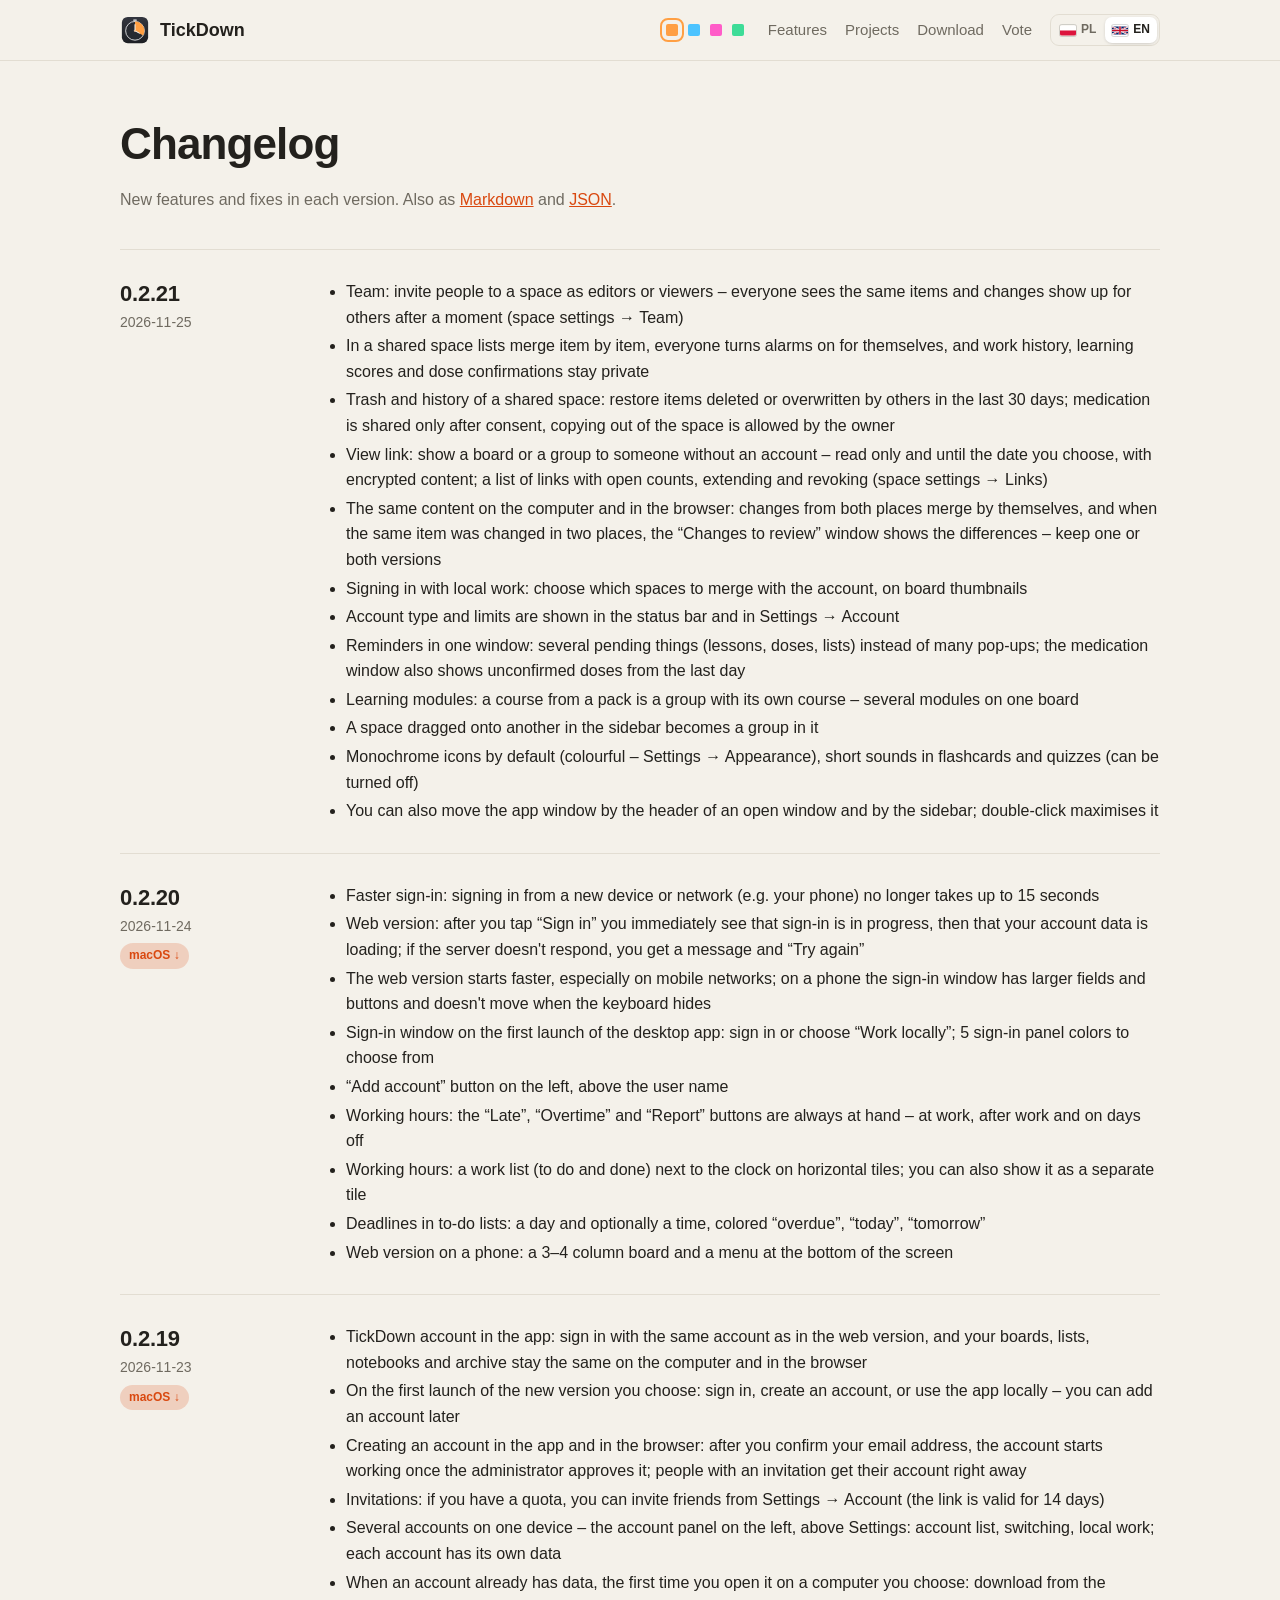
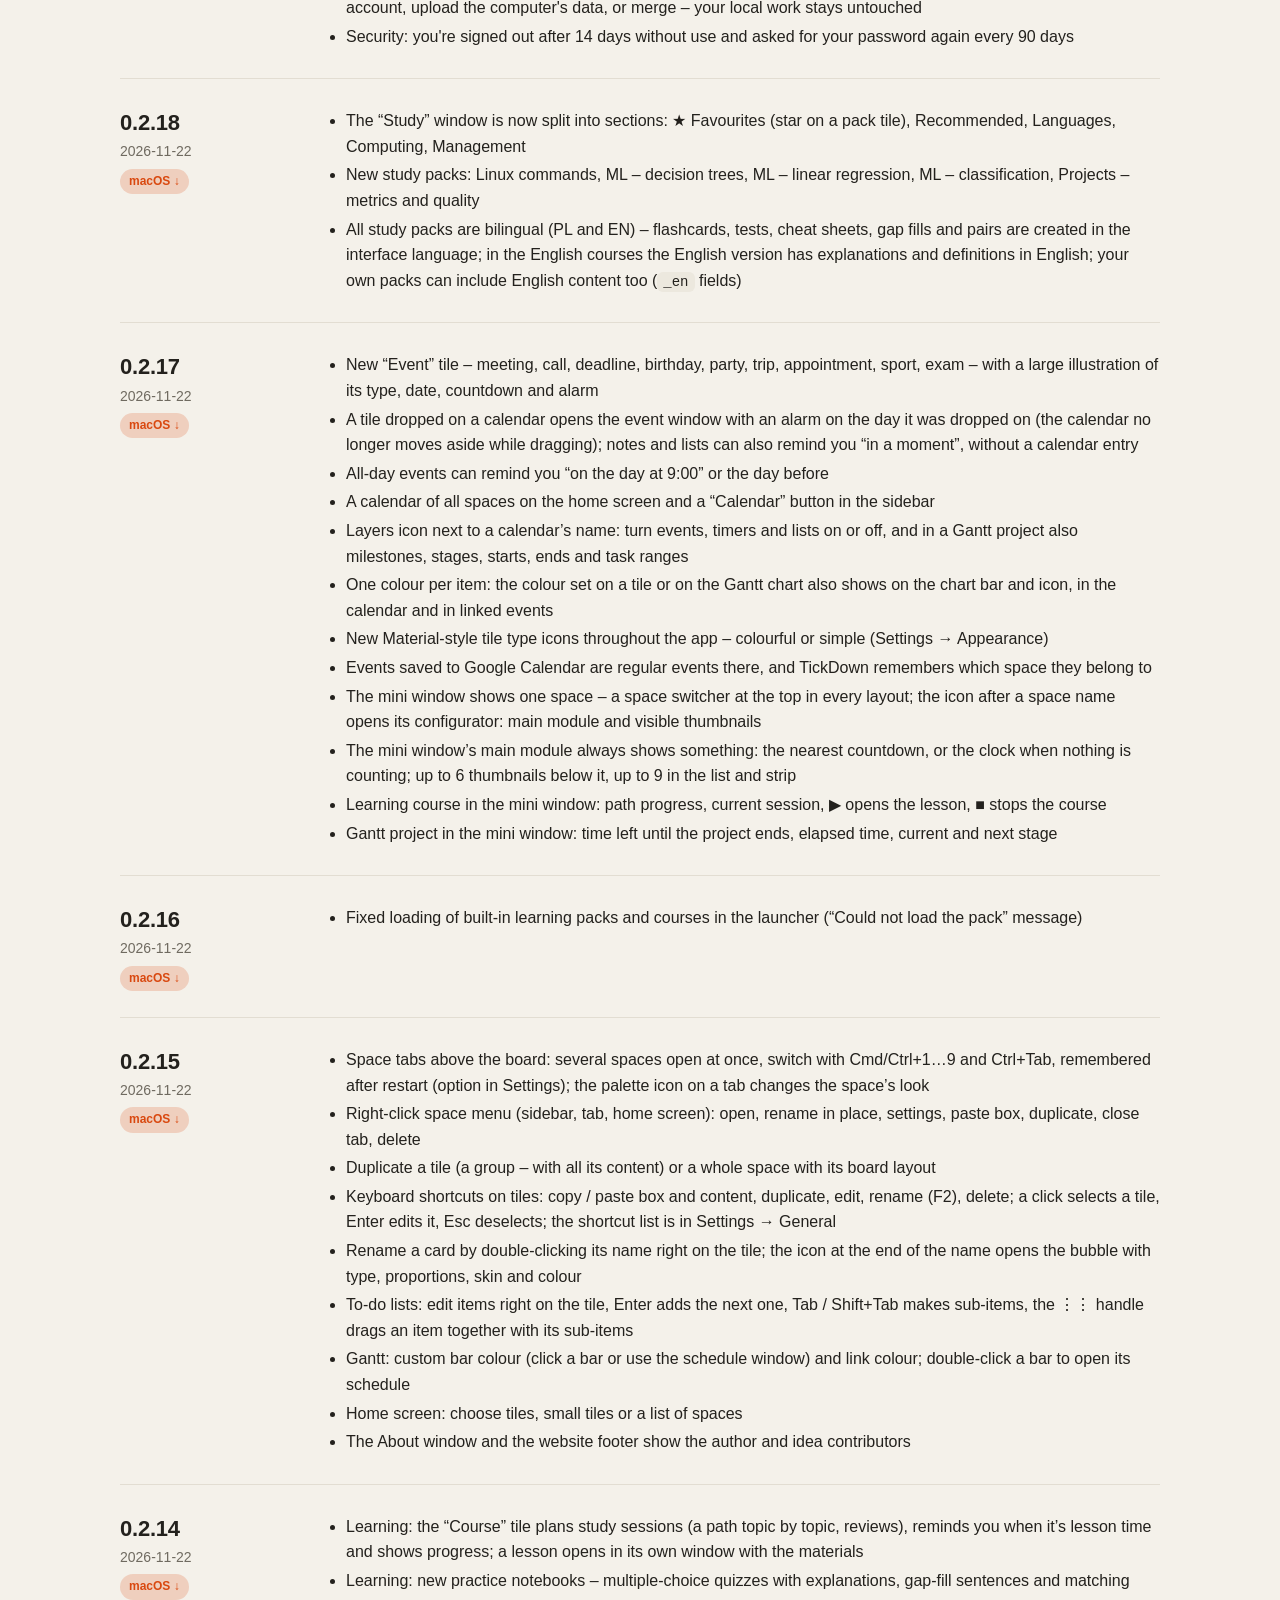
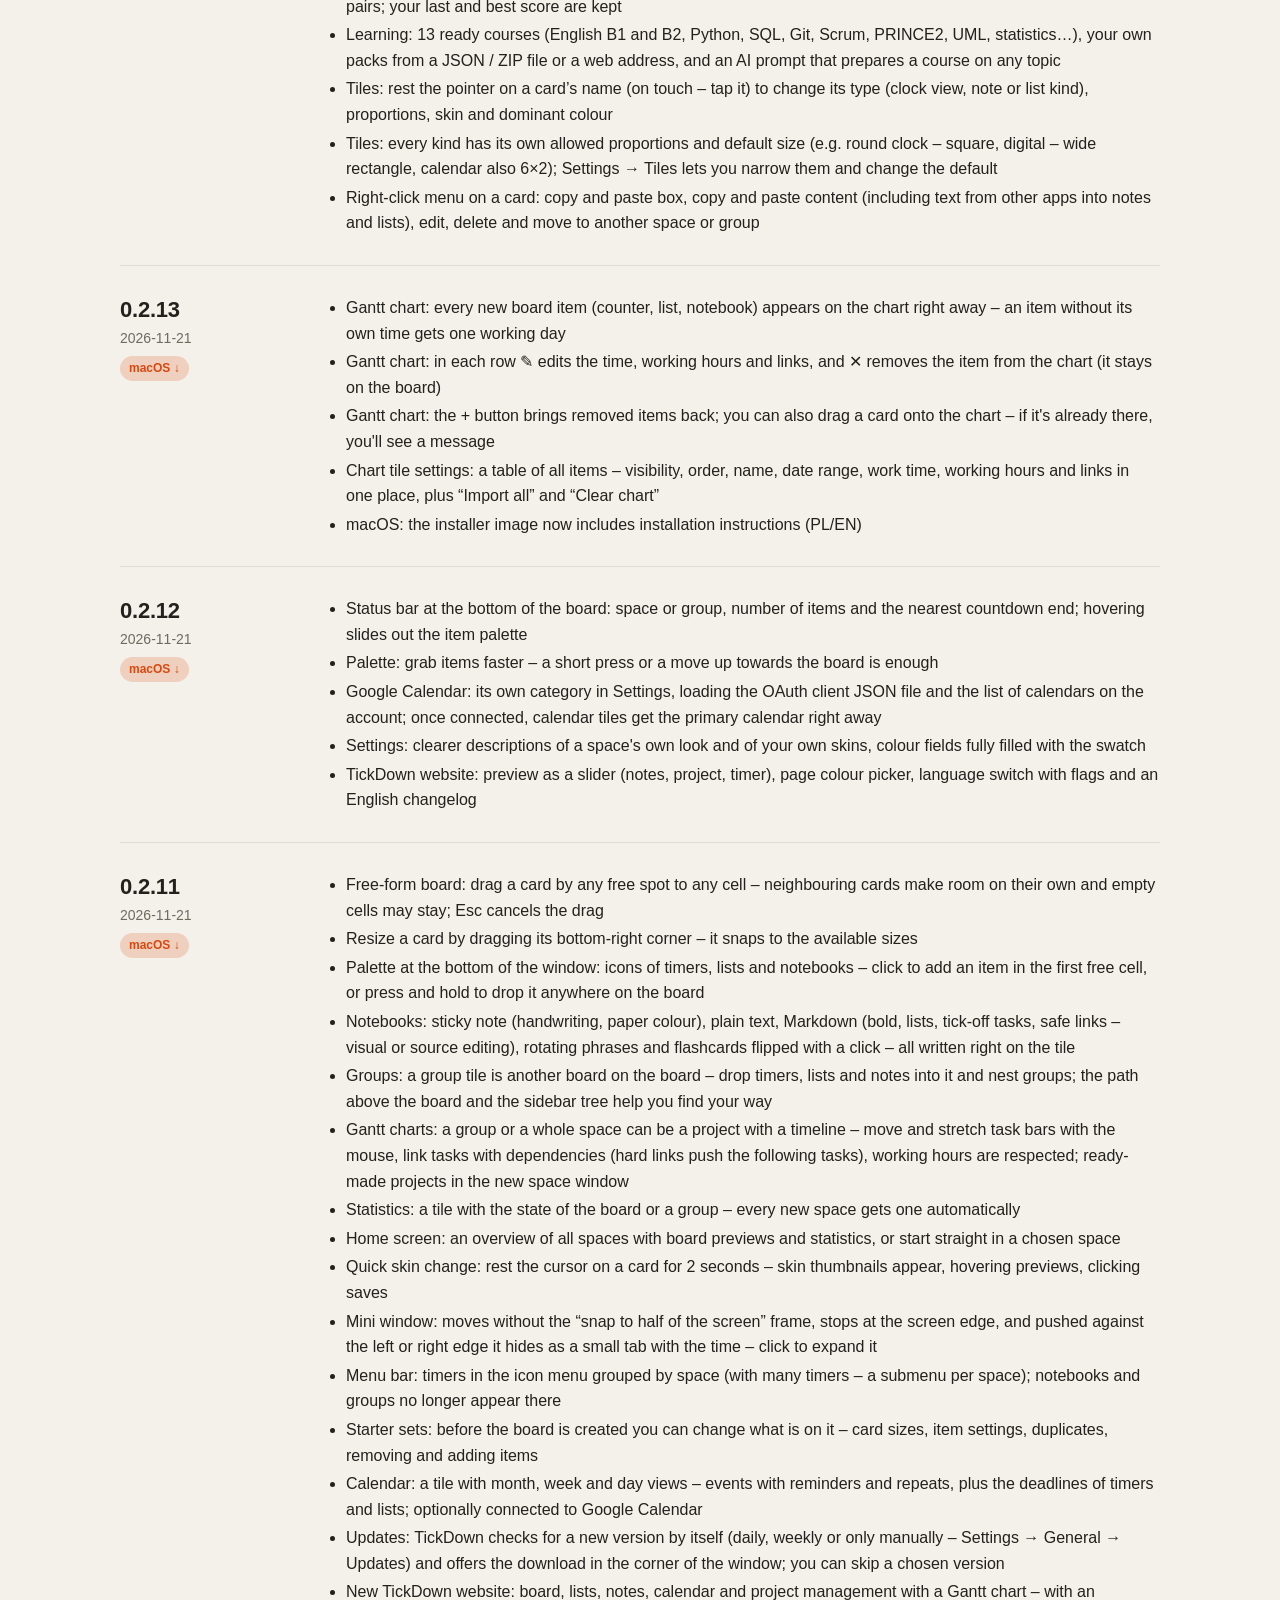
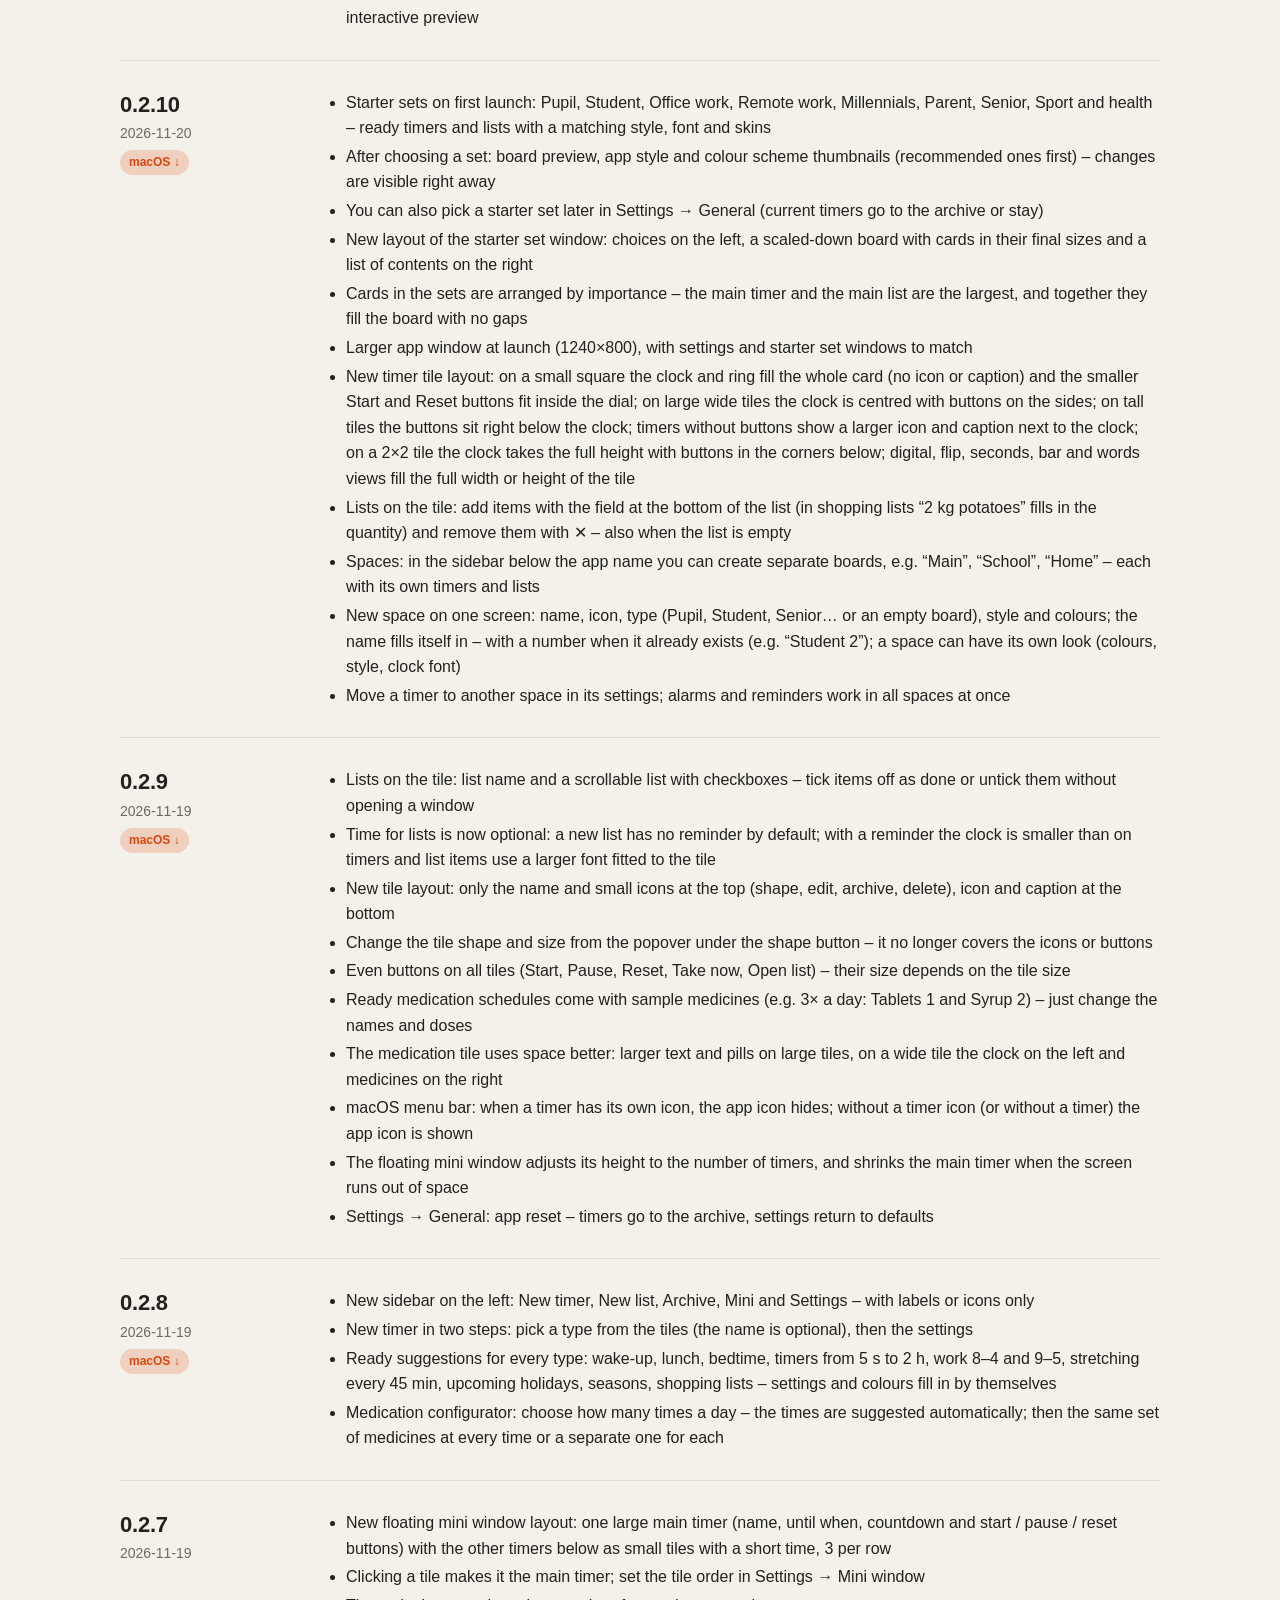
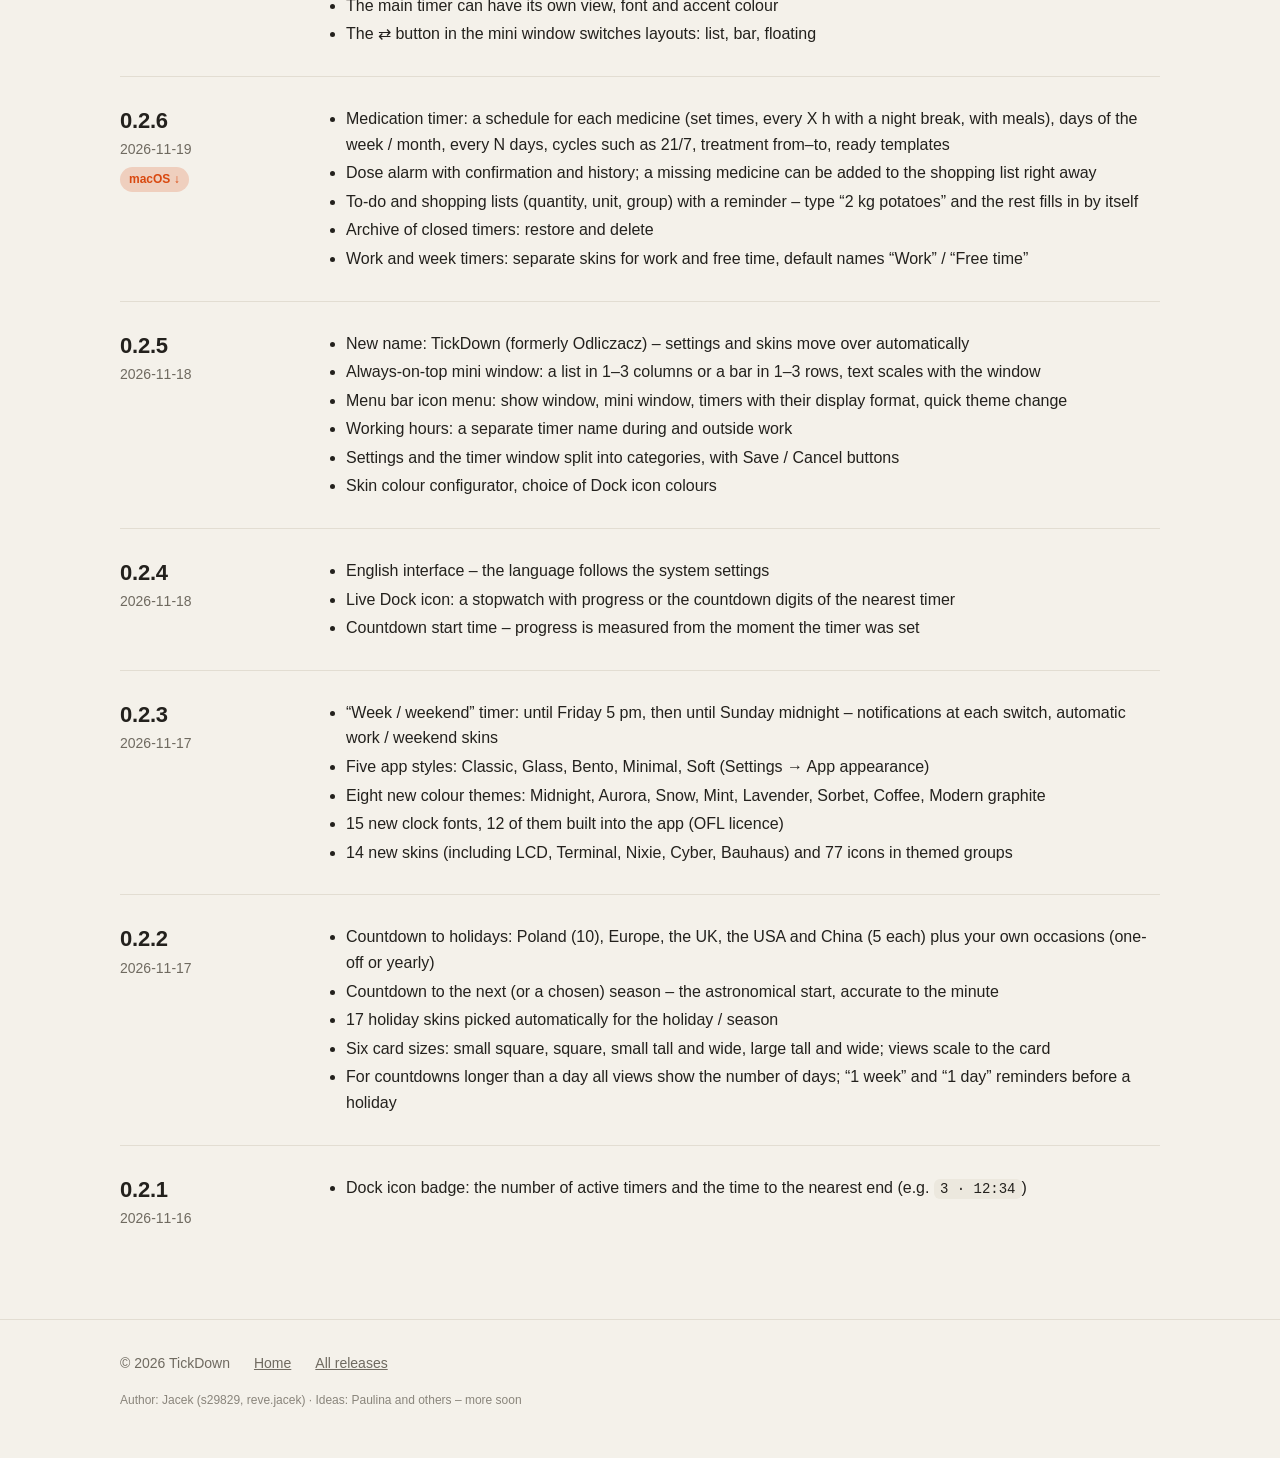
==== changelog.html @ 71dbcdea "Strona: aktualizacja (50006a1)" ====
<!doctype html>
<html lang="pl">
<head>
<meta charset="utf-8">
<meta name="viewport" content="width=device-width, initial-scale=1">
<title>TickDown – historia zmian</title>
<meta name="description" content="Historia zmian aplikacji TickDown – nowe funkcje i poprawki w kolejnych wersjach.">
<link rel="icon" href="icon.svg" type="image/svg+xml">
<link rel="alternate" type="text/markdown" href="changelog.md">
<link rel="stylesheet" href="site.css?v=2a92ddf75f">
<script src="site.js?v=0c40ab5b87" defer></script>
</head>
<body>
<header class="top">
  <div class="wrap">
    <a class="brand" href="./"><img src="icon.svg" alt="">TickDown</a>
    <div class="accents" role="radiogroup" aria-label="Kolor">
      <button type="button" class="sw" role="radio" data-accent="orange" title="Pomarańczowy" data-en-title="Orange"></button>
      <button type="button" class="sw" role="radio" data-accent="blue" title="Błękitny" data-en-title="Sky blue"></button>
      <button type="button" class="sw" role="radio" data-accent="fuchsia" title="Fuksja" data-en-title="Fuchsia"></button>
      <button type="button" class="sw" role="radio" data-accent="green" title="Zielony" data-en-title="Green"></button>
    </div>
    <nav class="links">
      <a class="opt" href="./#funkcje" data-en="Features">Funkcje</a>
      <a class="opt" href="./#projekty" data-en="Projects">Projekty</a>
      <a class="opt" href="./#pobierz" data-en="Download">Pobierz</a>
      <a class="opt" href="./#glosuj" data-en="Vote">Głosuj</a>
      <button class="lang" id="lang" type="button" aria-label="Język / Language"><span data-l="pl"><svg class="flag" viewBox="0 0 16 10" aria-hidden="true"><rect width="16" height="5" fill="#fff"/><rect y="5" width="16" height="5" fill="#dc143c"/></svg>PL</span><span data-l="en"><svg class="flag" viewBox="0 0 60 30" aria-hidden="true"><clipPath id="gb-t"><path d="M30 15h30v15zv15H0zH0V0zV0h30z"/></clipPath><path d="M0 0v30h60V0z" fill="#012169"/><path d="M0 0l60 30m0-30L0 30" stroke="#fff" stroke-width="6"/><path d="M0 0l60 30m0-30L0 30" clip-path="url(#gb-t)" stroke="#c8102e" stroke-width="4"/><path d="M30 0v30M0 15h60" stroke="#fff" stroke-width="10"/><path d="M30 0v30M0 15h60" stroke="#c8102e" stroke-width="6"/></svg>EN</span></button>
    </nav>
  </div>
</header>
<main class="page">
  <div class="wrap">
    <h1 data-en="Changelog">Historia zmian</h1>
    <p class="sub" data-en="New features and fixes in each version. Also as <a href=&quot;changelog.en.md&quot;>Markdown</a> and <a href=&quot;changelog.json&quot;>JSON</a>.">
      Nowe funkcje i poprawki w kolejnych wersjach. Także jako <a href="changelog.md">Markdown</a> i <a href="changelog.json">JSON</a>.</p>
    <article class="release" id="v0.2.21">
      <div><h2>0.2.21</h2><time datetime="2026-11-25">2026-11-25</time></div>
      <ul class="cl-pl" lang="pl">
        <li>Zespół: zaproś osoby do przestrzeni jako edytorów albo czytelników – wszyscy widzą te same elementy, a zmiany pojawiają się u innych po chwili (ustawienia przestrzeni → Zespół)</li>
        <li>We wspólnej przestrzeni listy łączą się po pozycjach, alarmy każdy włącza sobie sam, a historia pracy, wyniki nauki i potwierdzenia dawek zostają prywatne</li>
        <li>Kosz i historia wspólnej przestrzeni: przywrócisz elementy usunięte lub nadpisane przez innych w ostatnich 30 dniach; leki udostępniasz dopiero po zgodzie, kopiowanie poza przestrzeń włącza właściciel</li>
        <li>Link do podglądu: pokaż tablicę albo grupę osobie bez konta – tylko do odczytu i do wybranej daty, treść zaszyfrowana; lista linków z liczbą otwarć, przedłużaniem i unieważnianiem (ustawienia przestrzeni → Linki)</li>
        <li>Ta sama zawartość na komputerze i w przeglądarce: zmiany z obu miejsc łączą się same, a gdy ten sam element zmieniono w dwóch miejscach, okno „Zmiany do decyzji” pokazuje różnice – zostawiasz jedną albo obie wersje</li>
        <li>Logowanie z pracą lokalną: wybierasz, które przestrzenie połączyć z kontem, na miniaturach tablic</li>
        <li>Typ konta i limity widać na pasku statusu i w Ustawieniach → Konto</li>
        <li>Przypomnienia w jednym oknie: kilka zaległych spraw (lekcje, dawki, listy) zamiast wielu okienek; okno leków pokazuje też niepotwierdzone dawki z ostatniej doby</li>
        <li>Moduły nauki: kurs z paczki to grupa z własnym kursem – kilka modułów na jednej tablicy</li>
        <li>Przestrzeń przeciągnięta w panelu bocznym na inną staje się w niej grupą</li>
        <li>Ikony jednokolorowe jako domyślne (kolorowe – Ustawienia → Wygląd), krótkie dźwięki w fiszkach i testach (można wyłączyć)</li>
        <li>Okno aplikacji przesuniesz także za nagłówek otwartego okna i panel boczny; dwuklik powiększa okno</li>
      </ul>
      <ul class="cl-en" lang="en">
        <li>Team: invite people to a space as editors or viewers – everyone sees the same items and changes show up for others after a moment (space settings → Team)</li>
        <li>In a shared space lists merge item by item, everyone turns alarms on for themselves, and work history, learning scores and dose confirmations stay private</li>
        <li>Trash and history of a shared space: restore items deleted or overwritten by others in the last 30 days; medication is shared only after consent, copying out of the space is allowed by the owner</li>
        <li>View link: show a board or a group to someone without an account – read only and until the date you choose, with encrypted content; a list of links with open counts, extending and revoking (space settings → Links)</li>
        <li>The same content on the computer and in the browser: changes from both places merge by themselves, and when the same item was changed in two places, the “Changes to review” window shows the differences – keep one or both versions</li>
        <li>Signing in with local work: choose which spaces to merge with the account, on board thumbnails</li>
        <li>Account type and limits are shown in the status bar and in Settings → Account</li>
        <li>Reminders in one window: several pending things (lessons, doses, lists) instead of many pop-ups; the medication window also shows unconfirmed doses from the last day</li>
        <li>Learning modules: a course from a pack is a group with its own course – several modules on one board</li>
        <li>A space dragged onto another in the sidebar becomes a group in it</li>
        <li>Monochrome icons by default (colourful – Settings → Appearance), short sounds in flashcards and quizzes (can be turned off)</li>
        <li>You can also move the app window by the header of an open window and by the sidebar; double-click maximises it</li>
      </ul>
    </article>
    <article class="release" id="v0.2.20">
      <div><h2>0.2.20</h2><time datetime="2026-11-24">2026-11-24</time><a class="badge ok" href="https://github.com/s29829/tickdown-releases/releases/tag/v0.2.20">macOS ↓</a></div>
      <ul class="cl-pl" lang="pl">
        <li>Szybsze logowanie: z nowego urządzenia lub nowej sieci (np. z telefonu) nie trzeba już czekać do 15 sekund</li>
        <li>Wersja web: po stuknięciu „Zaloguj” od razu widać, że trwa logowanie, a potem wczytywanie danych konta; gdy serwer nie odpowiada, pojawia się komunikat i „Spróbuj ponownie”</li>
        <li>Wersja web startuje szybciej, szczególnie w sieci komórkowej; na telefonie okno logowania ma większe pola i przyciski i nie przesuwa się, gdy chowa się klawiatura</li>
        <li>Okno logowania przy pierwszym uruchomieniu aplikacji na komputerze: logujesz się albo wybierasz „Pracuj lokalnie”; 5 kolorów panelu logowania do wyboru</li>
        <li>Przycisk „Dodaj konto” po lewej, nad nazwą użytkownika</li>
        <li>Czas pracy: przyciski „Spóźnienie”, „Nadgodziny” i „Raport” są zawsze pod ręką – w pracy, po pracy i w dni wolne</li>
        <li>Czas pracy: na poziomym kafelku obok zegara lista prac (do wykonania i wykonane); można ją też pokazać jako osobny kafelek</li>
        <li>Terminy w listach do zrobienia: dzień i opcjonalnie godzina, z kolorem „po terminie”, „dziś”, „jutro”</li>
        <li>Wersja web na telefonie: tablica w 3–4 kolumnach, menu na dole ekranu</li>
      </ul>
      <ul class="cl-en" lang="en">
        <li>Faster sign-in: signing in from a new device or network (e.g. your phone) no longer takes up to 15 seconds</li>
        <li>Web version: after you tap “Sign in” you immediately see that sign-in is in progress, then that your account data is loading; if the server doesn't respond, you get a message and “Try again”</li>
        <li>The web version starts faster, especially on mobile networks; on a phone the sign-in window has larger fields and buttons and doesn't move when the keyboard hides</li>
        <li>Sign-in window on the first launch of the desktop app: sign in or choose “Work locally”; 5 sign-in panel colors to choose from</li>
        <li>“Add account” button on the left, above the user name</li>
        <li>Working hours: the “Late”, “Overtime” and “Report” buttons are always at hand – at work, after work and on days off</li>
        <li>Working hours: a work list (to do and done) next to the clock on horizontal tiles; you can also show it as a separate tile</li>
        <li>Deadlines in to-do lists: a day and optionally a time, colored “overdue”, “today”, “tomorrow”</li>
        <li>Web version on a phone: a 3–4 column board and a menu at the bottom of the screen</li>
      </ul>
    </article>
    <article class="release" id="v0.2.19">
      <div><h2>0.2.19</h2><time datetime="2026-11-23">2026-11-23</time><a class="badge ok" href="https://github.com/s29829/tickdown-releases/releases/tag/v0.2.19">macOS ↓</a></div>
      <ul class="cl-pl" lang="pl">
        <li>Konto TickDown w aplikacji: zaloguj się tym samym kontem co w wersji web, a tablice, listy, notatniki i archiwum będą takie same na komputerze i w przeglądarce</li>
        <li>Przy pierwszym uruchomieniu nowej wersji wybierasz: zaloguj się, załóż konto albo korzystaj lokalnie – konto można dodać później</li>
        <li>Zakładanie konta w aplikacji i w przeglądarce: po potwierdzeniu adresu e-mail konto zaczyna działać, gdy zaakceptuje je administrator; osoba z zaproszeniem ma konto od razu</li>
        <li>Zaproszenia: jeśli masz przydział, zaprosisz znajomych z Ustawienia → Konto (link ważny 14 dni)</li>
        <li>Kilka kont na jednym urządzeniu – panel konta po lewej, nad Ustawieniami: lista kont, przełączanie, praca lokalna; każde konto ma osobne dane</li>
        <li>Gdy konto ma już dane, przy pierwszym otwarciu na komputerze wybierasz: pobierz z konta, wyślij dane z komputera albo połącz – praca lokalna zostaje nietknięta</li>
        <li>Bezpieczeństwo: wylogowanie po 14 dniach nieużywania i ponowne logowanie hasłem co 90 dni</li>
      </ul>
      <ul class="cl-en" lang="en">
        <li>TickDown account in the app: sign in with the same account as in the web version, and your boards, lists, notebooks and archive stay the same on the computer and in the browser</li>
        <li>On the first launch of the new version you choose: sign in, create an account, or use the app locally – you can add an account later</li>
        <li>Creating an account in the app and in the browser: after you confirm your email address, the account starts working once the administrator approves it; people with an invitation get their account right away</li>
        <li>Invitations: if you have a quota, you can invite friends from Settings → Account (the link is valid for 14 days)</li>
        <li>Several accounts on one device – the account panel on the left, above Settings: account list, switching, local work; each account has its own data</li>
        <li>When an account already has data, the first time you open it on a computer you choose: download from the account, upload the computer's data, or merge – your local work stays untouched</li>
        <li>Security: you're signed out after 14 days without use and asked for your password again every 90 days</li>
      </ul>
    </article>
    <article class="release" id="v0.2.18">
      <div><h2>0.2.18</h2><time datetime="2026-11-22">2026-11-22</time><a class="badge ok" href="https://github.com/s29829/tickdown-releases/releases/tag/v0.2.18">macOS ↓</a></div>
      <ul class="cl-pl" lang="pl">
        <li>Okno „Nauka” podzielone na działy: ★ Wybrane (gwiazdka na kafelku paczki), Rekomendowane, Języki, Informatyka, Zarządzanie</li>
        <li>Nowe paczki nauki: Linux – polecenia, ML – drzewa decyzyjne, ML – regresja liniowa, ML – klasyfikacja, Projekty – miary i jakość</li>
        <li>Wszystkie paczki nauki są dwujęzyczne (PL i EN) – fiszki, testy, ściągi, luki i pary powstają w języku interfejsu; w kursach angielskiego wersja angielska ma objaśnienia i definicje po angielsku; własne paczki też mogą mieć treść po angielsku (pola <code>_en</code>)</li>
      </ul>
      <ul class="cl-en" lang="en">
        <li>The “Study” window is now split into sections: ★ Favourites (star on a pack tile), Recommended, Languages, Computing, Management</li>
        <li>New study packs: Linux commands, ML – decision trees, ML – linear regression, ML – classification, Projects – metrics and quality</li>
        <li>All study packs are bilingual (PL and EN) – flashcards, tests, cheat sheets, gap fills and pairs are created in the interface language; in the English courses the English version has explanations and definitions in English; your own packs can include English content too (<code>_en</code> fields)</li>
      </ul>
    </article>
    <article class="release" id="v0.2.17">
      <div><h2>0.2.17</h2><time datetime="2026-11-22">2026-11-22</time><a class="badge ok" href="https://github.com/s29829/tickdown-releases/releases/tag/v0.2.17">macOS ↓</a></div>
      <ul class="cl-pl" lang="pl">
        <li>Nowy kafelek „Wydarzenie” – spotkanie, rozmowa, termin, urodziny, impreza, podróż, wizyta, sport, egzamin – z dużą ilustracją typu, datą, odliczaniem i alarmem</li>
        <li>Kafelek przeciągnięty na kalendarz otwiera okno wydarzenia z alarmem w dniu, nad którym go upuszczono (kalendarz nie odsuwa się przy przeciąganiu); notatki i listy można też przypomnieć „za chwilę”, bez wpisu w kalendarzu</li>
        <li>Wydarzenia całodniowe mogą przypominać „w dniu o 9:00” albo dzień wcześniej</li>
        <li>Kalendarz wszystkich przestrzeni na ekranie głównym i przycisk „Kalendarz” w panelu bocznym</li>
        <li>Ikonka warstw przy nazwie kalendarza: włączasz i wyłączasz wydarzenia, liczniki i listy, a w projekcie Gantta także kamienie milowe, etapy, początki, końce i przedziały zadań</li>
        <li>Jeden kolor dla każdego elementu: kolor ustawiony na kafelku albo na wykresie Gantta widać też na pasku i ikonie wykresu, w kalendarzu i w powiązanych wydarzeniach</li>
        <li>Nowe ikony rodzajów kafelków w stylu Material w całej aplikacji – do wyboru kolorowe albo proste (Ustawienia → Wygląd)</li>
        <li>Wydarzenia zapisane w Kalendarzu Google są tam zwykłymi wydarzeniami, a TickDown pamięta, do której przestrzeni należą</li>
        <li>Okno mini pokazuje jedną przestrzeń – przełącznik przestrzeni na górze w każdym układzie; ikonka po nazwie przestrzeni otwiera jej konfigurator: moduł główny i widoczne miniaturki</li>
        <li>Okno mini z modułem głównym zawsze coś pokazuje: najbliższe odliczanie, a gdy nic nie odlicza – zegar; pod spodem do 6 miniaturek, w liście i pasku do 9</li>
        <li>Kurs nauki w oknie mini: postęp ścieżki, bieżąca sesja, ▶ otwiera lekcję, ■ zatrzymuje kurs</li>
        <li>Projekt Gantta w oknie mini: ile zostało do końca projektu, upływ czasu, bieżący i następny etap</li>
      </ul>
      <ul class="cl-en" lang="en">
        <li>New “Event” tile – meeting, call, deadline, birthday, party, trip, appointment, sport, exam – with a large illustration of its type, date, countdown and alarm</li>
        <li>A tile dropped on a calendar opens the event window with an alarm on the day it was dropped on (the calendar no longer moves aside while dragging); notes and lists can also remind you “in a moment”, without a calendar entry</li>
        <li>All-day events can remind you “on the day at 9:00” or the day before</li>
        <li>A calendar of all spaces on the home screen and a “Calendar” button in the sidebar</li>
        <li>Layers icon next to a calendar’s name: turn events, timers and lists on or off, and in a Gantt project also milestones, stages, starts, ends and task ranges</li>
        <li>One colour per item: the colour set on a tile or on the Gantt chart also shows on the chart bar and icon, in the calendar and in linked events</li>
        <li>New Material-style tile type icons throughout the app – colourful or simple (Settings → Appearance)</li>
        <li>Events saved to Google Calendar are regular events there, and TickDown remembers which space they belong to</li>
        <li>The mini window shows one space – a space switcher at the top in every layout; the icon after a space name opens its configurator: main module and visible thumbnails</li>
        <li>The mini window’s main module always shows something: the nearest countdown, or the clock when nothing is counting; up to 6 thumbnails below it, up to 9 in the list and strip</li>
        <li>Learning course in the mini window: path progress, current session, ▶ opens the lesson, ■ stops the course</li>
        <li>Gantt project in the mini window: time left until the project ends, elapsed time, current and next stage</li>
      </ul>
    </article>
    <article class="release" id="v0.2.16">
      <div><h2>0.2.16</h2><time datetime="2026-11-22">2026-11-22</time><a class="badge ok" href="https://github.com/s29829/tickdown-releases/releases/tag/v0.2.16">macOS ↓</a></div>
      <ul class="cl-pl" lang="pl">
        <li>Naprawiono wczytywanie wbudowanych paczek nauki i kursów w launcherze (komunikat „Nie udało się wczytać paczki”)</li>
      </ul>
      <ul class="cl-en" lang="en">
        <li>Fixed loading of built-in learning packs and courses in the launcher (“Could not load the pack” message)</li>
      </ul>
    </article>
    <article class="release" id="v0.2.15">
      <div><h2>0.2.15</h2><time datetime="2026-11-22">2026-11-22</time><a class="badge ok" href="https://github.com/s29829/tickdown-releases/releases/tag/v0.2.15">macOS ↓</a></div>
      <ul class="cl-pl" lang="pl">
        <li>Zakładki przestrzeni nad tablicą: kilka przestrzeni otwartych naraz, przełączanie Cmd/Ctrl+1…9 i Ctrl+Tab, zapamiętywane po ponownym uruchomieniu (opcja w Ustawieniach); ikonka palety na zakładce zmienia wygląd przestrzeni</li>
        <li>Menu przestrzeni pod prawym przyciskiem (panel boczny, zakładka, ekran główny): otwórz, zmień nazwę w miejscu, ustawienia, wklej box, duplikuj, zamknij zakładkę, usuń</li>
        <li>Duplikowanie kafelka (grupa – z całą zawartością) i całej przestrzeni z układem tablicy</li>
        <li>Skróty klawiszowe na kafelkach: kopiuj / wklej box i zawartość, duplikuj, edytuj, zmień nazwę (F2), usuń; kliknięcie zaznacza kafelek, Enter go edytuje, Esc odznacza; lista skrótów w Ustawieniach → Ogólne</li>
        <li>Nazwę karty zmienisz dwuklikiem wprost na kafelku; ikonka na końcu nazwy otwiera dymek z typem, proporcjami, skórką i kolorem</li>
        <li>Listy do zrobienia: pozycje edytujesz wprost na kafelku, Enter dodaje kolejną, Tab / Shift+Tab robi podpunkty, uchwyt ⋮⋮ przeciąga pozycję razem z podpunktami</li>
        <li>Gantt: własny kolor paska (kliknięcie paska albo okno harmonogramu) i linii powiązania; dwuklik w pasek otwiera harmonogram</li>
        <li>Ekran główny: do wyboru kafelki, małe kafelki albo lista przestrzeni</li>
        <li>Okno „O aplikacji” i stopka strony pokazują autora i pomysłodawców</li>
      </ul>
      <ul class="cl-en" lang="en">
        <li>Space tabs above the board: several spaces open at once, switch with Cmd/Ctrl+1…9 and Ctrl+Tab, remembered after restart (option in Settings); the palette icon on a tab changes the space’s look</li>
        <li>Right-click space menu (sidebar, tab, home screen): open, rename in place, settings, paste box, duplicate, close tab, delete</li>
        <li>Duplicate a tile (a group – with all its content) or a whole space with its board layout</li>
        <li>Keyboard shortcuts on tiles: copy / paste box and content, duplicate, edit, rename (F2), delete; a click selects a tile, Enter edits it, Esc deselects; the shortcut list is in Settings → General</li>
        <li>Rename a card by double-clicking its name right on the tile; the icon at the end of the name opens the bubble with type, proportions, skin and colour</li>
        <li>To-do lists: edit items right on the tile, Enter adds the next one, Tab / Shift+Tab makes sub-items, the ⋮⋮ handle drags an item together with its sub-items</li>
        <li>Gantt: custom bar colour (click a bar or use the schedule window) and link colour; double-click a bar to open its schedule</li>
        <li>Home screen: choose tiles, small tiles or a list of spaces</li>
        <li>The About window and the website footer show the author and idea contributors</li>
      </ul>
    </article>
    <article class="release" id="v0.2.14">
      <div><h2>0.2.14</h2><time datetime="2026-11-22">2026-11-22</time><a class="badge ok" href="https://github.com/s29829/tickdown-releases/releases/tag/v0.2.14">macOS ↓</a></div>
      <ul class="cl-pl" lang="pl">
        <li>Nauka: kafelek „Kurs” planuje sesje (ścieżka temat po temacie, powtórki), przypomina o porze lekcji i pokazuje postęp; lekcja otwiera się w osobnym oknie z materiałami</li>
        <li>Nauka: nowe notatniki do ćwiczeń – test z odpowiedziami do wyboru i wyjaśnieniem, zdania z lukami oraz dopasowywanie par; wynik i najlepszy rezultat są zapamiętywane</li>
        <li>Nauka: 13 gotowych kursów (angielski B1 i B2, Python, SQL, Git, Scrum, PRINCE2, UML, statystyka…), własne paczki z pliku JSON / ZIP lub z adresu oraz prompt dla AI, który przygotuje kurs na dowolny temat</li>
        <li>Kafelki: zatrzymaj kursor na nazwie karty (na dotyku – stuknij), by zmienić typ (widok zegara, rodzaj notatki lub listy), proporcje, skórkę i kolor dominujący</li>
        <li>Kafelki: każdy rodzaj ma swoje dozwolone proporcje i wielkość domyślną (np. zegar okrągły – kwadrat, cyfrowy – poziomy prostokąt, kalendarz także 6×2); w Ustawieniach → Kafelki można je zawęzić i zmienić domyślną</li>
        <li>Menu pod prawym przyciskiem myszy na karcie: kopiuj i wklej box, kopiuj i wklej zawartość (także tekst z innych programów do notatek i list), edytuj, usuń i przenieś do innej przestrzeni lub grupy</li>
      </ul>
      <ul class="cl-en" lang="en">
        <li>Learning: the “Course” tile plans study sessions (a path topic by topic, reviews), reminds you when it’s lesson time and shows progress; a lesson opens in its own window with the materials</li>
        <li>Learning: new practice notebooks – multiple-choice quizzes with explanations, gap-fill sentences and matching pairs; your last and best score are kept</li>
        <li>Learning: 13 ready courses (English B1 and B2, Python, SQL, Git, Scrum, PRINCE2, UML, statistics…), your own packs from a JSON / ZIP file or a web address, and an AI prompt that prepares a course on any topic</li>
        <li>Tiles: rest the pointer on a card’s name (on touch – tap it) to change its type (clock view, note or list kind), proportions, skin and dominant colour</li>
        <li>Tiles: every kind has its own allowed proportions and default size (e.g. round clock – square, digital – wide rectangle, calendar also 6×2); Settings → Tiles lets you narrow them and change the default</li>
        <li>Right-click menu on a card: copy and paste box, copy and paste content (including text from other apps into notes and lists), edit, delete and move to another space or group</li>
      </ul>
    </article>
    <article class="release" id="v0.2.13">
      <div><h2>0.2.13</h2><time datetime="2026-11-21">2026-11-21</time><a class="badge ok" href="https://github.com/s29829/tickdown-releases/releases/tag/v0.2.13">macOS ↓</a></div>
      <ul class="cl-pl" lang="pl">
        <li>Wykres Gantta: każdy nowy element tablicy (licznik, lista, notatnik) od razu trafia na wykres – element bez własnego czasu dostaje jeden dzień pracy</li>
        <li>Wykres Gantta: w wierszu ✎ otwiera edycję czasu, godzin pracy i powiązań, a ✕ usuwa element z wykresu (na tablicy zostaje)</li>
        <li>Wykres Gantta: przycisk + przywraca usunięte elementy; można też przeciągnąć kartę na wykres – jeśli już na nim jest, pojawi się komunikat</li>
        <li>Ustawienia kafelka wykresu: tabela wszystkich elementów – widoczność, kolejność, nazwa, zakres dat, czas pracy, godziny pracy i powiązania w jednym miejscu, a także „Importuj wszystkie” i „Wyczyść wykres”</li>
        <li>macOS: w obrazie instalacyjnym jest instrukcja instalacji (PL/EN)</li>
      </ul>
      <ul class="cl-en" lang="en">
        <li>Gantt chart: every new board item (counter, list, notebook) appears on the chart right away – an item without its own time gets one working day</li>
        <li>Gantt chart: in each row ✎ edits the time, working hours and links, and ✕ removes the item from the chart (it stays on the board)</li>
        <li>Gantt chart: the + button brings removed items back; you can also drag a card onto the chart – if it's already there, you'll see a message</li>
        <li>Chart tile settings: a table of all items – visibility, order, name, date range, work time, working hours and links in one place, plus “Import all” and “Clear chart”</li>
        <li>macOS: the installer image now includes installation instructions (PL/EN)</li>
      </ul>
    </article>
    <article class="release" id="v0.2.12">
      <div><h2>0.2.12</h2><time datetime="2026-11-21">2026-11-21</time><a class="badge ok" href="https://github.com/s29829/tickdown-releases/releases/tag/v0.2.12">macOS ↓</a></div>
      <ul class="cl-pl" lang="pl">
        <li>Pasek statusu na dole tablicy: przestrzeń lub grupa, liczba elementów i najbliższy koniec odliczania; najechanie wysuwa paletę elementów</li>
        <li>Paleta: element chwycisz szybciej – wystarczy krótkie przytrzymanie albo ruch w górę, w stronę tablicy</li>
        <li>Kalendarz Google: osobna kategoria w Ustawieniach, wczytywanie pliku JSON klienta OAuth i lista kalendarzy na koncie; po połączeniu kafelki kalendarza od razu dostają kalendarz główny</li>
        <li>Ustawienia: czytelniejsze opisy własnego wyglądu przestrzeni i własnych skórek, pola koloru w całości wypełnione próbką</li>
        <li>Strona TickDown: podgląd jako slider (notatki, projekt, licznik), wybór koloru strony, przełącznik języka z flagami i historia zmian po angielsku</li>
      </ul>
      <ul class="cl-en" lang="en">
        <li>Status bar at the bottom of the board: space or group, number of items and the nearest countdown end; hovering slides out the item palette</li>
        <li>Palette: grab items faster – a short press or a move up towards the board is enough</li>
        <li>Google Calendar: its own category in Settings, loading the OAuth client JSON file and the list of calendars on the account; once connected, calendar tiles get the primary calendar right away</li>
        <li>Settings: clearer descriptions of a space's own look and of your own skins, colour fields fully filled with the swatch</li>
        <li>TickDown website: preview as a slider (notes, project, timer), page colour picker, language switch with flags and an English changelog</li>
      </ul>
    </article>
    <article class="release" id="v0.2.11">
      <div><h2>0.2.11</h2><time datetime="2026-11-21">2026-11-21</time><a class="badge ok" href="https://github.com/s29829/tickdown-releases/releases/tag/v0.2.11">macOS ↓</a></div>
      <ul class="cl-pl" lang="pl">
        <li>Tablica z dowolnym układem: przeciągnij kartę za jej wolny fragment na dowolne pole – sąsiednie karty same robią miejsce, a puste pola mogą zostać; Esc anuluje przeciąganie</li>
        <li>Wielkość karty zmienisz, ciągnąc za prawy dolny róg – karta przyciąga się do dostępnych rozmiarów</li>
        <li>Paleta na dole okna: ikony liczników, list i notatników – kliknij, żeby dodać element w pierwszym wolnym polu, albo przytrzymaj i upuść w wybranym miejscu tablicy</li>
        <li>Notatniki: karteczka post-it (pismo odręczne, kolor papieru), czysty tekst, Markdown (pogrubienie, listy, zadania do odhaczania, bezpieczne linki – edycja graficzna albo w kodzie), hasła przewijane i fiszki obracane kliknięciem – wszystko pisane wprost na kafelku</li>
        <li>Grupy: kafelek grupy to kolejna tablica na tablicy – wrzucaj do niej liczniki, listy i notatki, zagnieżdżaj grupy; ścieżka nad tablicą i drzewo w panelu bocznym ułatwiają poruszanie się</li>
        <li>Wykresy Gantta: grupa albo cała przestrzeń może być projektem z osią czasu – paski zadań przesuniesz i rozciągniesz myszą, połączysz zadania zależnościami (twarde przesuwają kolejne zadania), uwzględniane są godziny pracy; gotowe projekty w oknie nowej przestrzeni</li>
        <li>Statystyki: kafelek ze stanem tablicy lub grupy – każda nowa przestrzeń dostaje go automatycznie</li>
        <li>Ekran główny: przegląd wszystkich przestrzeni z podglądem tablic i statystykami albo start od razu w wybranej przestrzeni</li>
        <li>Szybka zmiana skórki: zatrzymaj kursor na karcie na 2 sekundy – pojawią się miniaturki skórek, najechanie pokazuje podgląd, kliknięcie zapisuje</li>
        <li>Okno mini: przesuwane bez ramki „dopasuj do połowy ekranu”, zatrzymuje się na krawędzi ekranu, a dociśnięte do lewej lub prawej krawędzi chowa się jako mała zakładka z czasem – kliknięcie ją rozwija</li>
        <li>Pasek menu: liczniki w menu ikonki pogrupowane według przestrzeni (przy wielu licznikach – podmenu przestrzeni); notatniki i grupy się tam nie pojawiają</li>
        <li>Zestawy startowe: przed utworzeniem tablicy możesz zmienić jej skład – wielkość kart, ustawienia elementów, duplikaty, usuwanie i dodawanie nowych</li>
        <li>Kalendarz: kafelek z widokiem miesiąca, tygodnia i dnia – wydarzenia z przypomnieniami i powtórzeniami, na kalendarzu widać też terminy liczników i list; opcjonalnie połączenie z Kalendarzem Google</li>
        <li>Aktualizacje: TickDown sam sprawdza, czy jest nowa wersja (codziennie, co tydzień albo tylko ręcznie – Ustawienia → Ogólne → Aktualizacje) i w rogu okna proponuje jej pobranie; wybraną wersję możesz pominąć</li>
        <li>Nowa strona TickDown: tablica, listy, notatki, kalendarz i zarządzanie projektami z wykresem Gantta – z interaktywnym podglądem</li>
      </ul>
      <ul class="cl-en" lang="en">
        <li>Free-form board: drag a card by any free spot to any cell – neighbouring cards make room on their own and empty cells may stay; Esc cancels the drag</li>
        <li>Resize a card by dragging its bottom-right corner – it snaps to the available sizes</li>
        <li>Palette at the bottom of the window: icons of timers, lists and notebooks – click to add an item in the first free cell, or press and hold to drop it anywhere on the board</li>
        <li>Notebooks: sticky note (handwriting, paper colour), plain text, Markdown (bold, lists, tick-off tasks, safe links – visual or source editing), rotating phrases and flashcards flipped with a click – all written right on the tile</li>
        <li>Groups: a group tile is another board on the board – drop timers, lists and notes into it and nest groups; the path above the board and the sidebar tree help you find your way</li>
        <li>Gantt charts: a group or a whole space can be a project with a timeline – move and stretch task bars with the mouse, link tasks with dependencies (hard links push the following tasks), working hours are respected; ready-made projects in the new space window</li>
        <li>Statistics: a tile with the state of the board or a group – every new space gets one automatically</li>
        <li>Home screen: an overview of all spaces with board previews and statistics, or start straight in a chosen space</li>
        <li>Quick skin change: rest the cursor on a card for 2 seconds – skin thumbnails appear, hovering previews, clicking saves</li>
        <li>Mini window: moves without the “snap to half of the screen” frame, stops at the screen edge, and pushed against the left or right edge it hides as a small tab with the time – click to expand it</li>
        <li>Menu bar: timers in the icon menu grouped by space (with many timers – a submenu per space); notebooks and groups no longer appear there</li>
        <li>Starter sets: before the board is created you can change what is on it – card sizes, item settings, duplicates, removing and adding items</li>
        <li>Calendar: a tile with month, week and day views – events with reminders and repeats, plus the deadlines of timers and lists; optionally connected to Google Calendar</li>
        <li>Updates: TickDown checks for a new version by itself (daily, weekly or only manually – Settings → General → Updates) and offers the download in the corner of the window; you can skip a chosen version</li>
        <li>New TickDown website: board, lists, notes, calendar and project management with a Gantt chart – with an interactive preview</li>
      </ul>
    </article>
    <article class="release" id="v0.2.10">
      <div><h2>0.2.10</h2><time datetime="2026-11-20">2026-11-20</time><a class="badge ok" href="https://github.com/s29829/tickdown-releases/releases/tag/v0.2.10">macOS ↓</a></div>
      <ul class="cl-pl" lang="pl">
        <li>Zestawy startowe przy pierwszym uruchomieniu: Uczeń, Student, Praca w biurze, Praca zdalna, Millenials, Rodzic, Senior, Sport i zdrowie – gotowe liczniki i listy z dopasowanym stylem, czcionką i skórkami</li>
        <li>Po wybraniu zestawu: podgląd tablicy, wybór stylu aplikacji i miniaturki schematów kolorystycznych (polecane dla zestawu na początku) – zmiany widać od razu</li>
        <li>Zestaw startowy wybierzesz też później w Ustawieniach → Ogólne (obecne liczniki trafią do archiwum albo zostaną)</li>
        <li>Nowy układ okna zestawów: po lewej wybór, po prawej pomniejszona tablica z kartami w docelowych wielkościach i listą zawartości</li>
        <li>Karty w zestawach ułożone według ważności – najważniejszy licznik i główna lista są największe, a całość wypełnia tablicę bez pustych miejsc</li>
        <li>Większe okno aplikacji przy starcie (1240×800), dopasowane do niego okna ustawień i zestawów</li>
        <li>Nowy układ kafelków liczników: na małym kwadracie zegar i pierścień wypełniają całą kartę (bez ikony i opisu), a przyciski Start i Reset są mniejsze i mieszczą się w środku tarczy; na dużych poziomych kafelkach zegar jest na środku, a przyciski po bokach; na pionowych przyciski są tuż pod zegarem; liczniki bez przycisków pokazują obok zegara większą ikonę i opis; na kafelku 2×2 zegar zajmuje całą wysokość, a przyciski stoją w rogach pod nim; zegar cyfrowy, klapki, sekundy, pasek i opis słowny wypełniają całą szerokość lub wysokość kafelka</li>
        <li>Listy na kafelku: dopisuj nowe pozycje polem na dole listy (w zakupach „2 kg ziemniaki” uzupełni ilość) i usuwaj je przyciskiem ✕ – także gdy lista jest pusta</li>
        <li>Przestrzenie: w panelu bocznym pod nazwą aplikacji utworzysz osobne tablice, np. „Główny”, „Szkoła”, „Dom” – każda z własnymi licznikami i listami</li>
        <li>Nowa przestrzeń na jednym ekranie: nazwa, ikona, rodzaj (Uczeń, Student, Senior… albo pusta tablica), styl i kolory; nazwa wpisuje się sama – z kolejnym numerem, gdy taka już jest (np. „Student 2”); przestrzeń może mieć własny wygląd (kolory, styl, czcionka zegara)</li>
        <li>Licznik przeniesiesz do innej przestrzeni w jego ustawieniach; alarmy i przypomnienia działają we wszystkich przestrzeniach naraz</li>
      </ul>
      <ul class="cl-en" lang="en">
        <li>Starter sets on first launch: Pupil, Student, Office work, Remote work, Millennials, Parent, Senior, Sport and health – ready timers and lists with a matching style, font and skins</li>
        <li>After choosing a set: board preview, app style and colour scheme thumbnails (recommended ones first) – changes are visible right away</li>
        <li>You can also pick a starter set later in Settings → General (current timers go to the archive or stay)</li>
        <li>New layout of the starter set window: choices on the left, a scaled-down board with cards in their final sizes and a list of contents on the right</li>
        <li>Cards in the sets are arranged by importance – the main timer and the main list are the largest, and together they fill the board with no gaps</li>
        <li>Larger app window at launch (1240×800), with settings and starter set windows to match</li>
        <li>New timer tile layout: on a small square the clock and ring fill the whole card (no icon or caption) and the smaller Start and Reset buttons fit inside the dial; on large wide tiles the clock is centred with buttons on the sides; on tall tiles the buttons sit right below the clock; timers without buttons show a larger icon and caption next to the clock; on a 2×2 tile the clock takes the full height with buttons in the corners below; digital, flip, seconds, bar and words views fill the full width or height of the tile</li>
        <li>Lists on the tile: add items with the field at the bottom of the list (in shopping lists “2 kg potatoes” fills in the quantity) and remove them with ✕ – also when the list is empty</li>
        <li>Spaces: in the sidebar below the app name you can create separate boards, e.g. “Main”, “School”, “Home” – each with its own timers and lists</li>
        <li>New space on one screen: name, icon, type (Pupil, Student, Senior… or an empty board), style and colours; the name fills itself in – with a number when it already exists (e.g. “Student 2”); a space can have its own look (colours, style, clock font)</li>
        <li>Move a timer to another space in its settings; alarms and reminders work in all spaces at once</li>
      </ul>
    </article>
    <article class="release" id="v0.2.9">
      <div><h2>0.2.9</h2><time datetime="2026-11-19">2026-11-19</time><a class="badge ok" href="https://github.com/s29829/tickdown-releases/releases/tag/v0.2.9">macOS ↓</a></div>
      <ul class="cl-pl" lang="pl">
        <li>Listy na kafelku: nazwa listy i przewijana lista z polami wyboru – odhaczaj pozycje jako załatwione albo odznaczaj, bez otwierania okna</li>
        <li>Czas dla list jest teraz opcją: nowa lista domyślnie nie ma przypomnienia; z przypomnieniem zegar jest mniejszy niż w licznikach czasu, a pozycje listy mają większą czcionkę dopasowaną do kafelka</li>
        <li>Nowy układ kafelka: u góry tylko nazwa i ikonki (kształt, edycja, archiwum, usuń), ikona i opis na dole</li>
        <li>Kształt i wielkość kafelka zmienisz z dymka pod przyciskiem kształtu – nie zasłania już ikonek ani przycisków</li>
        <li>Równe przyciski na wszystkich kafelkach (Start, Pauza, Reset, Weź teraz, Otwórz listę) – ich wielkość zależy od wielkości kafelka</li>
        <li>Gotowe schematy leków od razu z przykładowymi lekami (np. 3× dziennie: Tabletki 1 i Syrop 2) – wystarczy zmienić nazwy i dawki</li>
        <li>Kafelek leków lepiej wykorzystuje miejsce: większe napisy i tabletki na dużych kafelkach, na szerokim kafelku zegar po lewej, leki po prawej</li>
        <li>Pasek menu macOS: gdy licznik ma własną ikonę, ikonka aplikacji się chowa; bez ikony licznika (lub bez licznika) ikonka jest widoczna</li>
        <li>Okno mini floating samo dopasowuje wysokość do liczby liczników, a gdy brakuje miejsca na ekranie, zmniejsza licznik główny</li>
        <li>Ustawienia → Ogólne: reset aplikacji – liczniki trafiają do archiwum, ustawienia wracają do domyślnych</li>
      </ul>
      <ul class="cl-en" lang="en">
        <li>Lists on the tile: list name and a scrollable list with checkboxes – tick items off as done or untick them without opening a window</li>
        <li>Time for lists is now optional: a new list has no reminder by default; with a reminder the clock is smaller than on timers and list items use a larger font fitted to the tile</li>
        <li>New tile layout: only the name and small icons at the top (shape, edit, archive, delete), icon and caption at the bottom</li>
        <li>Change the tile shape and size from the popover under the shape button – it no longer covers the icons or buttons</li>
        <li>Even buttons on all tiles (Start, Pause, Reset, Take now, Open list) – their size depends on the tile size</li>
        <li>Ready medication schedules come with sample medicines (e.g. 3× a day: Tablets 1 and Syrup 2) – just change the names and doses</li>
        <li>The medication tile uses space better: larger text and pills on large tiles, on a wide tile the clock on the left and medicines on the right</li>
        <li>macOS menu bar: when a timer has its own icon, the app icon hides; without a timer icon (or without a timer) the app icon is shown</li>
        <li>The floating mini window adjusts its height to the number of timers, and shrinks the main timer when the screen runs out of space</li>
        <li>Settings → General: app reset – timers go to the archive, settings return to defaults</li>
      </ul>
    </article>
    <article class="release" id="v0.2.8">
      <div><h2>0.2.8</h2><time datetime="2026-11-19">2026-11-19</time><a class="badge ok" href="https://github.com/s29829/tickdown-releases/releases/tag/v0.2.8">macOS ↓</a></div>
      <ul class="cl-pl" lang="pl">
        <li>Nowy panel boczny po lewej: Nowy licznik, Nowa lista, Archiwum, Mini i Ustawienia – z opisami albo same ikony</li>
        <li>Nowy licznik w dwóch krokach: wybierz rodzaj z kafelków (nazwa jest opcjonalna), potem ustawienia</li>
        <li>Gotowe propozycje dla każdego rodzaju: pobudka, lunch, pora snu, minutniki od 5 s do 2 h, praca 8–16 i 9–17, rozciąganie co 45 min, najbliższe święta, pory roku, listy zakupów – ustawienia i kolory wypełniają się same</li>
        <li>Konfigurator leków: wybierz, ile razy dziennie – godziny zaproponują się same; potem ten sam zestaw leków o każdej godzinie albo osobny dla każdej</li>
      </ul>
      <ul class="cl-en" lang="en">
        <li>New sidebar on the left: New timer, New list, Archive, Mini and Settings – with labels or icons only</li>
        <li>New timer in two steps: pick a type from the tiles (the name is optional), then the settings</li>
        <li>Ready suggestions for every type: wake-up, lunch, bedtime, timers from 5 s to 2 h, work 8–4 and 9–5, stretching every 45 min, upcoming holidays, seasons, shopping lists – settings and colours fill in by themselves</li>
        <li>Medication configurator: choose how many times a day – the times are suggested automatically; then the same set of medicines at every time or a separate one for each</li>
      </ul>
    </article>
    <article class="release" id="v0.2.7">
      <div><h2>0.2.7</h2><time datetime="2026-11-19">2026-11-19</time></div>
      <ul class="cl-pl" lang="pl">
        <li>Nowy układ okna mini – floating: jeden duży licznik główny (nazwa, do kiedy, odliczanie i przyciski start / pauza / reset), a pod nim pozostałe liczniki jako małe kafelki z czasem w skrócie, po 3 w wierszu</li>
        <li>Kliknięcie kafelka robi z niego licznik główny; kolejność kafelków ustawisz w Ustawieniach → Okno mini</li>
        <li>Licznik główny może mieć własną formę prezentacji, czcionkę i kolor akcentu</li>
        <li>Przycisk ⇄ w oknie mini przełącza układy: lista, pasek, floating</li>
      </ul>
      <ul class="cl-en" lang="en">
        <li>New floating mini window layout: one large main timer (name, until when, countdown and start / pause / reset buttons) with the other timers below as small tiles with a short time, 3 per row</li>
        <li>Clicking a tile makes it the main timer; set the tile order in Settings → Mini window</li>
        <li>The main timer can have its own view, font and accent colour</li>
        <li>The ⇄ button in the mini window switches layouts: list, bar, floating</li>
      </ul>
    </article>
    <article class="release" id="v0.2.6">
      <div><h2>0.2.6</h2><time datetime="2026-11-19">2026-11-19</time><a class="badge ok" href="https://github.com/s29829/tickdown-releases/releases/tag/v0.2.6">macOS ↓</a></div>
      <ul class="cl-pl" lang="pl">
        <li>Licznik leków: harmonogram dla każdego leku (godziny, co X h z przerwą nocną, do posiłków), dni tygodnia / miesiąca, co N dni, cykle np. 21/7, kuracja od–do, gotowe szablony</li>
        <li>Alarm dawki z potwierdzeniem i historią; brakujący lek można od razu dopisać do listy zakupów</li>
        <li>Listy do zrobienia i zakupów (ilość, jednostka, grupa) z przypomnieniem – wpisz „2 kg ziemniaki”, reszta uzupełni się sama</li>
        <li>Archiwum zamkniętych liczników: przywracanie i usuwanie</li>
        <li>Liczniki pracy i tygodnia: osobne skórki na pracę i czas wolny, domyślne nazwy „Praca” / „Czas wolny”</li>
      </ul>
      <ul class="cl-en" lang="en">
        <li>Medication timer: a schedule for each medicine (set times, every X h with a night break, with meals), days of the week / month, every N days, cycles such as 21/7, treatment from–to, ready templates</li>
        <li>Dose alarm with confirmation and history; a missing medicine can be added to the shopping list right away</li>
        <li>To-do and shopping lists (quantity, unit, group) with a reminder – type “2 kg potatoes” and the rest fills in by itself</li>
        <li>Archive of closed timers: restore and delete</li>
        <li>Work and week timers: separate skins for work and free time, default names “Work” / “Free time”</li>
      </ul>
    </article>
    <article class="release" id="v0.2.5">
      <div><h2>0.2.5</h2><time datetime="2026-11-18">2026-11-18</time></div>
      <ul class="cl-pl" lang="pl">
        <li>Nowa nazwa: TickDown (dawniej Odliczacz) – ustawienia i skórki przenoszą się automatycznie</li>
        <li>Okno mini zawsze na wierzchu: lista w 1–3 kolumnach albo pasek w 1–3 wierszach, napisy skalują się z oknem</li>
        <li>Menu ikonki w pasku menu: pokaż okno, okno mini, liczniki z formą prezentacji, szybka zmiana motywu</li>
        <li>Godziny pracy: osobna nazwa licznika w pracy i poza nią</li>
        <li>Ustawienia i okno licznika podzielone na kategorie, z przyciskami Zapisz / Anuluj</li>
        <li>Konfigurator kolorów skórek, wybór kolorystyki ikony w Docku</li>
      </ul>
      <ul class="cl-en" lang="en">
        <li>New name: TickDown (formerly Odliczacz) – settings and skins move over automatically</li>
        <li>Always-on-top mini window: a list in 1–3 columns or a bar in 1–3 rows, text scales with the window</li>
        <li>Menu bar icon menu: show window, mini window, timers with their display format, quick theme change</li>
        <li>Working hours: a separate timer name during and outside work</li>
        <li>Settings and the timer window split into categories, with Save / Cancel buttons</li>
        <li>Skin colour configurator, choice of Dock icon colours</li>
      </ul>
    </article>
    <article class="release" id="v0.2.4">
      <div><h2>0.2.4</h2><time datetime="2026-11-18">2026-11-18</time></div>
      <ul class="cl-pl" lang="pl">
        <li>Interfejs po angielsku – język dobierany według ustawień systemu</li>
        <li>Ikona w Docku rysowana na żywo: stoper z postępem albo cyfry odliczania najbliższego licznika</li>
        <li>Moment startu odliczania – postęp liczony od chwili ustawienia licznika</li>
      </ul>
      <ul class="cl-en" lang="en">
        <li>English interface – the language follows the system settings</li>
        <li>Live Dock icon: a stopwatch with progress or the countdown digits of the nearest timer</li>
        <li>Countdown start time – progress is measured from the moment the timer was set</li>
      </ul>
    </article>
    <article class="release" id="v0.2.3">
      <div><h2>0.2.3</h2><time datetime="2026-11-17">2026-11-17</time></div>
      <ul class="cl-pl" lang="pl">
        <li>Licznik „Tydzień / weekend”: do piątku 17:00, potem do niedzieli 24:00 – powiadomienia na przejściach, automatyczne skórki praca / weekend</li>
        <li>Pięć stylów aplikacji: Klasyczny, Szkło, Bento, Minimalistyczny, Miękki (Ustawienia → Wygląd aplikacji)</li>
        <li>Osiem nowych motywów kolorów: Północ, Zorza, Śnieg, Mięta, Lawenda, Sorbet, Kawa, Grafit nowoczesny</li>
        <li>15 nowych czcionek zegara, w tym 12 wbudowanych w aplikację (licencja OFL)</li>
        <li>14 nowych skórek (m.in. LCD, Terminal, Nixie, Cyber, Bauhaus) i 77 ikon w grupach tematycznych</li>
      </ul>
      <ul class="cl-en" lang="en">
        <li>“Week / weekend” timer: until Friday 5 pm, then until Sunday midnight – notifications at each switch, automatic work / weekend skins</li>
        <li>Five app styles: Classic, Glass, Bento, Minimal, Soft (Settings → App appearance)</li>
        <li>Eight new colour themes: Midnight, Aurora, Snow, Mint, Lavender, Sorbet, Coffee, Modern graphite</li>
        <li>15 new clock fonts, 12 of them built into the app (OFL licence)</li>
        <li>14 new skins (including LCD, Terminal, Nixie, Cyber, Bauhaus) and 77 icons in themed groups</li>
      </ul>
    </article>
    <article class="release" id="v0.2.2">
      <div><h2>0.2.2</h2><time datetime="2026-11-17">2026-11-17</time></div>
      <ul class="cl-pl" lang="pl">
        <li>Odliczanie do świąt: Polska (10), Europa, Wielka Brytania, USA i Chiny (po 5) oraz własne uroczystości (jednorazowo lub co roku)</li>
        <li>Odliczanie do następnej (lub wybranej) pory roku – astronomiczny początek z dokładnością do minuty</li>
        <li>17 skórek świątecznych dobieranych automatycznie do święta / pory roku</li>
        <li>Sześć wielkości kart: mały kwadrat, kwadrat, pion i poziom mały, pion i poziom duży; widoki skalują się do karty</li>
        <li>Przy odliczaniu dłuższym niż doba wszystkie widoki pokazują liczbę dni; przypomnienia „1 tydzień” i „1 dzień” przed świętem</li>
      </ul>
      <ul class="cl-en" lang="en">
        <li>Countdown to holidays: Poland (10), Europe, the UK, the USA and China (5 each) plus your own occasions (one-off or yearly)</li>
        <li>Countdown to the next (or a chosen) season – the astronomical start, accurate to the minute</li>
        <li>17 holiday skins picked automatically for the holiday / season</li>
        <li>Six card sizes: small square, square, small tall and wide, large tall and wide; views scale to the card</li>
        <li>For countdowns longer than a day all views show the number of days; “1 week” and “1 day” reminders before a holiday</li>
      </ul>
    </article>
    <article class="release" id="v0.2.1">
      <div><h2>0.2.1</h2><time datetime="2026-11-16">2026-11-16</time></div>
      <ul class="cl-pl" lang="pl">
        <li>Plakietka na ikonie w Docku: liczba aktywnych liczników i czas do najbliższego końca (np. <code>3 · 12:34</code>)</li>
      </ul>
      <ul class="cl-en" lang="en">
        <li>Dock icon badge: the number of active timers and the time to the nearest end (e.g. <code>3 · 12:34</code>)</li>
      </ul>
    </article>
  </div>
</main>
<footer>
  <div class="wrap">
    <span>© <span id="year">2026</span> TickDown</span>
    <a href="./" data-en="Home">Strona główna</a>
    <a href="https://github.com/s29829/tickdown-releases/releases" data-en="All releases">Wszystkie wydania</a>
    <p class="credits"><span data-en="Author">Autor</span>: Jacek (s29829, reve.jacek) · <span data-en="Ideas">Pomysłodawcy</span>: Paulina <span data-en="and others – more soon">i inni – wkrótce więcej</span></p>
  </div>
</footer>
</body>
</html>
---- site.css ----
:root {
  --bg: #1d1f24; --bg2: #23262c; --card: #272a31; --fg: #f2f3f5; --muted: #9aa0ab;
  --acc-dark: #ff9f43; --acc-light: #d9480f;
  --accent: var(--acc-dark); --accent-fg: #1d1f24; --track: #3a3e47; --line: #343841;
  --radius: 18px; --max: 1080px;
  color-scheme: dark;
}
@media (prefers-color-scheme: light) {
  :root:not([data-theme="dark"]) {
    --bg: #f4f1ea; --bg2: #ece8de; --card: #ffffff; --fg: #23211d; --muted: #6f6a60;
    --accent: var(--acc-light); --accent-fg: #ffffff; --track: #e6e1d6; --line: #e2ddd2;
    color-scheme: light;
  }
}
:root[data-theme="light"] {
  --bg: #f4f1ea; --bg2: #ece8de; --card: #ffffff; --fg: #23211d; --muted: #6f6a60;
  --accent: var(--acc-light); --accent-fg: #ffffff; --track: #e6e1d6; --line: #e2ddd2;
  color-scheme: light;
}
/* motywy kolorystyczne (kwadraciki w nagłówku, <html data-accent>) – kolor akcentu w trybie ciemnym i jasnym */
:root[data-accent="blue"] { --acc-dark: #4cc3ff; --acc-light: #0a76b8; }
:root[data-accent="fuchsia"] { --acc-dark: #ff5cc8; --acc-light: #c0167f; }
:root[data-accent="green"] { --acc-dark: #3ddc97; --acc-light: #11804f; }
* { box-sizing: border-box; }
html { scroll-behavior: smooth; }
body {
  margin: 0; background: var(--bg); color: var(--fg);
  font: 16px/1.6 -apple-system, BlinkMacSystemFont, "Segoe UI", Inter, Roboto, sans-serif;
  -webkit-font-smoothing: antialiased;
}
a { color: var(--accent); }
.wrap { max-width: var(--max); margin: 0 auto; padding: 0 20px; }
.num { font-variant-numeric: tabular-nums; }

/* nagłówek */
header.top { position: sticky; top: 0; z-index: 10; background: color-mix(in srgb, var(--bg) 85%, transparent);
  backdrop-filter: blur(10px); border-bottom: 1px solid var(--line); }
header.top .wrap { display: flex; align-items: center; gap: 16px; height: 60px; }
.brand { display: flex; align-items: center; gap: 10px; font-weight: 700; font-size: 18px; color: var(--fg); text-decoration: none; }
.brand img { width: 30px; height: 30px; }
nav.links { display: flex; gap: 18px; align-items: center; }
.accents { margin-left: auto; display: flex; gap: 6px; align-items: center; padding-right: 6px; }
.sw { width: 16px; height: 16px; padding: 0; border-radius: 4px; border: 2px solid transparent; cursor: pointer;
  background: var(--sw); background-clip: padding-box; outline-offset: 2px; transition: transform .15s; }
.sw:hover { transform: scale(1.15); }
.sw[aria-checked="true"] { outline: 2px solid var(--sw); }
.sw[data-accent="orange"] { --sw: #ff9f43; }
.sw[data-accent="blue"] { --sw: #4cc3ff; }
.sw[data-accent="fuchsia"] { --sw: #ff5cc8; }
.sw[data-accent="green"] { --sw: #3ddc97; }
nav.links a { color: var(--muted); text-decoration: none; font-size: 15px; }
nav.links a:hover { color: var(--fg); }
.lang { display: inline-flex; gap: 2px; border: 1px solid var(--line); background: none; color: var(--muted); border-radius: 9px;
  padding: 2px; font: inherit; font-size: 12px; font-weight: 600; cursor: pointer; }
.lang span { display: inline-flex; align-items: center; gap: 5px; padding: 3px 7px; border-radius: 7px; }
.lang span.on { background: var(--card); color: var(--fg); box-shadow: 0 1px 4px -2px rgba(0,0,0,.4); }
.lang .flag { width: 16px; height: 11px; border-radius: 2px; box-shadow: 0 0 0 1px rgba(0,0,0,.15); flex: none; }
@media (max-width: 640px) { nav.links a.opt { display: none; } }

/* hero */
.hero { padding: 72px 0 56px; }
.hero .wrap { display: grid; grid-template-columns: minmax(0, 1.15fr) minmax(0, 1fr); gap: 48px; align-items: center; }
@media (max-width: 820px) { .hero .wrap { grid-template-columns: minmax(0, 1fr); } .hero { padding-top: 40px; } }
.hero h1 { font-size: clamp(34px, 5.4vw, 56px); line-height: 1.08; margin: 0 0 18px; letter-spacing: -0.02em; }
.hero h1 em { font-style: normal; color: var(--accent); }
.hero p.lead { font-size: 19px; color: var(--muted); margin: 0 0 28px; max-width: 34em; }
.cta { display: flex; flex-wrap: wrap; gap: 12px; align-items: center; }
.btn { display: inline-flex; align-items: center; gap: 10px; padding: 13px 22px; border-radius: 12px; font-weight: 600;
  text-decoration: none; border: 1px solid transparent; font-size: 16px; cursor: pointer; }
.btn.primary { background: var(--accent); color: var(--accent-fg); }
.btn.primary:hover { filter: brightness(1.07); }
.btn.ghost { border-color: var(--line); color: var(--fg); background: var(--card); }
.btn.ghost:hover { border-color: var(--muted); }
.btn svg { width: 18px; height: 18px; flex: none; }
.hint { color: var(--muted); font-size: 14px; margin-top: 12px; }

/* podgląd licznika */
.demo { background: var(--card); border: 1px solid var(--line); border-radius: 28px; padding: 28px; box-shadow: 0 30px 60px -30px rgba(0,0,0,.45); }
.demo-head { display: flex; justify-content: space-between; align-items: baseline; margin-bottom: 8px; }
.demo-title { font-weight: 600; }
.demo-sub { color: var(--muted); font-size: 14px; }
.ring { position: relative; width: min(100%, 300px); aspect-ratio: 1; margin: 10px auto 18px; }
.ring svg { width: 100%; height: 100%; transform: rotate(-90deg); }
.ring .t { position: absolute; inset: 0; display: grid; place-content: center; text-align: center; }
.ring .t b { font-size: clamp(34px, 7vw, 46px); font-weight: 700; letter-spacing: -0.02em; }
.ring .t span { color: var(--muted); font-size: 14px; }
.chips { display: grid; grid-template-columns: repeat(3, 1fr); gap: 10px; }
.chip { background: var(--bg2); border-radius: 12px; padding: 10px 12px; }
.chip small { display: block; color: var(--muted); font-size: 12px; white-space: nowrap; overflow: hidden; text-overflow: ellipsis; }
.chip b { font-size: 17px; }

/* sekcje */
section { padding: 64px 0; }
section.alt { background: var(--bg2); }
h2 { font-size: clamp(26px, 3.6vw, 36px); margin: 0 0 10px; letter-spacing: -0.01em; }
p.sub { color: var(--muted); margin: 0 0 36px; max-width: 42em; }
.grid { display: grid; gap: 16px; grid-template-columns: repeat(auto-fill, minmax(240px, 1fr)); }
.card { background: var(--card); border: 1px solid var(--line); border-radius: var(--radius); padding: 22px; }
.card .ic { font-size: 26px; line-height: 1; margin-bottom: 12px; }
.card h3 { margin: 0 0 6px; font-size: 17px; }
.card p { margin: 0; color: var(--muted); font-size: 15px; }
.feat2 { display: grid; gap: 16px; grid-template-columns: repeat(auto-fit, minmax(230px, 1fr)); }
@media (max-width: 400px) { .feat2 { grid-template-columns: 1fr; } }
.card ul { margin: 8px 0 0; padding-left: 18px; color: var(--muted); font-size: 15px; }

/* pobieranie */
.platforms { display: grid; gap: 16px; grid-template-columns: repeat(auto-fill, minmax(300px, 1fr)); }
.plat { display: flex; flex-direction: column; gap: 14px; }
.plat-head { display: flex; align-items: center; gap: 12px; }
.plat-head svg { width: 34px; height: 34px; color: var(--fg); }
.plat-head h3 { margin: 0; }
.plat-head .badge { margin-left: auto; }
.badge { font-size: 12px; font-weight: 600; padding: 3px 9px; border-radius: 99px; background: var(--track); color: var(--muted); white-space: nowrap; }
.badge.ok { background: color-mix(in srgb, var(--accent) 20%, transparent); color: var(--accent); }
.files { display: flex; flex-direction: column; gap: 8px; }
.file { display: flex; align-items: center; justify-content: space-between; gap: 10px; padding: 11px 14px; border-radius: 12px;
  background: var(--bg2); color: var(--fg); text-decoration: none; border: 1px solid transparent; }
.file:hover { border-color: var(--accent); }
.file span { font-weight: 600; }
.file small { color: var(--muted); white-space: nowrap; }
.plat .note { color: var(--muted); font-size: 14px; margin: 0; }
.relinfo { color: var(--muted); font-size: 14px; margin-top: 18px; }
details.install { margin-top: 28px; background: var(--card); border: 1px solid var(--line); border-radius: var(--radius); padding: 4px 22px; }
details.install summary { cursor: pointer; font-weight: 600; padding: 14px 0; }
details.install ol { color: var(--muted); padding-left: 20px; }
details.install h4 { margin: 18px 0 4px; font-size: 15px; }
details.install li { margin: 4px 0; }
details.install[open] { padding-bottom: 14px; }
details.install summary::marker { color: var(--accent); }
code { background: var(--bg2); padding: 2px 6px; border-radius: 6px; font-size: 14px; color: var(--fg); }
pre { background: var(--bg2); padding: 12px 14px; border-radius: 10px; overflow-x: auto; }

footer { border-top: 1px solid var(--line); padding: 32px 0 48px; color: var(--muted); font-size: 14px; }
footer .wrap { display: flex; flex-wrap: wrap; gap: 12px 24px; align-items: center; }
footer a { color: var(--muted); }
footer .credits { flex-basis: 100%; margin: 4px 0 0; font-size: 12px; opacity: .8; }

.spacer { height: 40px; }
.plat .btn { align-self: flex-start; }

/* co nowego */
.news { display: grid; grid-template-columns: auto 1fr; gap: 6px 18px; align-items: baseline; }
.news h3 { margin: 0; }
.news ul { margin: 6px 0 0; padding-left: 18px; color: var(--muted); grid-column: 1 / -1; }
.news .more { grid-column: 1 / -1; margin-top: 8px; font-size: 15px; }

/* głosowanie */
.votes { display: grid; gap: 16px; grid-template-columns: repeat(auto-fit, minmax(300px, 1fr)); }
@media (max-width: 400px) { .votes { grid-template-columns: 1fr; } }
.vote-list { display: flex; flex-direction: column; gap: 10px; margin: 14px 0 16px; }
.vote { display: grid; grid-template-columns: 1fr auto; gap: 4px 12px; align-items: center; text-decoration: none; color: var(--fg);
  padding: 10px 12px; border-radius: 12px; background: var(--bg2); border: 1px solid transparent; }
.vote:hover { border-color: var(--accent); }
.vote b { font-weight: 600; }
.vote .cnt { color: var(--muted); font-size: 14px; white-space: nowrap; }
.vote .bar { grid-column: 1 / -1; height: 6px; border-radius: 99px; background: var(--track); overflow: hidden; }
.vote .bar i { display: block; height: 100%; background: var(--accent); border-radius: 99px; }
.card .actions { display: flex; flex-wrap: wrap; gap: 10px; }
.card .actions .btn { padding: 10px 16px; font-size: 15px; }
.small { color: var(--muted); font-size: 14px; }

/* historia zmian */
.page { padding: 48px 0 64px; }
.page h1 { font-size: clamp(30px, 4.6vw, 44px); margin: 0 0 8px; letter-spacing: -0.02em; }
.release { border-top: 1px solid var(--line); padding: 26px 0; display: grid; grid-template-columns: 180px 1fr; gap: 8px 28px; }
@media (max-width: 640px) { .release { grid-template-columns: 1fr; } }
.release h2 { font-size: 22px; margin: 0; }
.release time { display: block; color: var(--muted); font-size: 14px; }
.release ul { margin: 0; padding-left: 18px; }
.release li { margin: 3px 0; }
.release .badge { margin-top: 6px; display: inline-block; text-decoration: none; }
/* historia zmian po polsku / angielsku – wg języka strony */
.release ul.cl-en, html[lang="en"] .release ul.cl-pl { display: none; }
html[lang="en"] .release ul.cl-en { display: block; }

/* podgląd w nagłówku: zakładki Licznik / Projekt / Notatki i listy */
.demo { display: flex; flex-direction: column; min-height: 540px; }
.demo-tabs { display: flex; gap: 4px; padding: 4px; margin: -8px -8px 18px; background: var(--bg2); border-radius: 14px; }
.demo-tab { flex: 1; border: 0; background: none; color: var(--muted); font: inherit; font-size: 14px; font-weight: 600;
  padding: 8px 6px; border-radius: 10px; cursor: pointer; white-space: nowrap; }
.demo-tab:hover { color: var(--fg); }
.demo-tab[aria-selected="true"] { background: var(--card); color: var(--fg); box-shadow: 0 2px 8px -4px rgba(0,0,0,.4); }
/* slider: panele obok siebie, przesuwane transformacją (site.js – showDemo) */
.demo-viewport { flex: 1; min-width: 0; display: flex; overflow: hidden; margin: 0 -28px; touch-action: pan-y; }
.demo-track { flex: 1; min-width: 0; display: flex; transition: transform .55s cubic-bezier(.22,.8,.24,1); }
.demo-panel { flex: 0 0 100%; min-width: 0; display: flex; flex-direction: column; padding: 0 28px; transition: opacity .4s; }
.demo-panel[aria-hidden="true"] { opacity: .25; }
@media (prefers-reduced-motion: reduce) { .demo-track, .demo-panel { transition: none; } }
.demo-nav { display: flex; align-items: center; justify-content: center; gap: 14px; margin-top: 16px; }
.demo-arrow { width: 32px; height: 32px; border-radius: 50%; border: 1px solid var(--line); background: var(--bg2); color: var(--fg);
  font: inherit; font-size: 20px; line-height: 1; cursor: pointer; display: grid; place-items: center; padding: 0 0 2px; }
.demo-arrow:hover { border-color: var(--accent); color: var(--accent); }
.demo-dots { display: flex; gap: 6px; }
.demo-dots i { width: 7px; height: 7px; border-radius: 99px; background: var(--track); transition: width .3s, background .3s; cursor: pointer; }
.demo-dots i.on { width: 22px; background: var(--accent); }
@media (max-width: 420px) { .demo { padding: 20px; min-height: 0; } .demo-tab { font-size: 13px; }
  .demo-viewport { margin: 0 -20px; } .demo-panel { padding: 0 20px; } }

/* wykres Gantta (podgląd) */
.gantt { --row: 30px; --label: 104px; position: relative; font-size: 13px; margin-top: 6px; }
.gantt[data-gantt="big"] { --row: 36px; --label: 140px; font-size: 14px; }
.g-head, .g-row { display: grid; grid-template-columns: var(--label) 1fr; align-items: center; }
.g-head { color: var(--muted); font-size: 11px; height: 26px; }
.g-days { display: grid; grid-template-columns: repeat(10, 1fr); height: 100%; }
.g-days span { display: grid; place-items: center; border-left: 1px solid var(--line); white-space: nowrap; overflow: hidden; }
.g-days span.today { color: var(--accent); font-weight: 700; }
.g-row { height: var(--row); }
.g-name { white-space: nowrap; overflow: hidden; text-overflow: ellipsis; padding-right: 8px; }
.g-row.stage .g-name { font-weight: 700; }
.g-row:not(.stage) .g-name { padding-left: 12px; color: var(--muted); }
.g-track { position: relative; height: 100%; background-image: linear-gradient(to right, var(--line) 1px, transparent 1px);
  background-size: 10% 100%; }
.g-bar { position: absolute; top: 22%; height: 56%; border-radius: 6px; background: color-mix(in srgb, var(--accent) 30%, var(--track)); overflow: hidden; }
.g-bar i { display: block; height: 100%; background: var(--accent); }
.g-row.stage .g-bar { top: 36%; height: 28%; background: color-mix(in srgb, var(--fg) 25%, var(--track)); border-radius: 3px; }
.g-row.stage .g-bar i { background: var(--fg); opacity: .7; }
.g-ms { position: absolute; top: 50%; width: 14px; height: 14px; background: var(--accent); transform: translate(-50%, -50%) rotate(45deg); border-radius: 2px; }
.g-links { position: absolute; left: var(--label); width: calc(100% - var(--label)); top: 26px; pointer-events: none; overflow: visible; }
.g-links path { fill: none; stroke: var(--muted); stroke-width: 1.5; opacity: .7; }
.g-now { position: absolute; top: 20px; bottom: 0; width: 2px; background: var(--accent); pointer-events: none; }
.g-now::before { content: ""; position: absolute; top: 0; left: -4px; width: 10px; height: 10px; border-radius: 50%; background: var(--accent); }
@media (max-width: 420px) { .gantt { --label: 84px; } .g-days span:nth-child(even) { color: transparent; } }

/* notatki i listy (podgląd) */
.notes-demo { flex: 1; display: grid; grid-template-columns: 1fr 1fr; gap: 12px; }
.sticky { background: #ffe680; color: #3b3320; padding: 16px; border-radius: 4px 4px 16px 4px; transform: rotate(-2deg);
  box-shadow: 0 10px 20px -10px rgba(0,0,0,.5); font: 22px/1.35 "Bradley Hand", "Segoe Print", "Comic Sans MS", cursive; }
.mini-card { background: var(--bg2); border-radius: 14px; padding: 12px 14px; display: flex; flex-direction: column; gap: 6px; }
.mini-card h4 { margin: 0 0 2px; font-size: 15px; }
.mini-card p { margin: 0; font-size: 14px; color: var(--muted); }
.chk { display: flex; align-items: center; gap: 8px; font-size: 14px; cursor: pointer; }
.chk input { accent-color: var(--accent); width: 16px; height: 16px; margin: 0; }
.chk input:checked + span { text-decoration: line-through; color: var(--muted); }
.flash { justify-content: center; align-items: center; text-align: center; }
.flash small { color: var(--muted); font-size: 12px; }
.flashcard { width: 100%; flex: 1; min-height: 70px; border: 1px solid var(--line); background: var(--card); color: var(--fg); border-radius: 12px;
  font: 600 20px/1.2 inherit; font-family: inherit; cursor: pointer; transition: transform .35s; }
.flashcard.flipped { transform: rotateX(360deg); color: var(--accent); }
@media (max-width: 420px) { .notes-demo { grid-template-columns: 1fr; } .sticky { font-size: 19px; } }

/* nauka (podgląd): kurs, test, luki, pary, paczki */
.learn-progress { height: 6px; border-radius: 99px; background: var(--track); margin: 4px 0 12px; overflow: hidden; }
.learn-progress i { display: block; width: 34%; height: 100%; background: var(--accent); border-radius: inherit; }
.learn-demo { flex: 1; display: grid; grid-template-columns: 1fr 1fr; gap: 12px; align-content: start; }
.learn-demo small { color: var(--muted); font-size: 12px; }
.learn-demo .quiz { grid-column: 1 / -1; }
.quiz-opts { display: flex; flex-wrap: wrap; gap: 8px; }
.quiz-opt { border: 1px solid var(--line); background: var(--card); color: var(--fg); font: inherit; font-size: 14px; padding: 6px 14px; border-radius: 99px; cursor: pointer; }
.quiz-opt:hover { border-color: var(--accent); }
.quiz-opt.ok { border-color: #2fbf71; background: color-mix(in srgb, #2fbf71 22%, var(--card)); }
.quiz-opt.bad { border-color: #e5484d; background: color-mix(in srgb, #e5484d 18%, var(--card)); }
.quiz-note { font-size: 13px; opacity: 0; transition: opacity .3s; }
.quiz.answered .quiz-note { opacity: 1; }
.cloze b { color: var(--accent); border-bottom: 2px solid var(--accent); padding: 0 3px; font-weight: 600; }
.pairs { display: grid; grid-template-columns: 1fr 1fr; gap: 4px 8px; font-size: 13px; }
.packs-row { grid-column: 1 / -1; display: flex; flex-wrap: wrap; gap: 6px; }
.packs-row > span { font-size: 12px; padding: 4px 10px; border-radius: 99px; background: var(--bg2); color: var(--muted); }
@media (max-width: 420px) { .learn-demo { grid-template-columns: 1fr; } }

/* tablica (makieta 6×4) */
.board { display: grid; grid-template-columns: repeat(6, 1fr); grid-template-rows: repeat(4, minmax(92px, auto)); gap: 12px;
  grid-auto-flow: dense; padding: 16px; background: var(--bg); border: 1px solid var(--line); border-radius: 24px;
  background-image: radial-gradient(circle, var(--line) 1px, transparent 1.5px); background-size: 24px 24px; }
.tile { background: var(--card); border: 1px solid var(--line); border-radius: 16px; padding: 12px 14px; display: flex; flex-direction: column;
  gap: 6px; min-width: 0; overflow: hidden; }
.tile .tl { font-weight: 600; font-size: 14px; white-space: nowrap; overflow: hidden; text-overflow: ellipsis; }
.tile small { color: var(--muted); font-size: 13px; }
.tile .big { font-size: clamp(20px, 2.6vw, 30px); margin: auto 0; }
.t-wl { grid-column: span 4; grid-row: span 2; align-items: center; justify-content: center; }
.t-wl .tl { align-self: flex-start; }
.t-tl { grid-column: span 2; grid-row: span 4; }
.t-ws { grid-column: span 2; }
.t-s { grid-column: span 1; }
.tile-ring { width: min(150px, 60%); aspect-ratio: 1; border-radius: 50%; display: grid; place-items: center;
  background: conic-gradient(var(--accent) 0 64%, var(--track) 64% 100%); position: relative; }
.tile-ring::before { content: ""; position: absolute; inset: 11px; border-radius: 50%; background: var(--card); }
.tile-ring b { position: relative; font-size: clamp(20px, 3vw, 32px); }
.tile-list { list-style: none; margin: 4px 0 0; padding: 0; display: flex; flex-direction: column; gap: 8px; font-size: 15px; }
.tile-list li::before { content: "☐ "; color: var(--muted); }
.tile-list li.done { color: var(--muted); text-decoration: line-through; }
.tile-list li.done::before { content: "☑ "; color: var(--accent); }
.tile-gantt { display: flex; flex-direction: column; gap: 6px; margin-top: 4px; }
.tile-gantt i { height: 8px; border-radius: 4px; background: var(--accent); }
.tile-gantt i:nth-child(1) { width: 40%; }
.tile-gantt i:nth-child(2) { width: 45%; margin-left: 30%; opacity: .7; }
.tile-gantt i:nth-child(3) { width: 30%; margin-left: 70%; opacity: .45; }
.tile-cal { display: grid; grid-template-columns: repeat(7, 1fr); gap: 4px; margin-top: 4px; }
.tile-cal i { aspect-ratio: 1; max-height: 22px; border-radius: 5px; background: var(--bg2); }
.tile-cal i.on { background: var(--accent); }
.sticky-tile { background: #ffe680; color: #3b3320; border: 0; font: 17px/1.25 "Bradley Hand", "Segoe Print", "Comic Sans MS", cursive; transform: rotate(-1.5deg); }
.group-tile .tile-mini { display: grid; grid-template-columns: 1fr 1fr; gap: 4px; flex: 1; }
.group-tile .tile-mini i { background: var(--bg2); border-radius: 5px; min-height: 12px; }
@media (max-width: 720px) {
  .board { grid-template-columns: repeat(2, 1fr); grid-template-rows: none; grid-auto-rows: minmax(84px, auto); padding: 10px; gap: 10px; }
  .t-wl, .t-tl, .t-ws { grid-column: span 2; grid-row: span 1; }
  .t-wl { grid-row: span 2; }
  .t-tl { grid-row: span 2; }
}

/* projekty */
.proj { display: grid; grid-template-columns: 1.5fr 1fr; gap: 28px; align-items: start; }
@media (max-width: 860px) { .proj { grid-template-columns: 1fr; } }
.gantt-card { padding: 22px 22px 18px; overflow: hidden; }
.proj-points { list-style: none; margin: 0; padding: 0; display: flex; flex-direction: column; gap: 18px; }
.proj-points li { display: flex; flex-direction: column; gap: 2px; padding-left: 16px; border-left: 3px solid var(--accent); }
.proj-points span { color: var(--muted); font-size: 15px; }
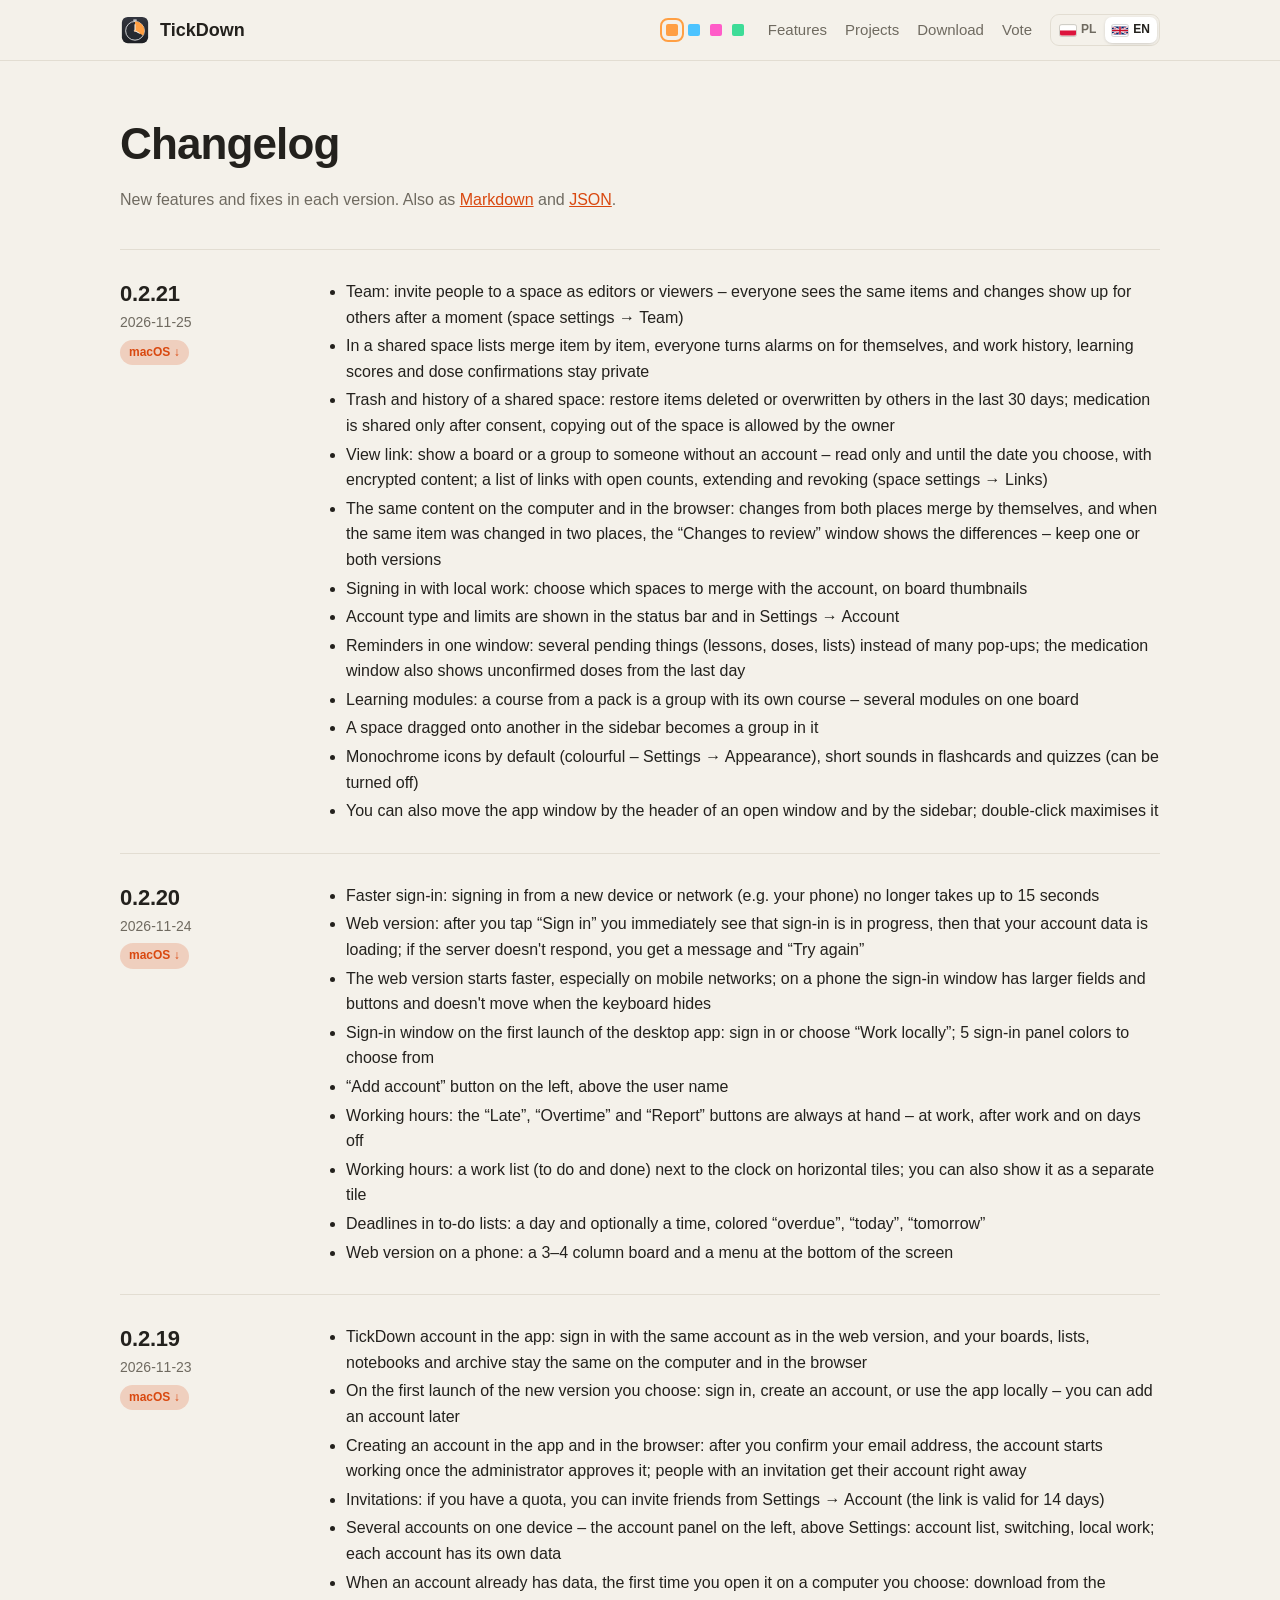
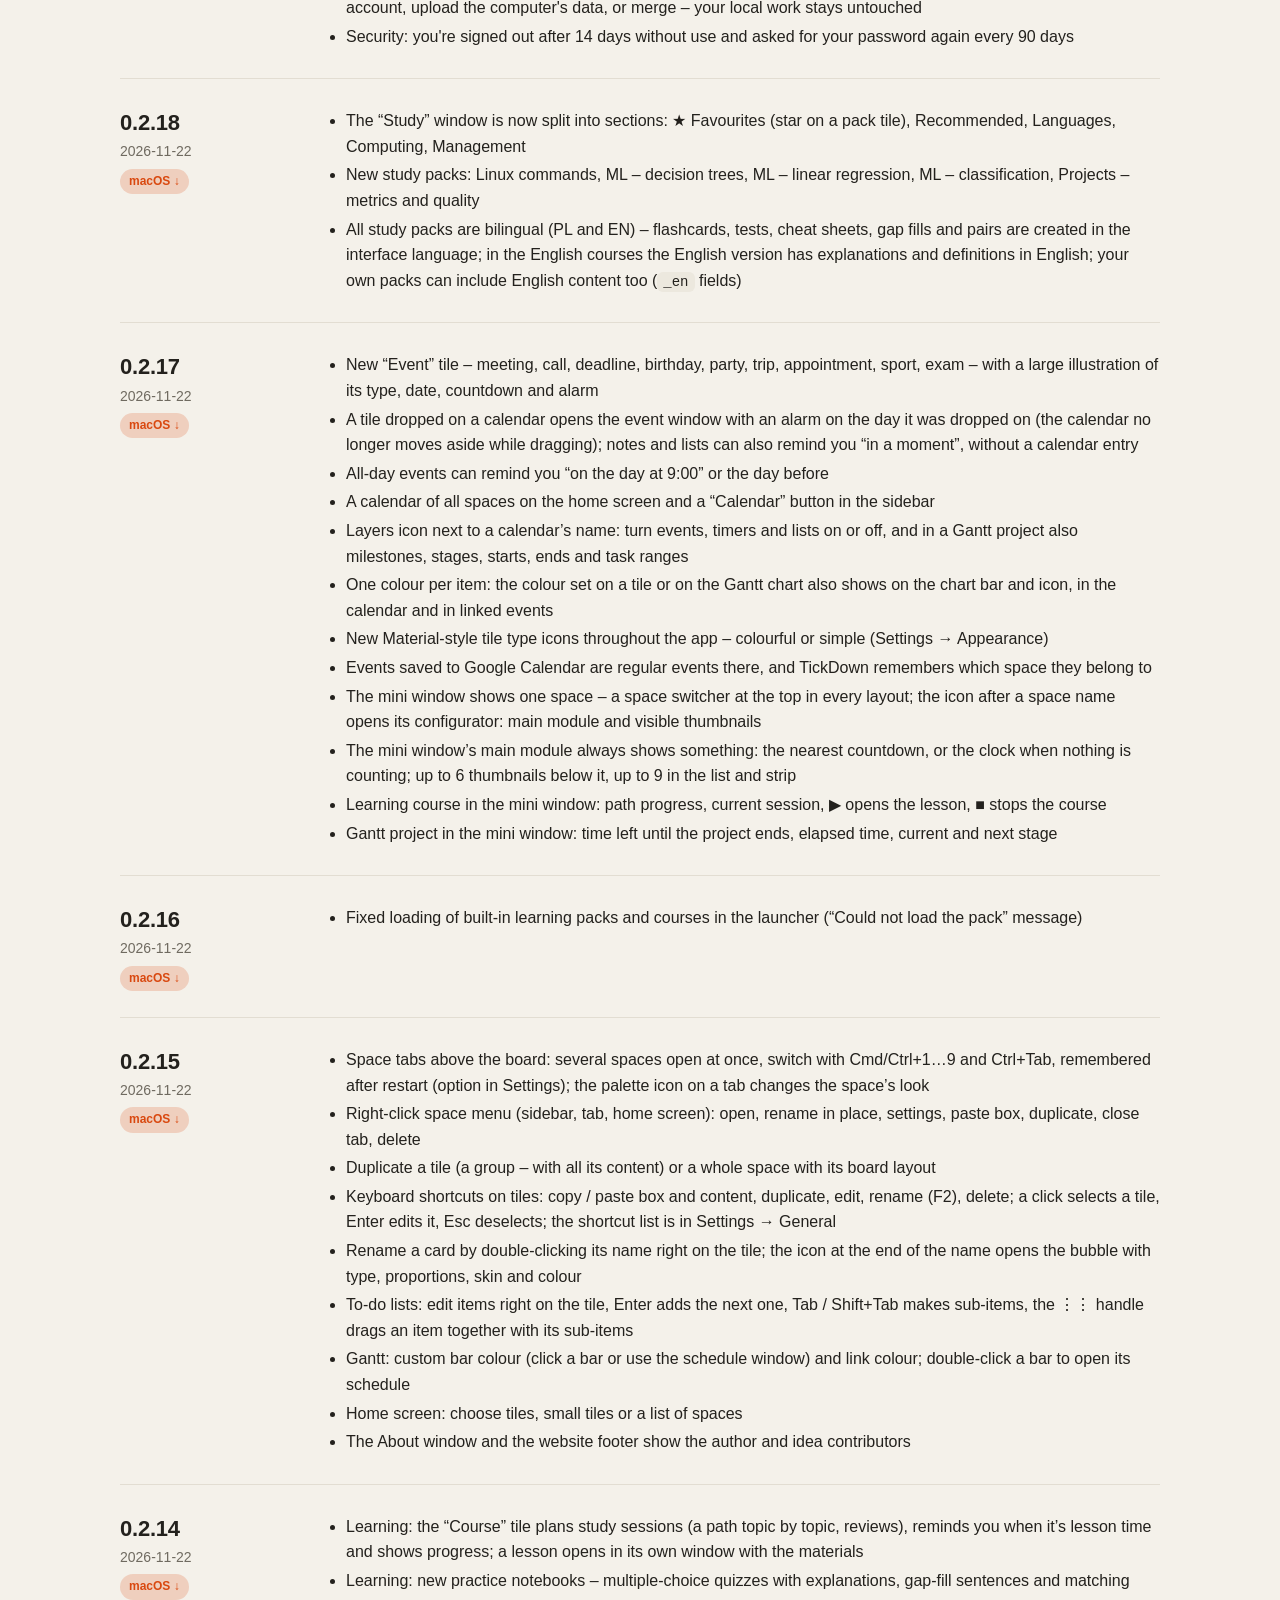
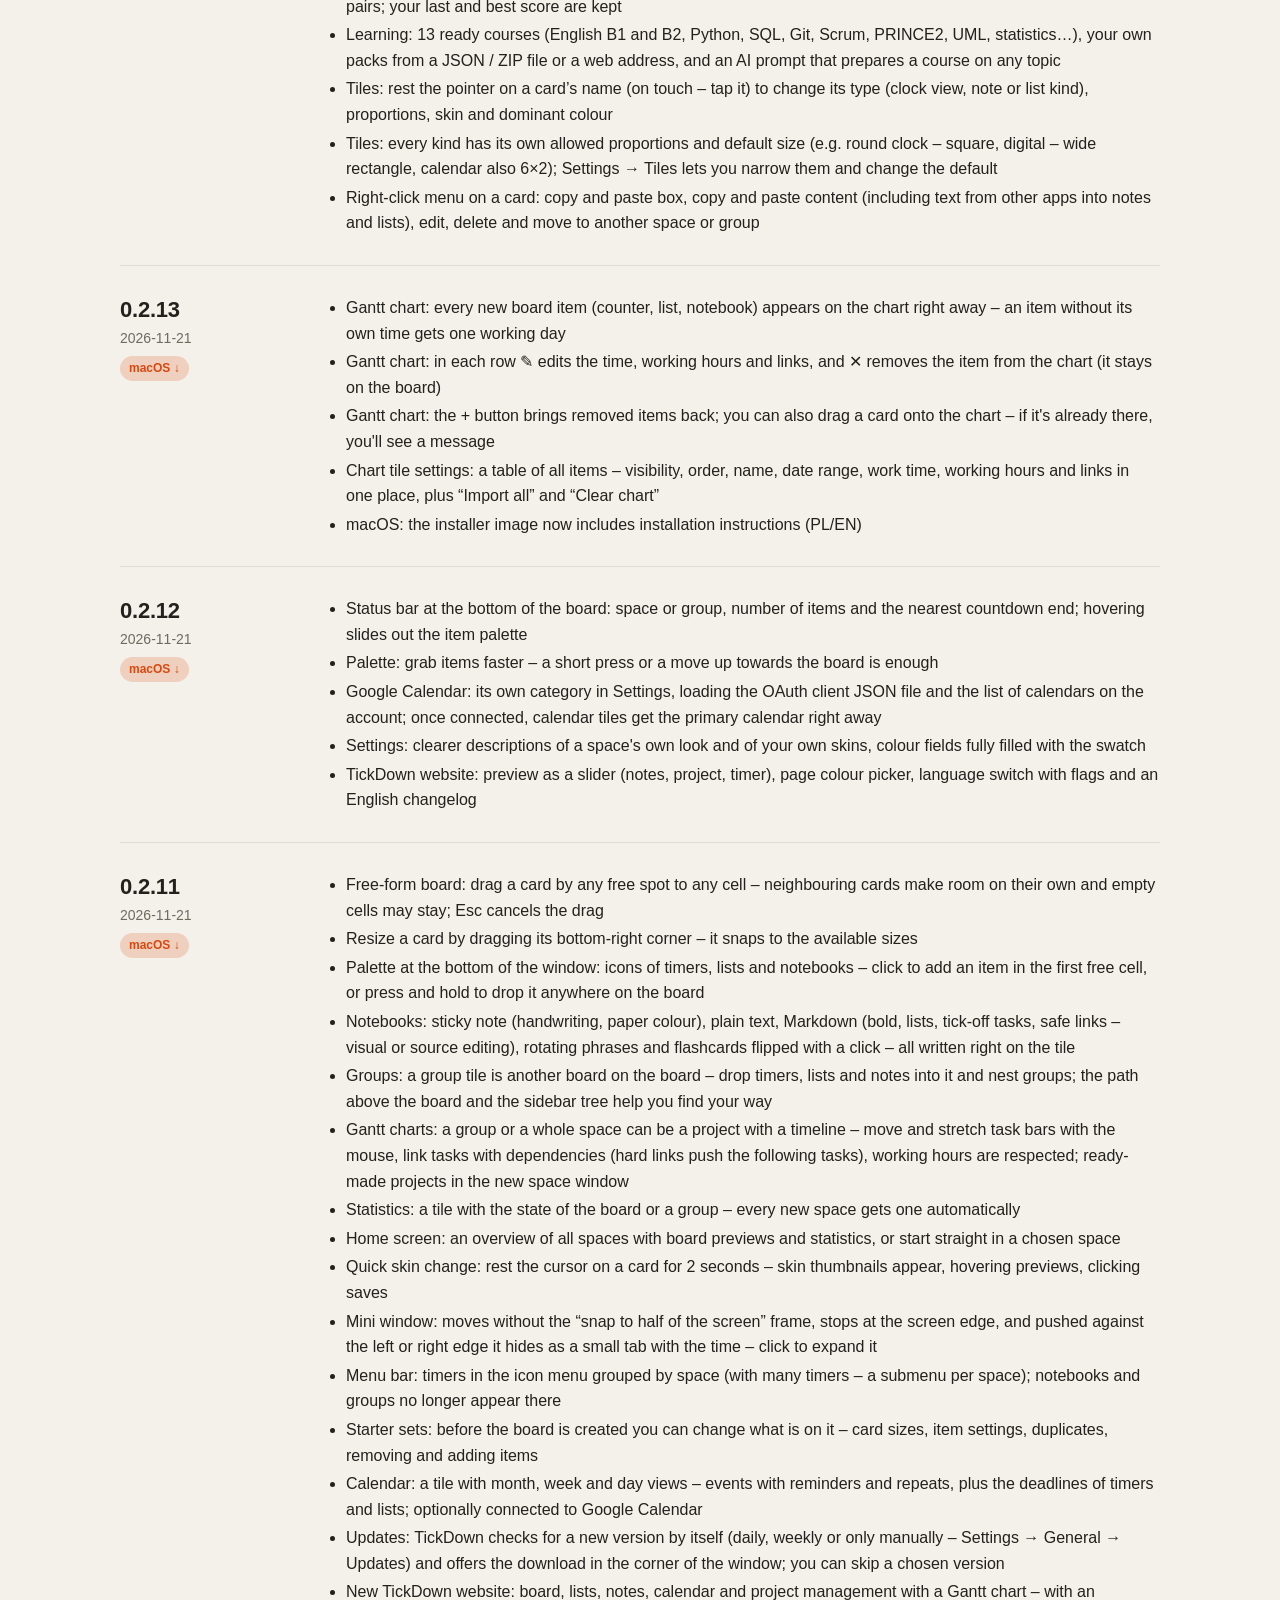
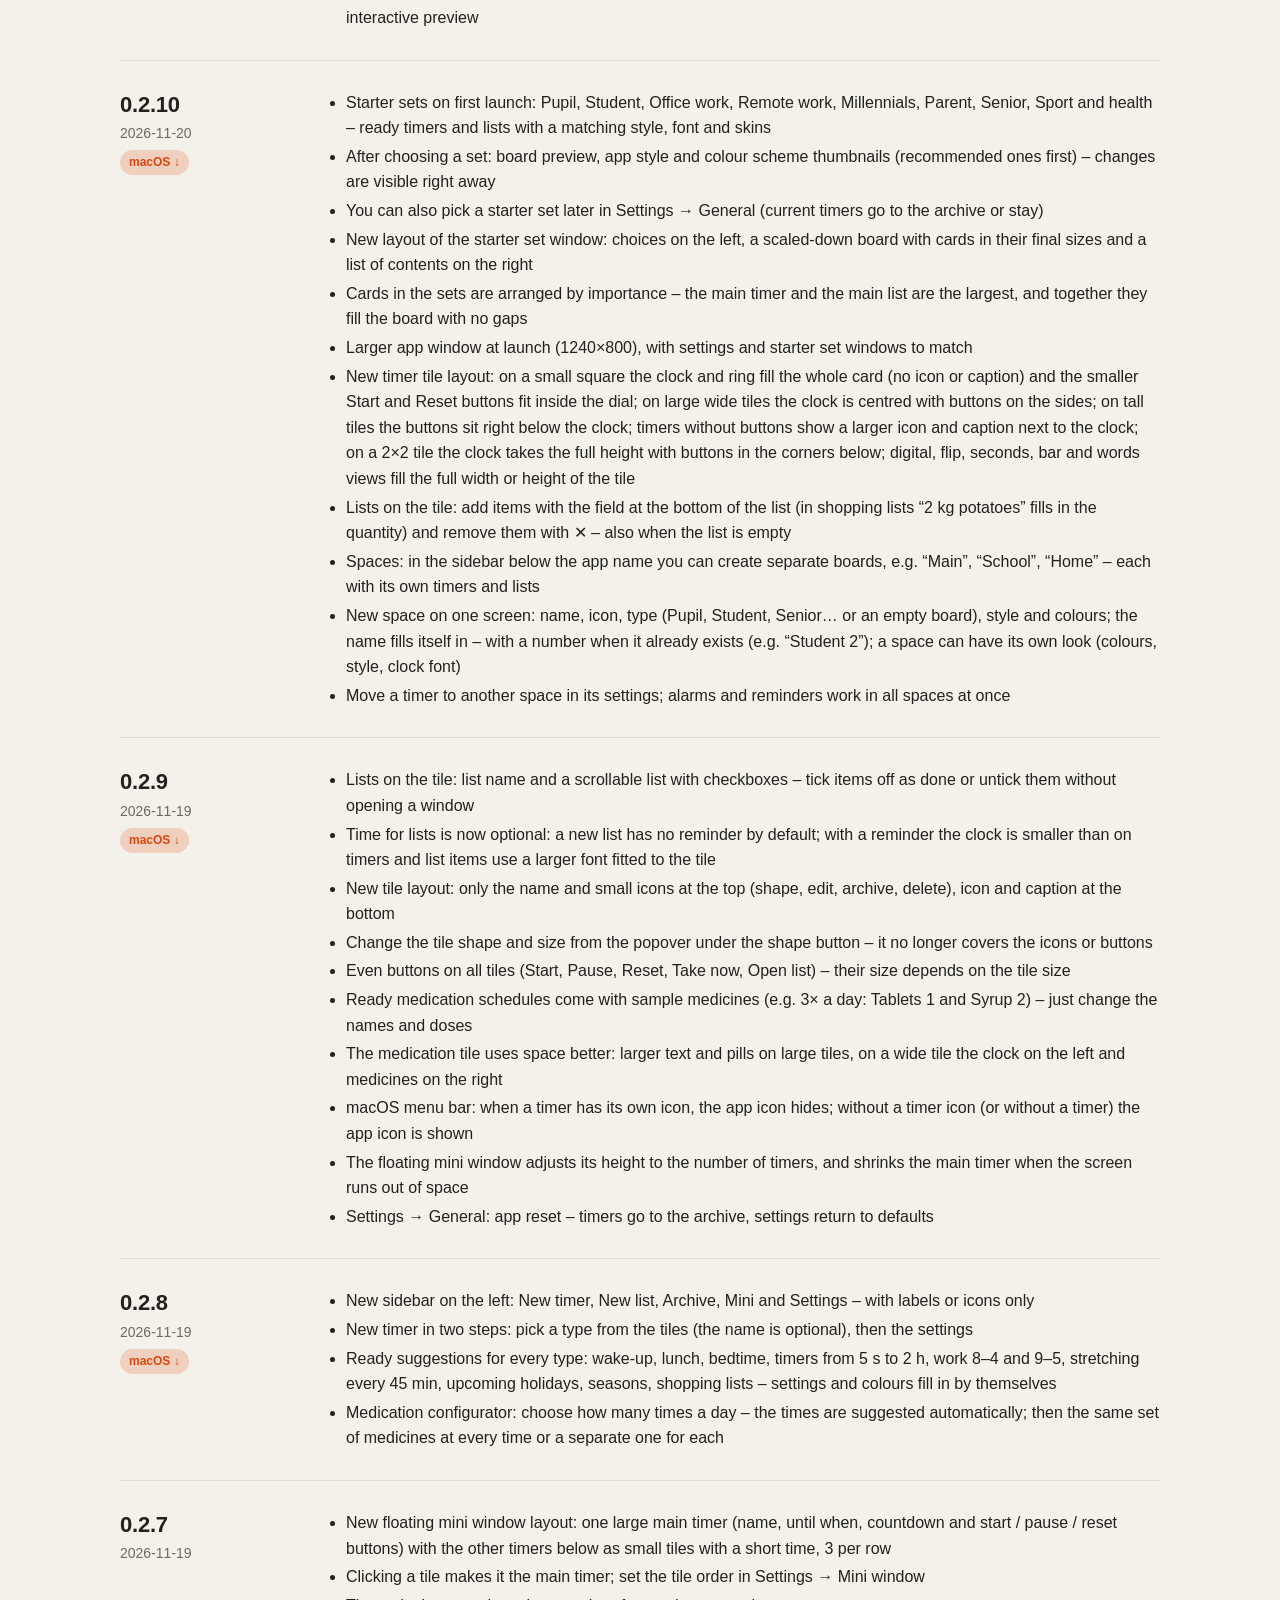
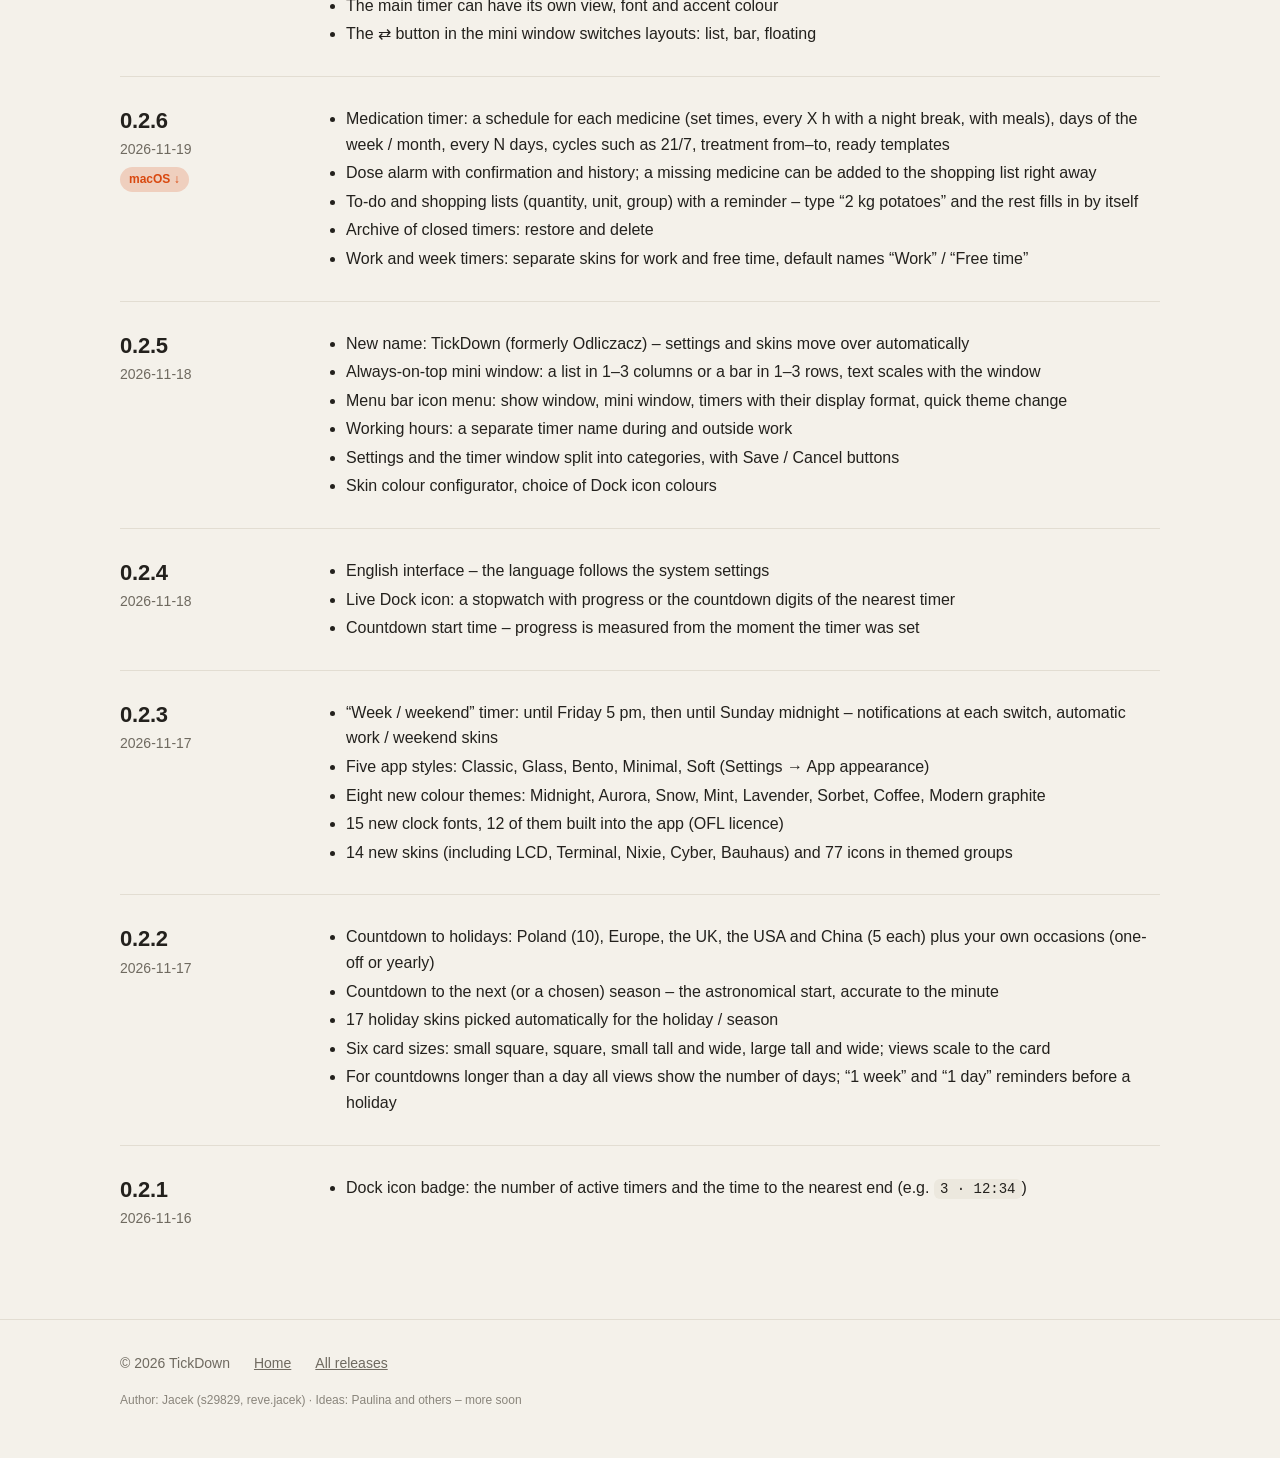
==== commit 3d625578: "Strona: aktualizacja (50006a1)" ====
--- a/changelog.html
+++ b/changelog.html
@@ -35,7 +35,7 @@
     <p class="sub" data-en="New features and fixes in each version. Also as <a href=&quot;changelog.en.md&quot;>Markdown</a> and <a href=&quot;changelog.json&quot;>JSON</a>.">
       Nowe funkcje i poprawki w kolejnych wersjach. Także jako <a href="changelog.md">Markdown</a> i <a href="changelog.json">JSON</a>.</p>
     <article class="release" id="v0.2.21">
-      <div><h2>0.2.21</h2><time datetime="2026-11-25">2026-11-25</time></div>
+      <div><h2>0.2.21</h2><time datetime="2026-11-25">2026-11-25</time><a class="badge ok" href="https://github.com/s29829/tickdown-releases/releases/tag/v0.2.21">macOS ↓</a></div>
       <ul class="cl-pl" lang="pl">
         <li>Zespół: zaproś osoby do przestrzeni jako edytorów albo czytelników – wszyscy widzą te same elementy, a zmiany pojawiają się u innych po chwili (ustawienia przestrzeni → Zespół)</li>
         <li>We wspólnej przestrzeni listy łączą się po pozycjach, alarmy każdy włącza sobie sam, a historia pracy, wyniki nauki i potwierdzenia dawek zostają prywatne</li>
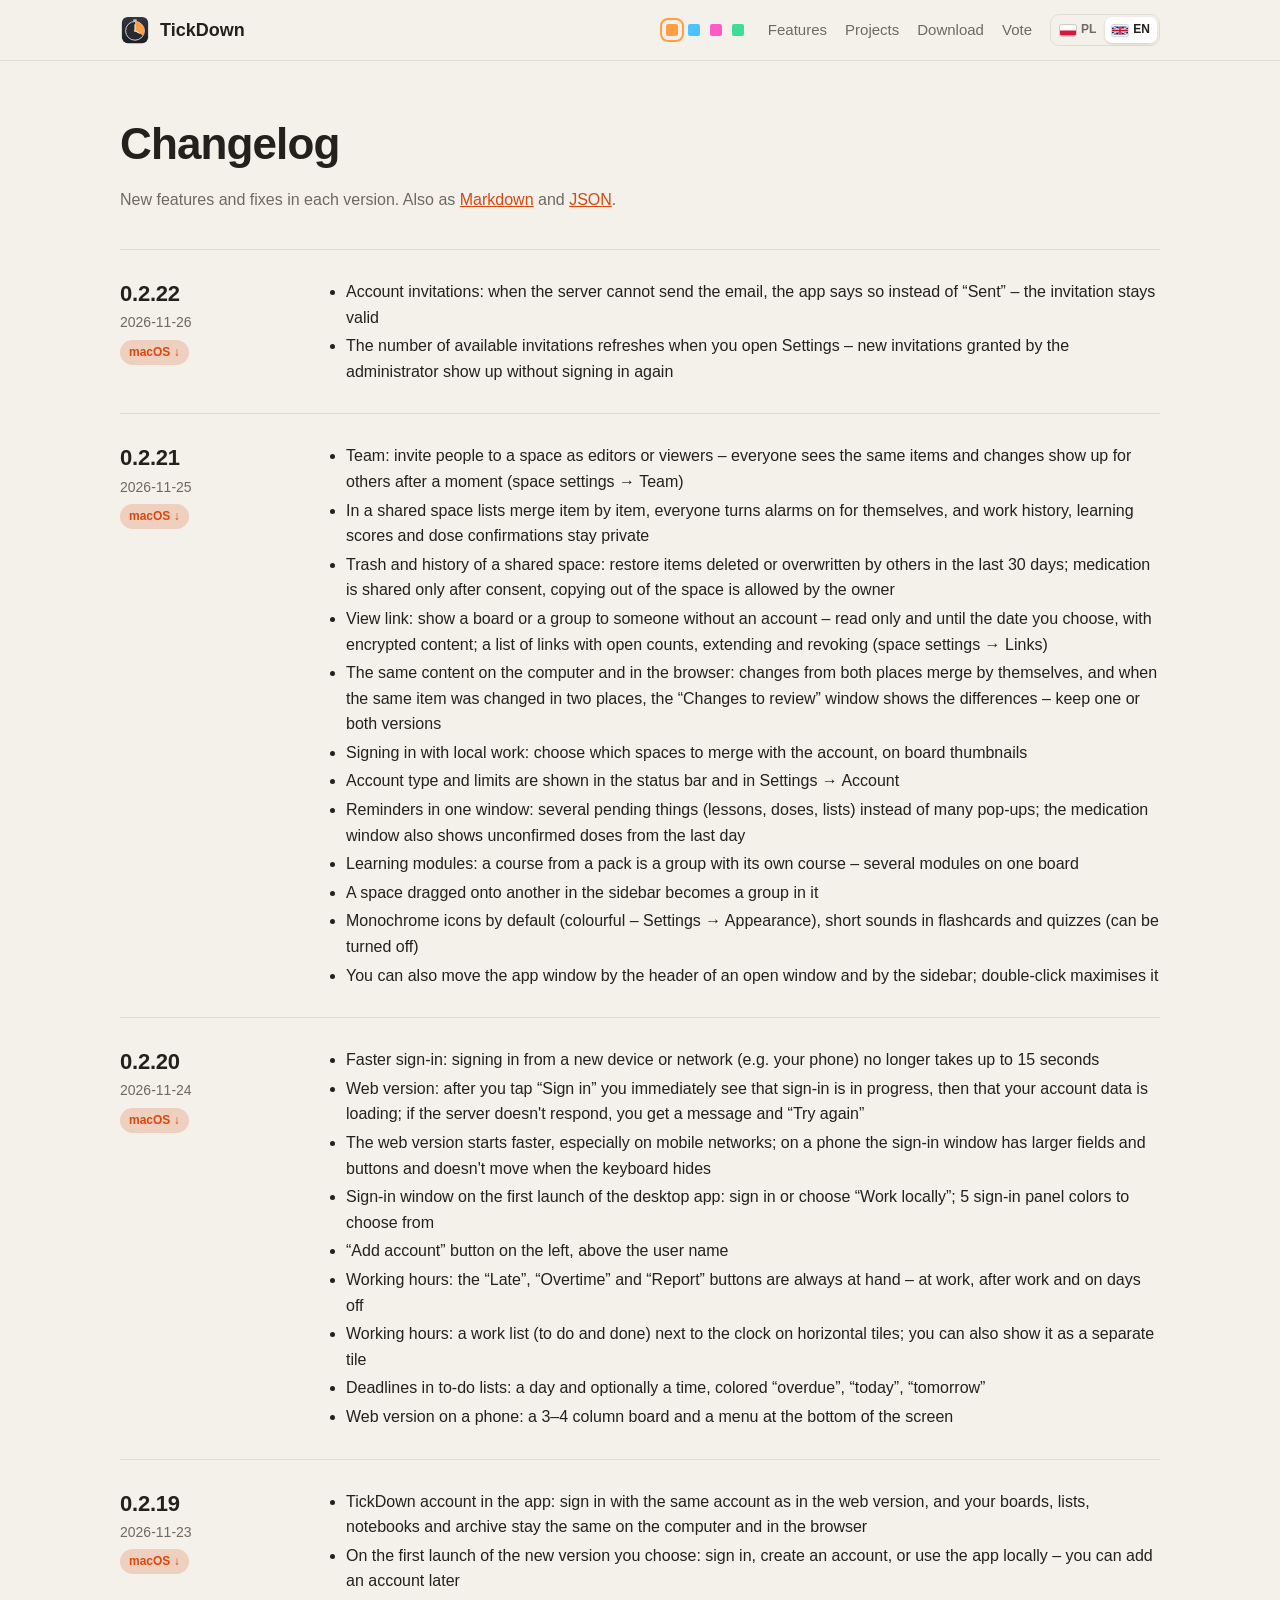
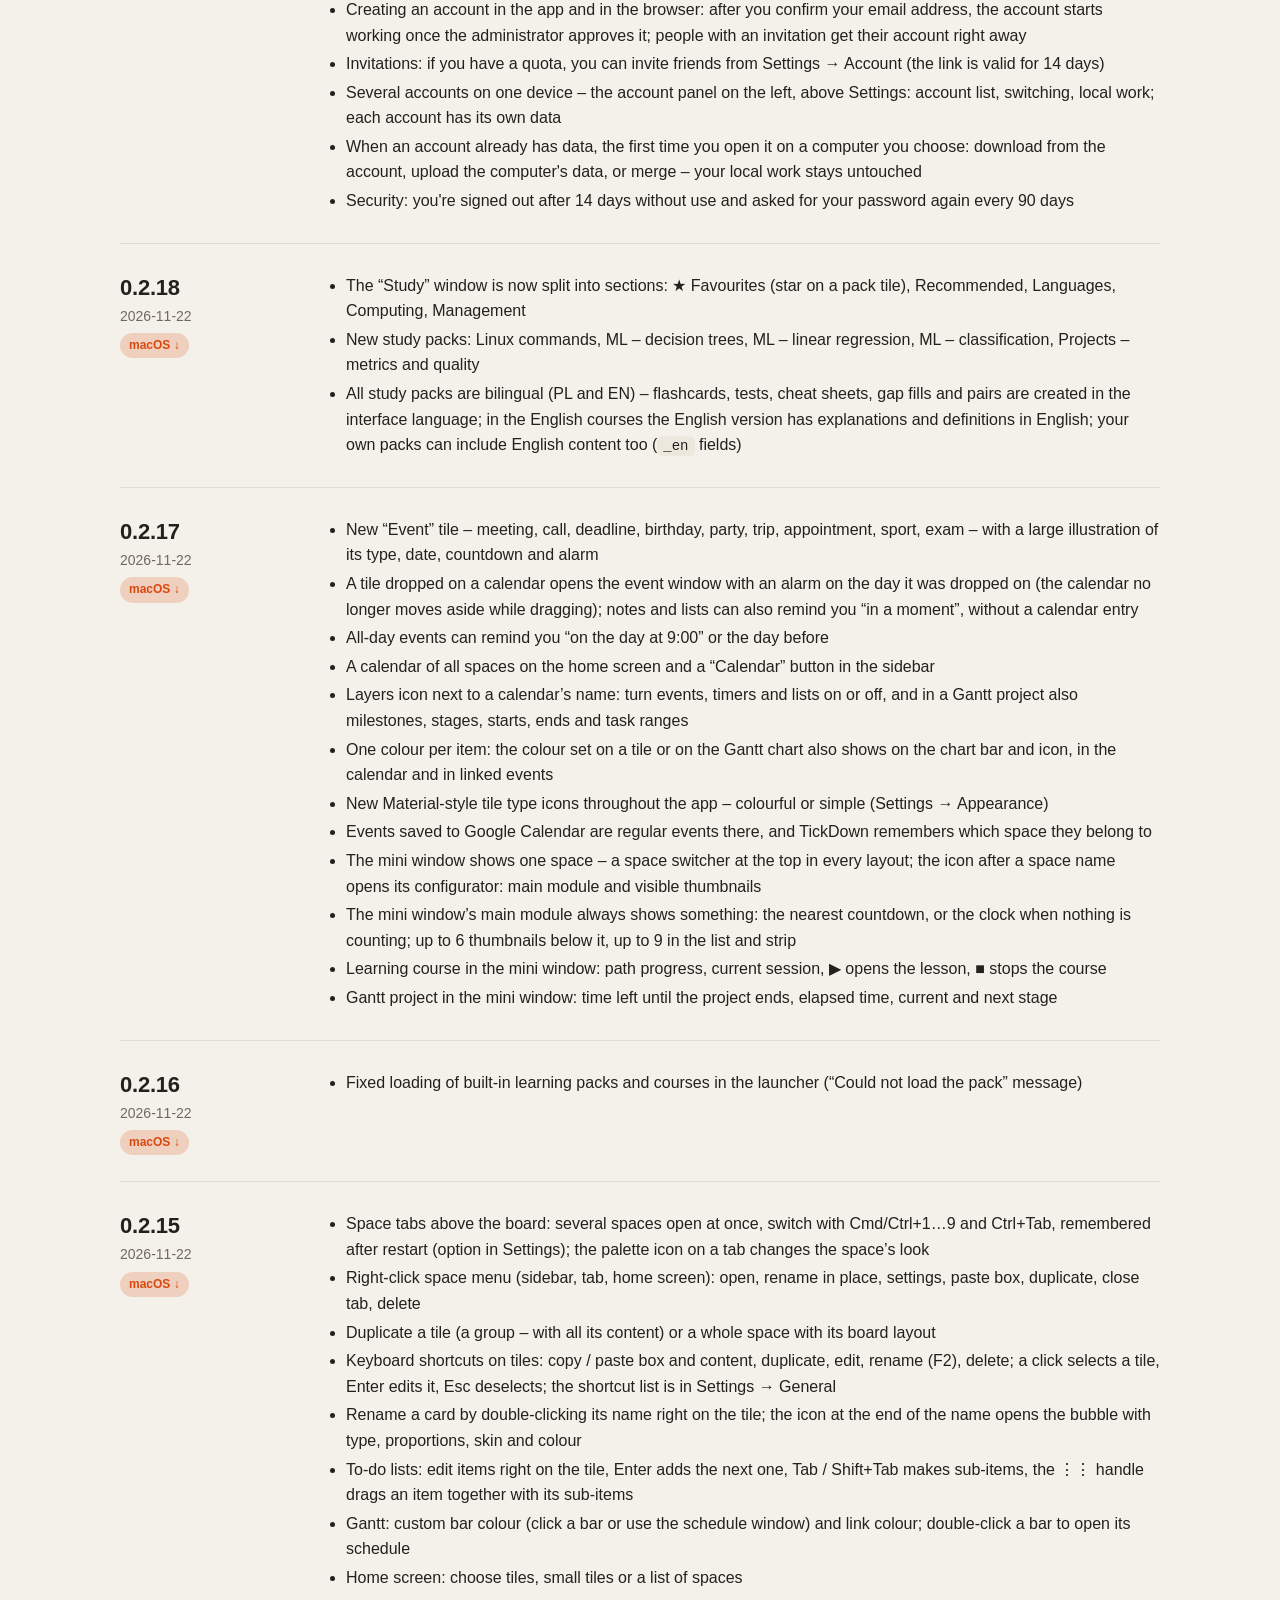
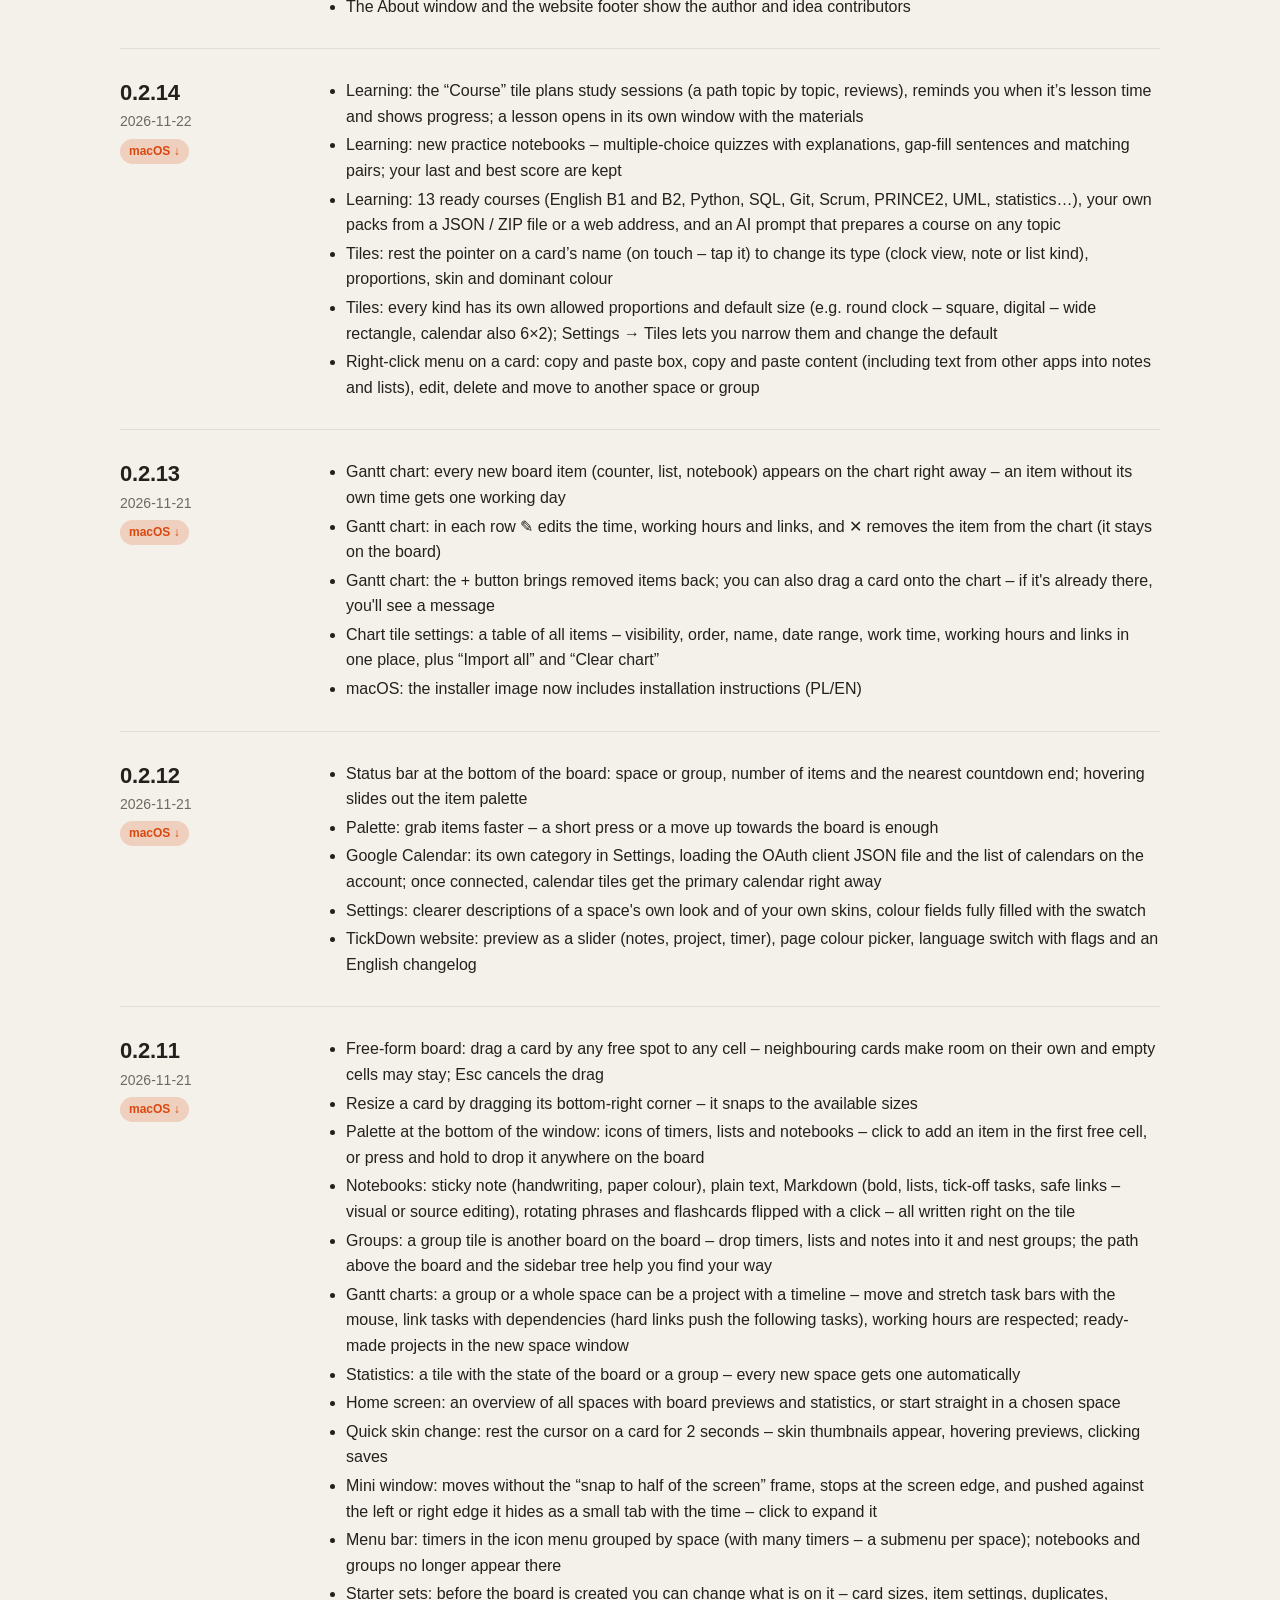
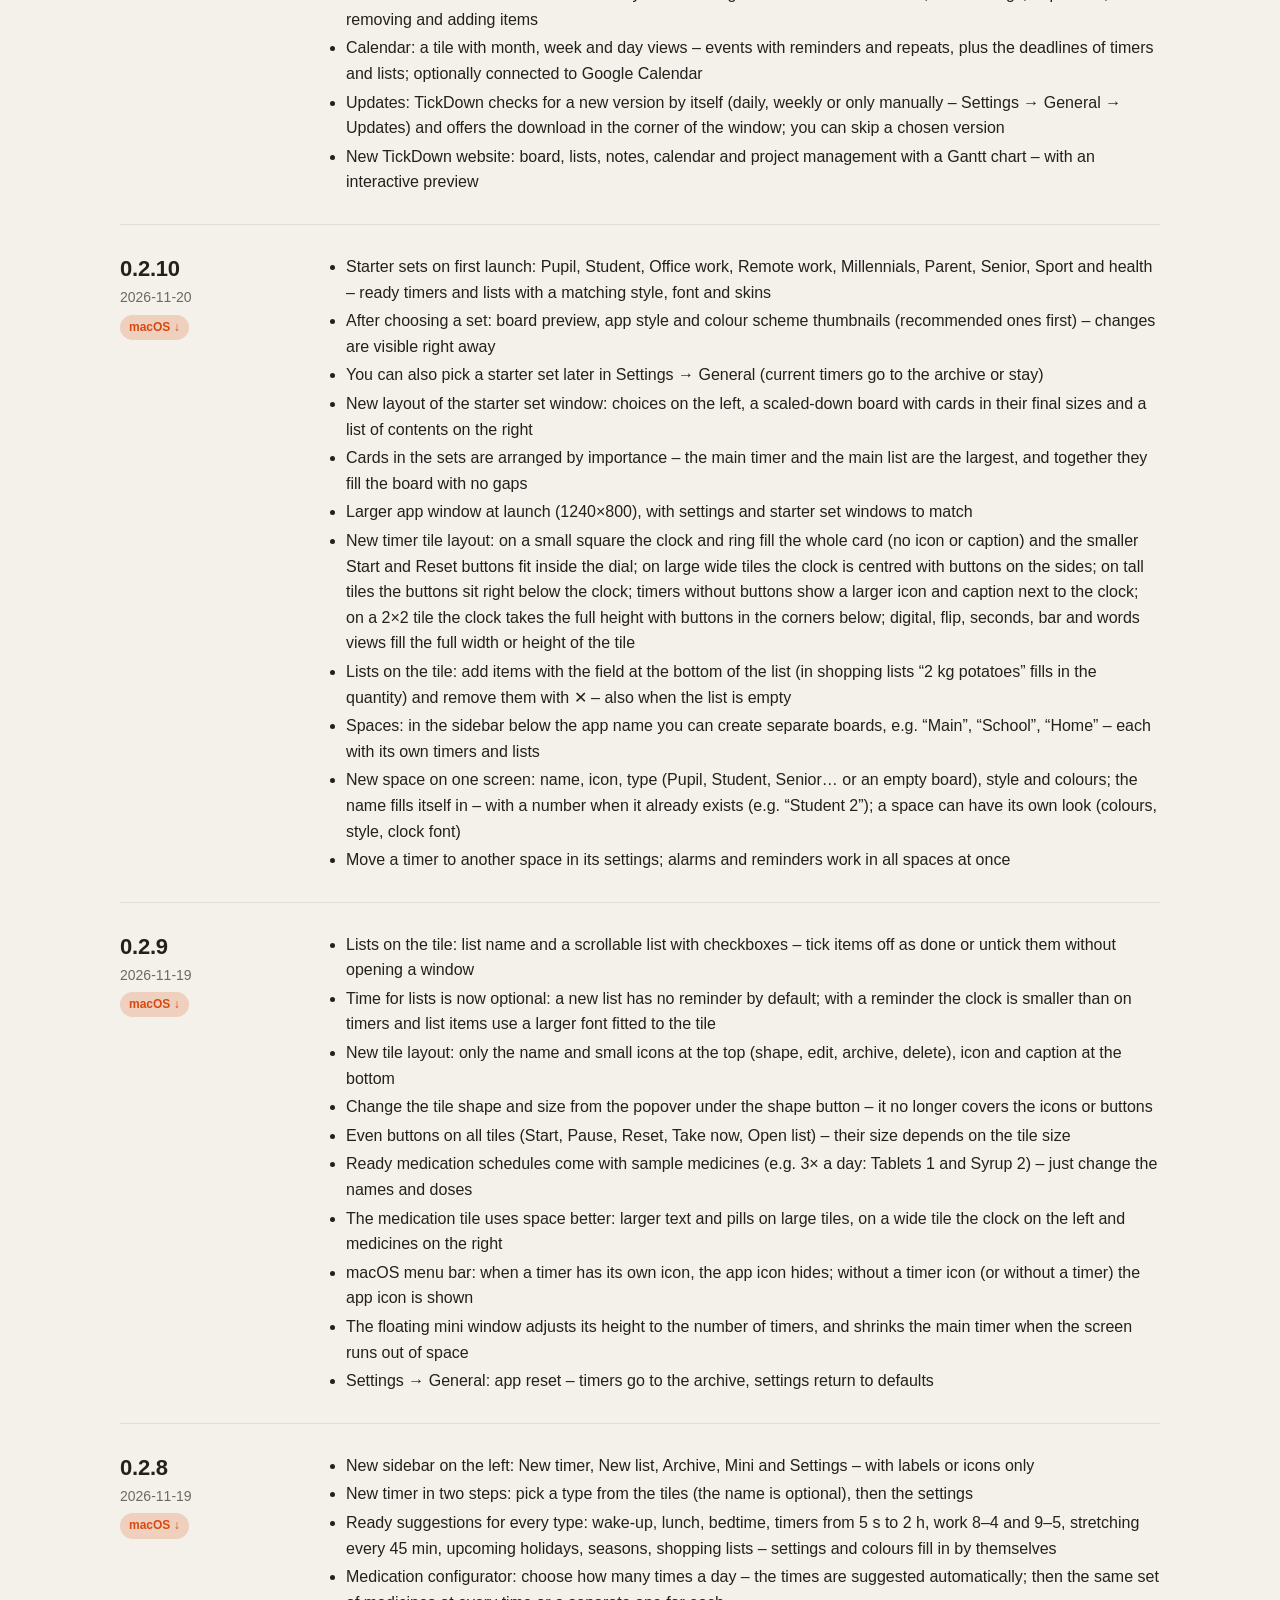
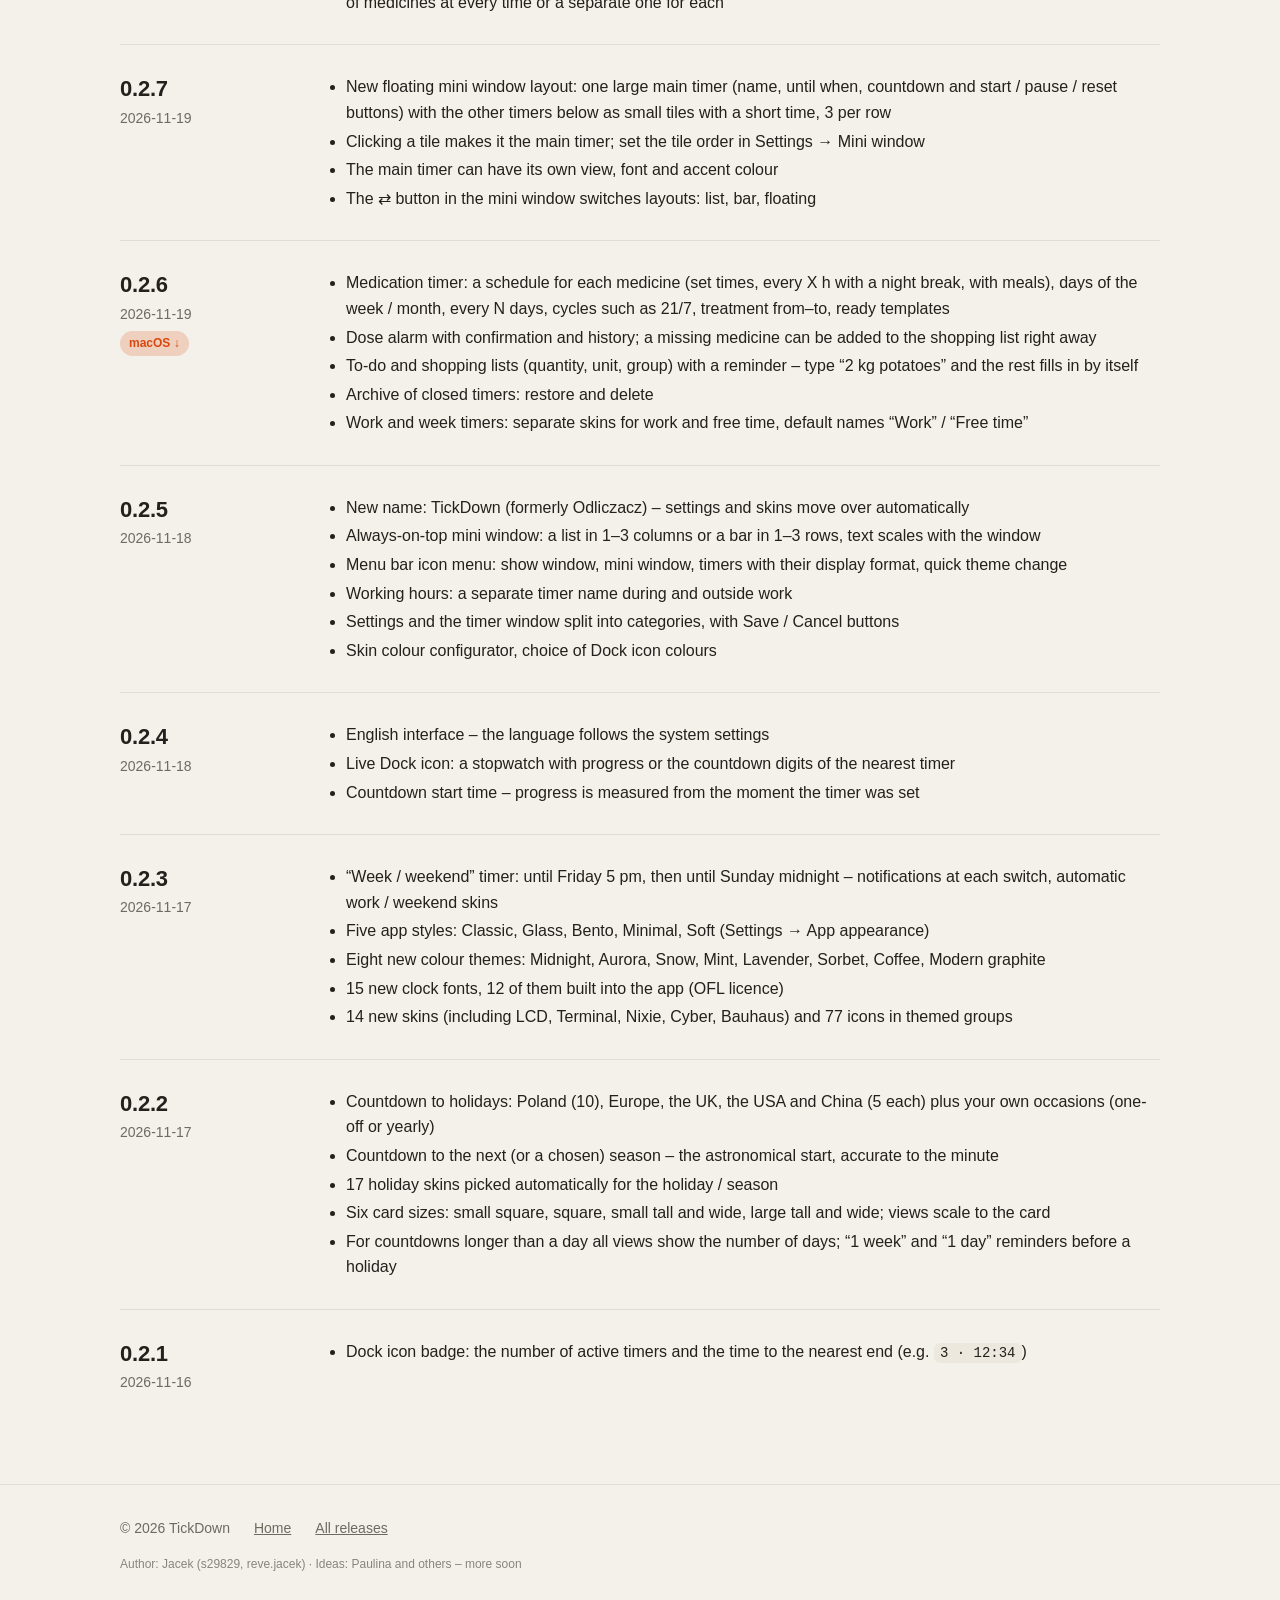
==== commit 8cd3f193: "Strona: aktualizacja (fff86dd)" ====
--- a/changelog.html
+++ b/changelog.html
@@ -34,6 +34,17 @@
     <h1 data-en="Changelog">Historia zmian</h1>
     <p class="sub" data-en="New features and fixes in each version. Also as <a href=&quot;changelog.en.md&quot;>Markdown</a> and <a href=&quot;changelog.json&quot;>JSON</a>.">
       Nowe funkcje i poprawki w kolejnych wersjach. Także jako <a href="changelog.md">Markdown</a> i <a href="changelog.json">JSON</a>.</p>
+    <article class="release" id="v0.2.22">
+      <div><h2>0.2.22</h2><time datetime="2026-11-26">2026-11-26</time><a class="badge ok" href="https://github.com/s29829/tickdown-releases/releases/tag/v0.2.22">macOS ↓</a></div>
+      <ul class="cl-pl" lang="pl">
+        <li>Zaproszenia do konta: gdy serwer nie zdoła wysłać maila, aplikacja mówi to wprost zamiast „Wysłano” – zaproszenie zostaje ważne</li>
+        <li>Liczba dostępnych zaproszeń odświeża się po otwarciu Ustawień – nowe zaproszenia przydzielone przez administratora widać bez ponownego logowania</li>
+      </ul>
+      <ul class="cl-en" lang="en">
+        <li>Account invitations: when the server cannot send the email, the app says so instead of “Sent” – the invitation stays valid</li>
+        <li>The number of available invitations refreshes when you open Settings – new invitations granted by the administrator show up without signing in again</li>
+      </ul>
+    </article>
     <article class="release" id="v0.2.21">
       <div><h2>0.2.21</h2><time datetime="2026-11-25">2026-11-25</time><a class="badge ok" href="https://github.com/s29829/tickdown-releases/releases/tag/v0.2.21">macOS ↓</a></div>
       <ul class="cl-pl" lang="pl">
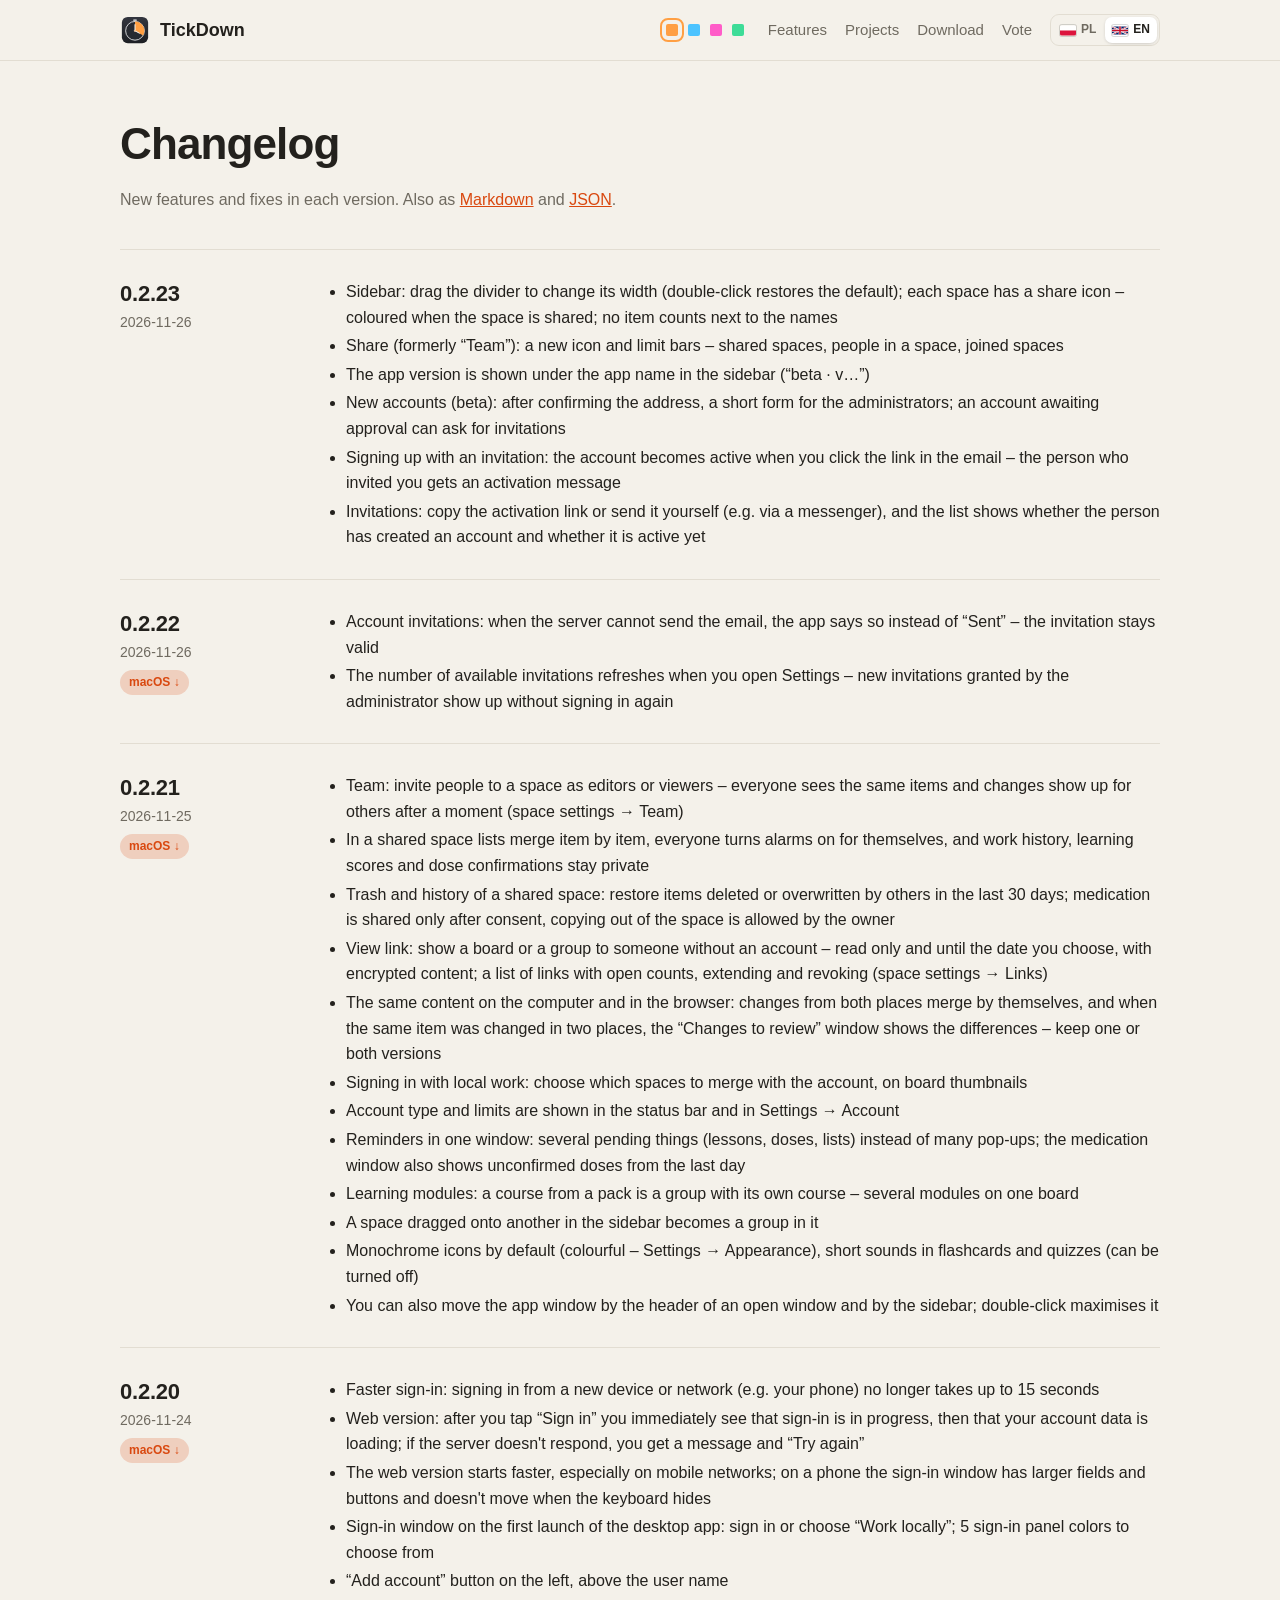
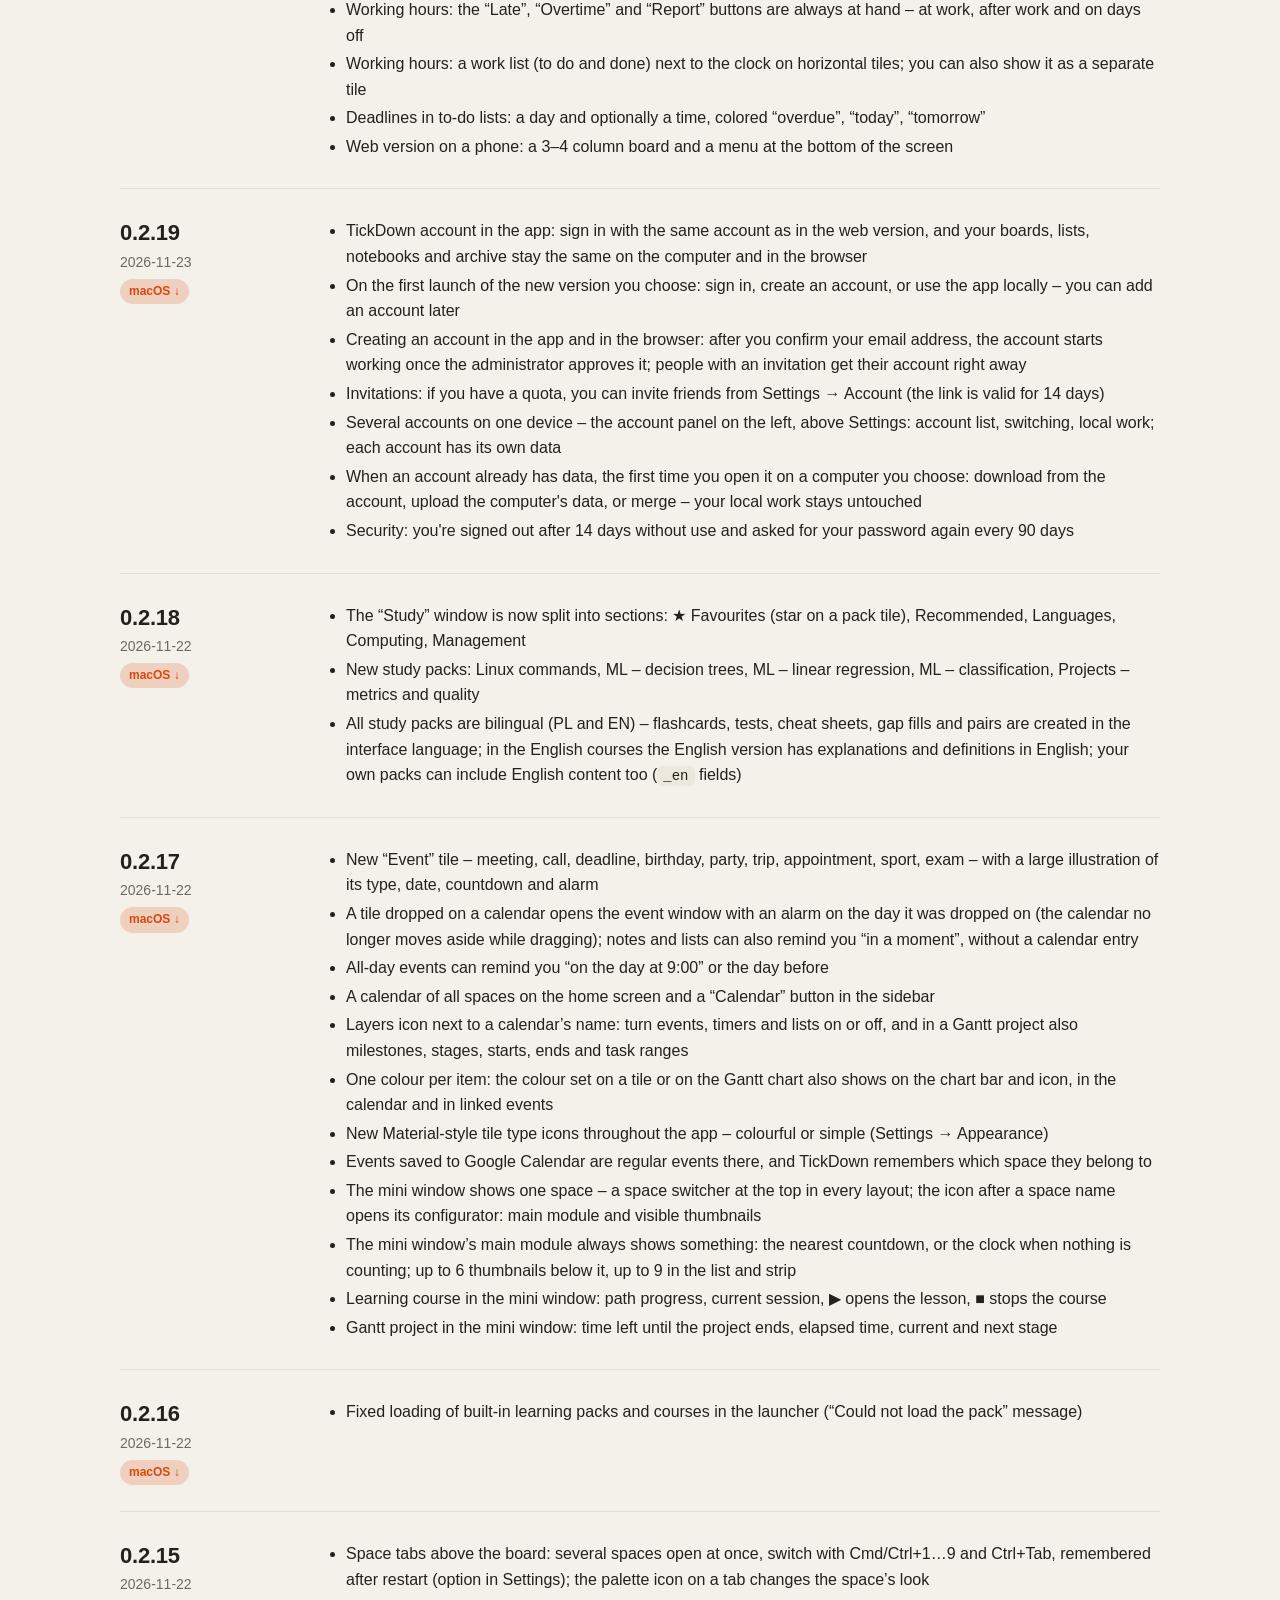
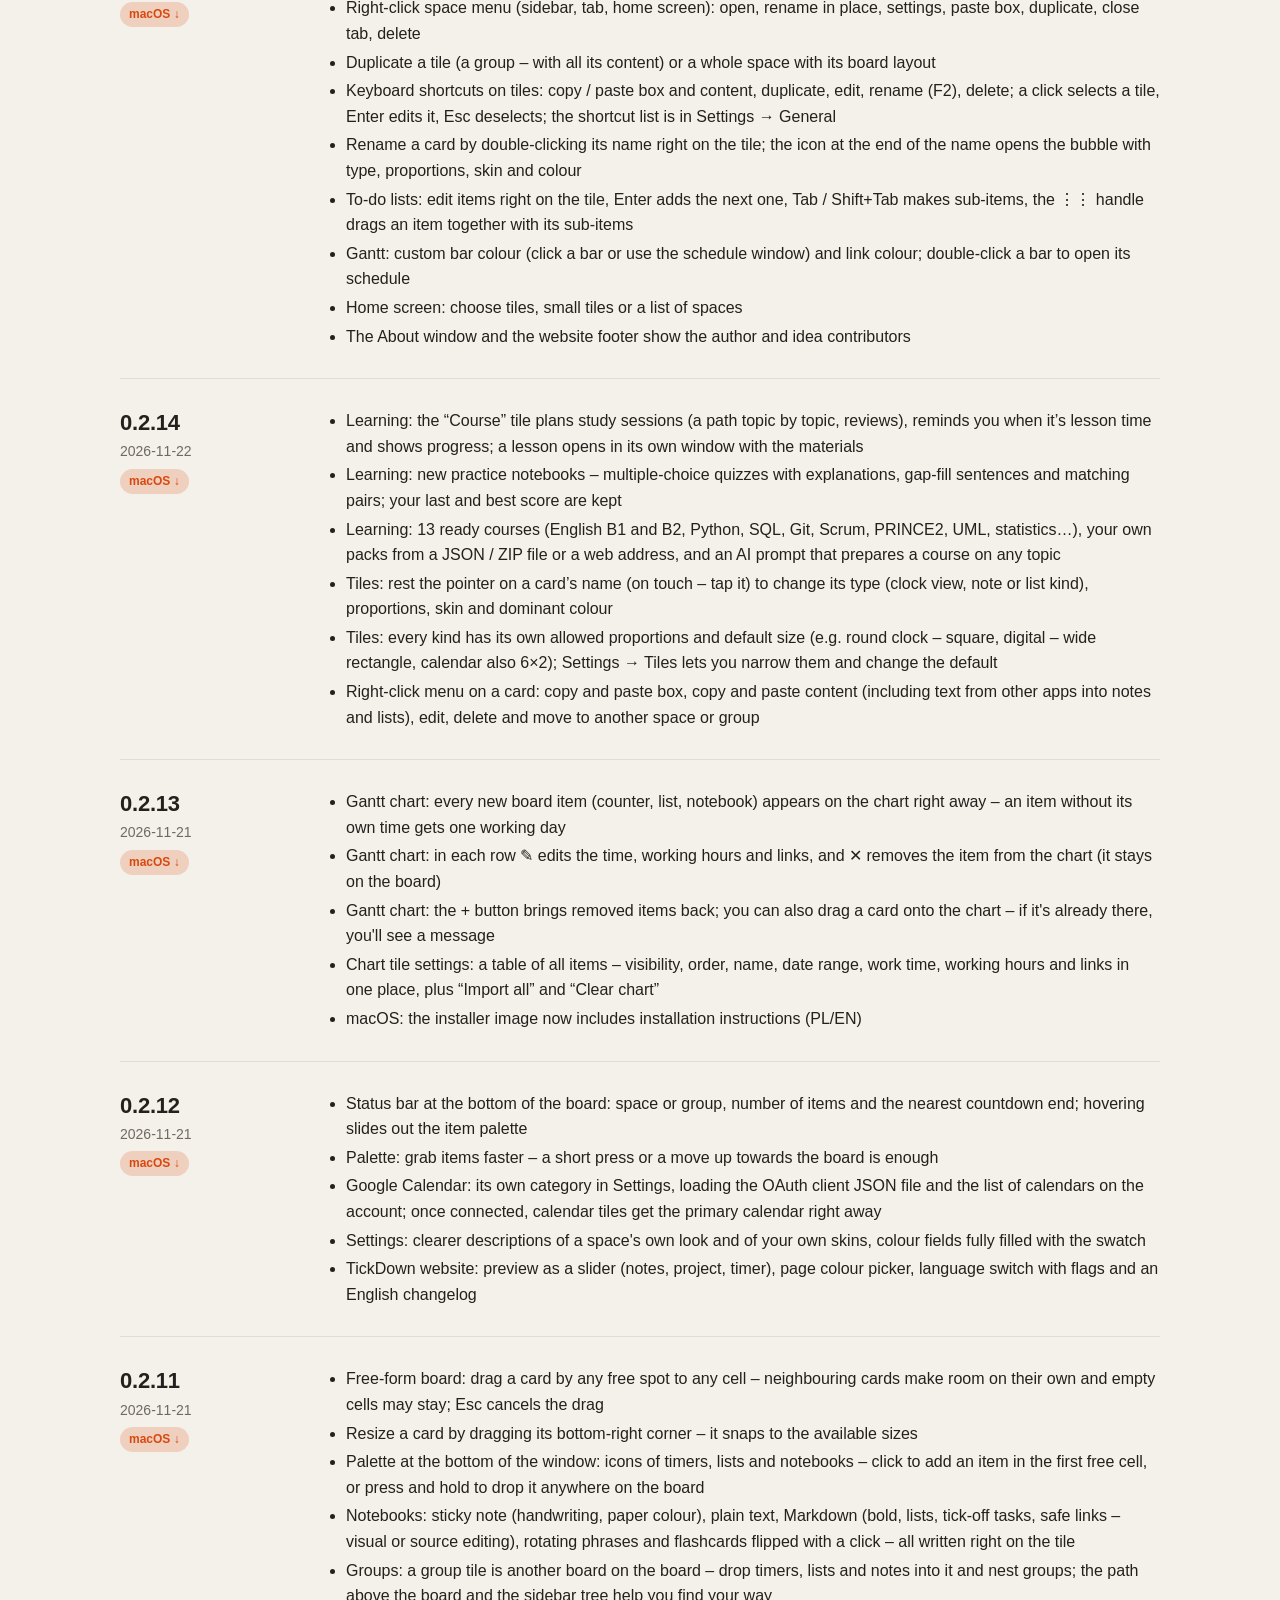
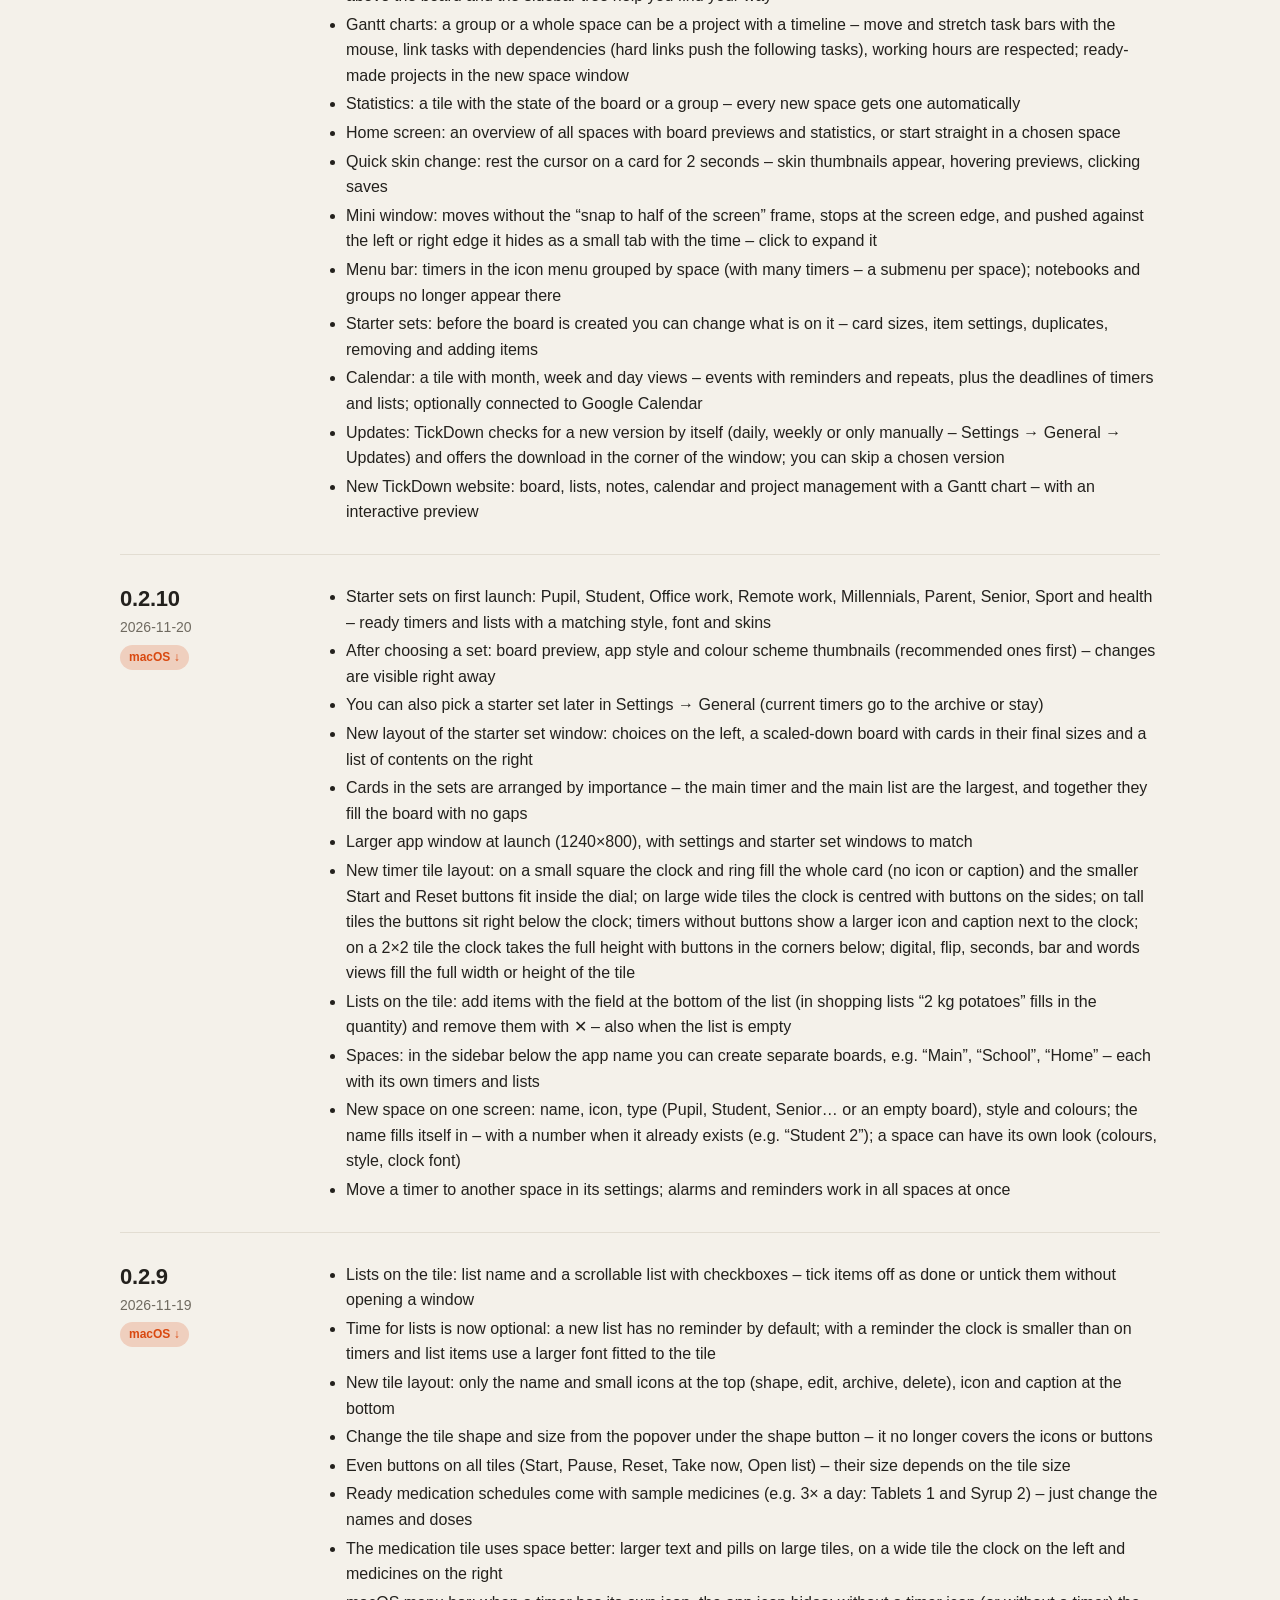
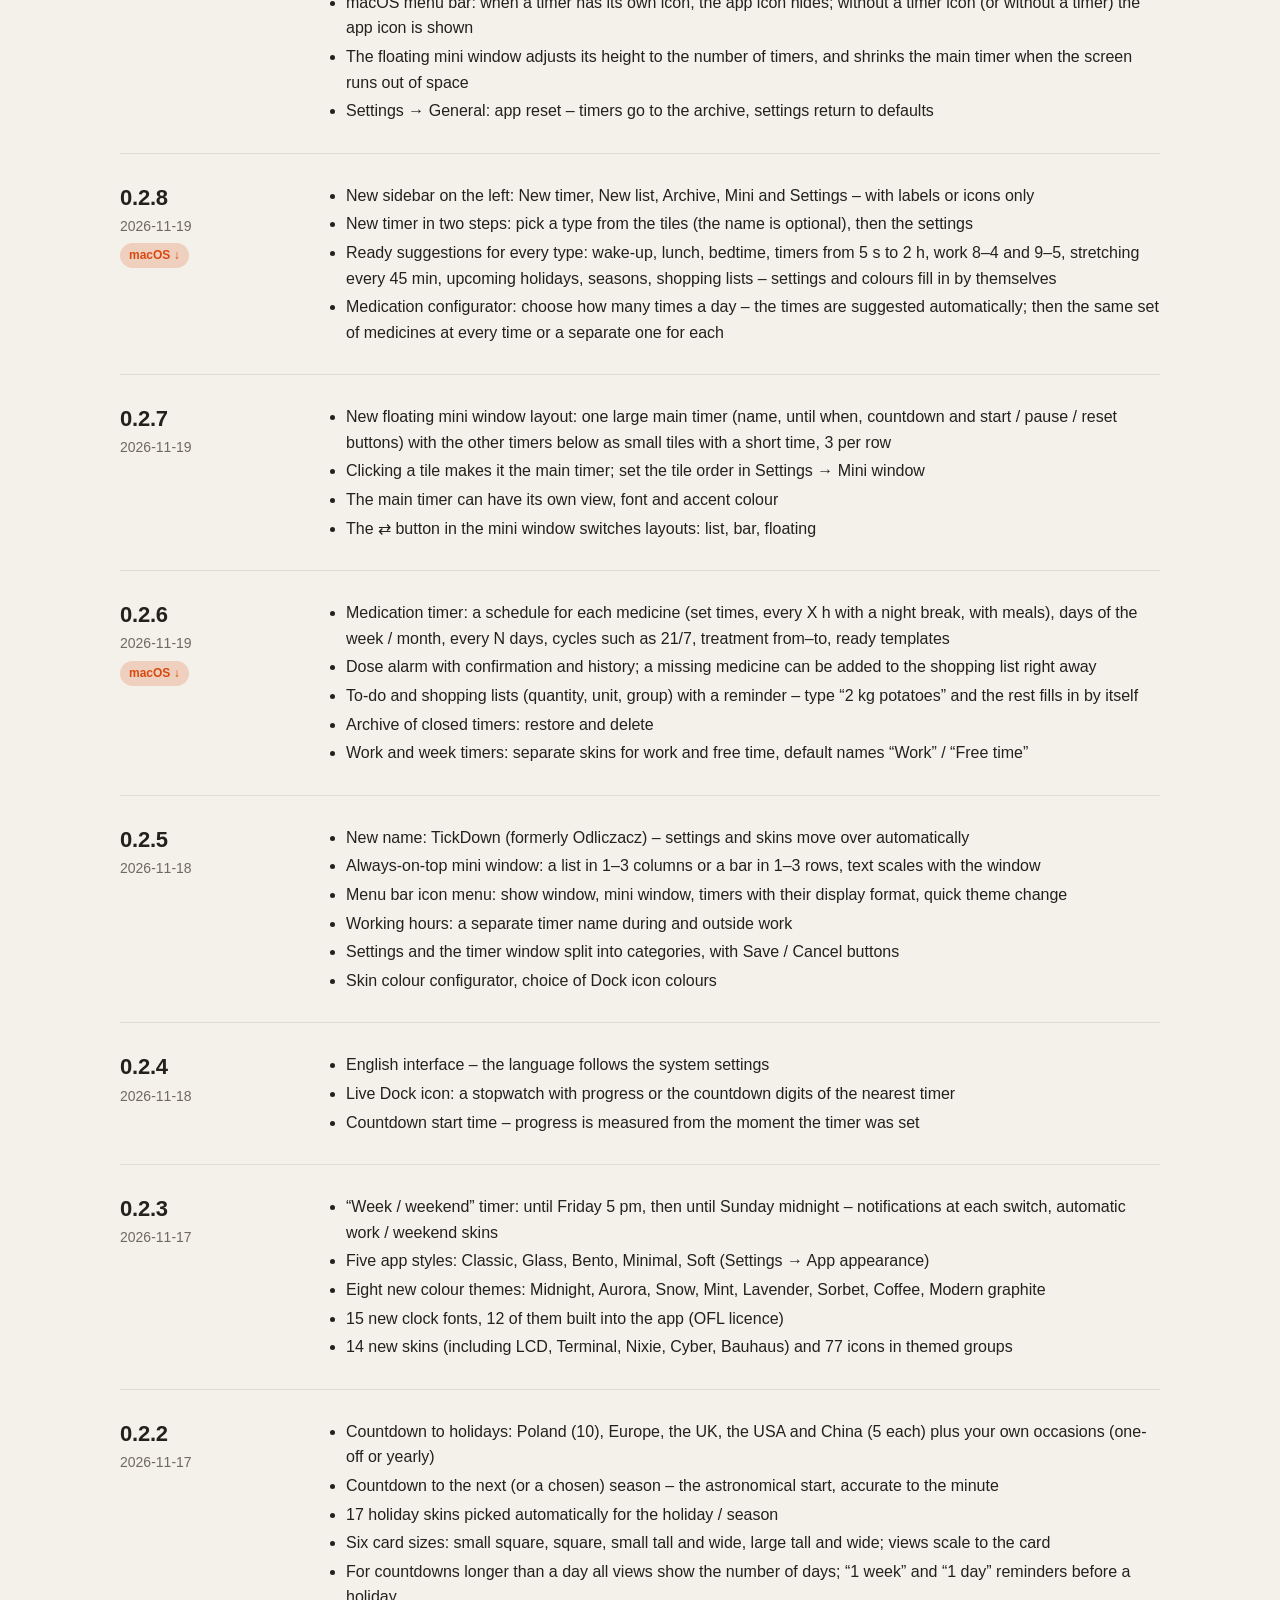
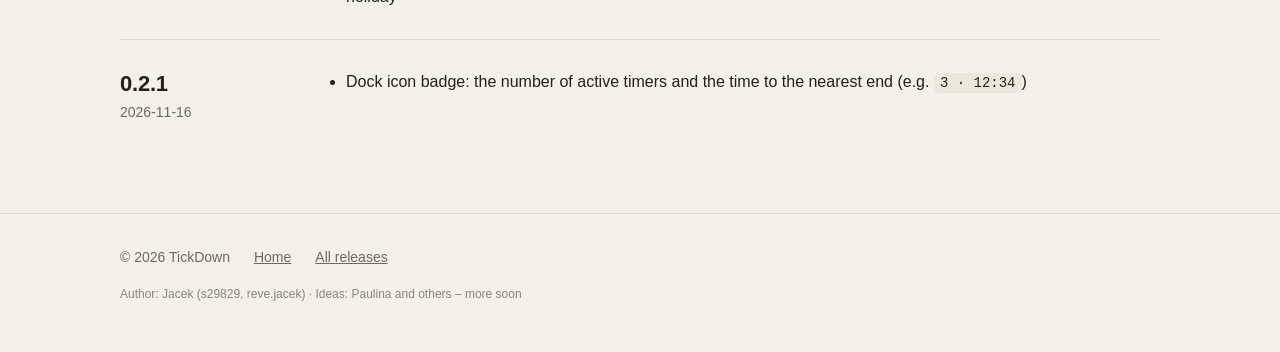
==== commit 19749d40: "Strona: aktualizacja (a78e204)" ====
--- a/changelog.html
+++ b/changelog.html
@@ -34,6 +34,25 @@
     <h1 data-en="Changelog">Historia zmian</h1>
     <p class="sub" data-en="New features and fixes in each version. Also as <a href=&quot;changelog.en.md&quot;>Markdown</a> and <a href=&quot;changelog.json&quot;>JSON</a>.">
       Nowe funkcje i poprawki w kolejnych wersjach. Także jako <a href="changelog.md">Markdown</a> i <a href="changelog.json">JSON</a>.</p>
+    <article class="release" id="v0.2.23">
+      <div><h2>0.2.23</h2><time datetime="2026-11-26">2026-11-26</time></div>
+      <ul class="cl-pl" lang="pl">
+        <li>Panel boczny: szerokość zmienisz, przeciągając kreskę podziału (dwuklik przywraca domyślną); przy przestrzeni ikonka udostępniania – w kolorze, gdy przestrzeń jest wspólna; bez liczb elementów przy nazwach</li>
+        <li>Udostępnianie (dawniej „Zespół”): nowa ikona i paski limitów – wspólne przestrzenie, osoby w przestrzeni, dołączone przestrzenie</li>
+        <li>Pod nazwą aplikacji w panelu bocznym widać wersję („beta · v…”)</li>
+        <li>Nowe konta (faza beta): po potwierdzeniu adresu krótka ankieta dla administratorów; konto czekające na akceptację może poprosić o zaproszenia</li>
+        <li>Rejestracja z zaproszeniem: konto staje się aktywne po kliknięciu linku w mailu – osoba zapraszająca dostaje wiadomość o aktywacji</li>
+        <li>Zaproszenia: link aktywacyjny możesz skopiować albo wysłać sam (np. komunikatorem), a na liście widać, czy osoba założyła konto i czy jest ono już aktywne</li>
+      </ul>
+      <ul class="cl-en" lang="en">
+        <li>Sidebar: drag the divider to change its width (double-click restores the default); each space has a share icon – coloured when the space is shared; no item counts next to the names</li>
+        <li>Share (formerly “Team”): a new icon and limit bars – shared spaces, people in a space, joined spaces</li>
+        <li>The app version is shown under the app name in the sidebar (“beta · v…”)</li>
+        <li>New accounts (beta): after confirming the address, a short form for the administrators; an account awaiting approval can ask for invitations</li>
+        <li>Signing up with an invitation: the account becomes active when you click the link in the email – the person who invited you gets an activation message</li>
+        <li>Invitations: copy the activation link or send it yourself (e.g. via a messenger), and the list shows whether the person has created an account and whether it is active yet</li>
+      </ul>
+    </article>
     <article class="release" id="v0.2.22">
       <div><h2>0.2.22</h2><time datetime="2026-11-26">2026-11-26</time><a class="badge ok" href="https://github.com/s29829/tickdown-releases/releases/tag/v0.2.22">macOS ↓</a></div>
       <ul class="cl-pl" lang="pl">
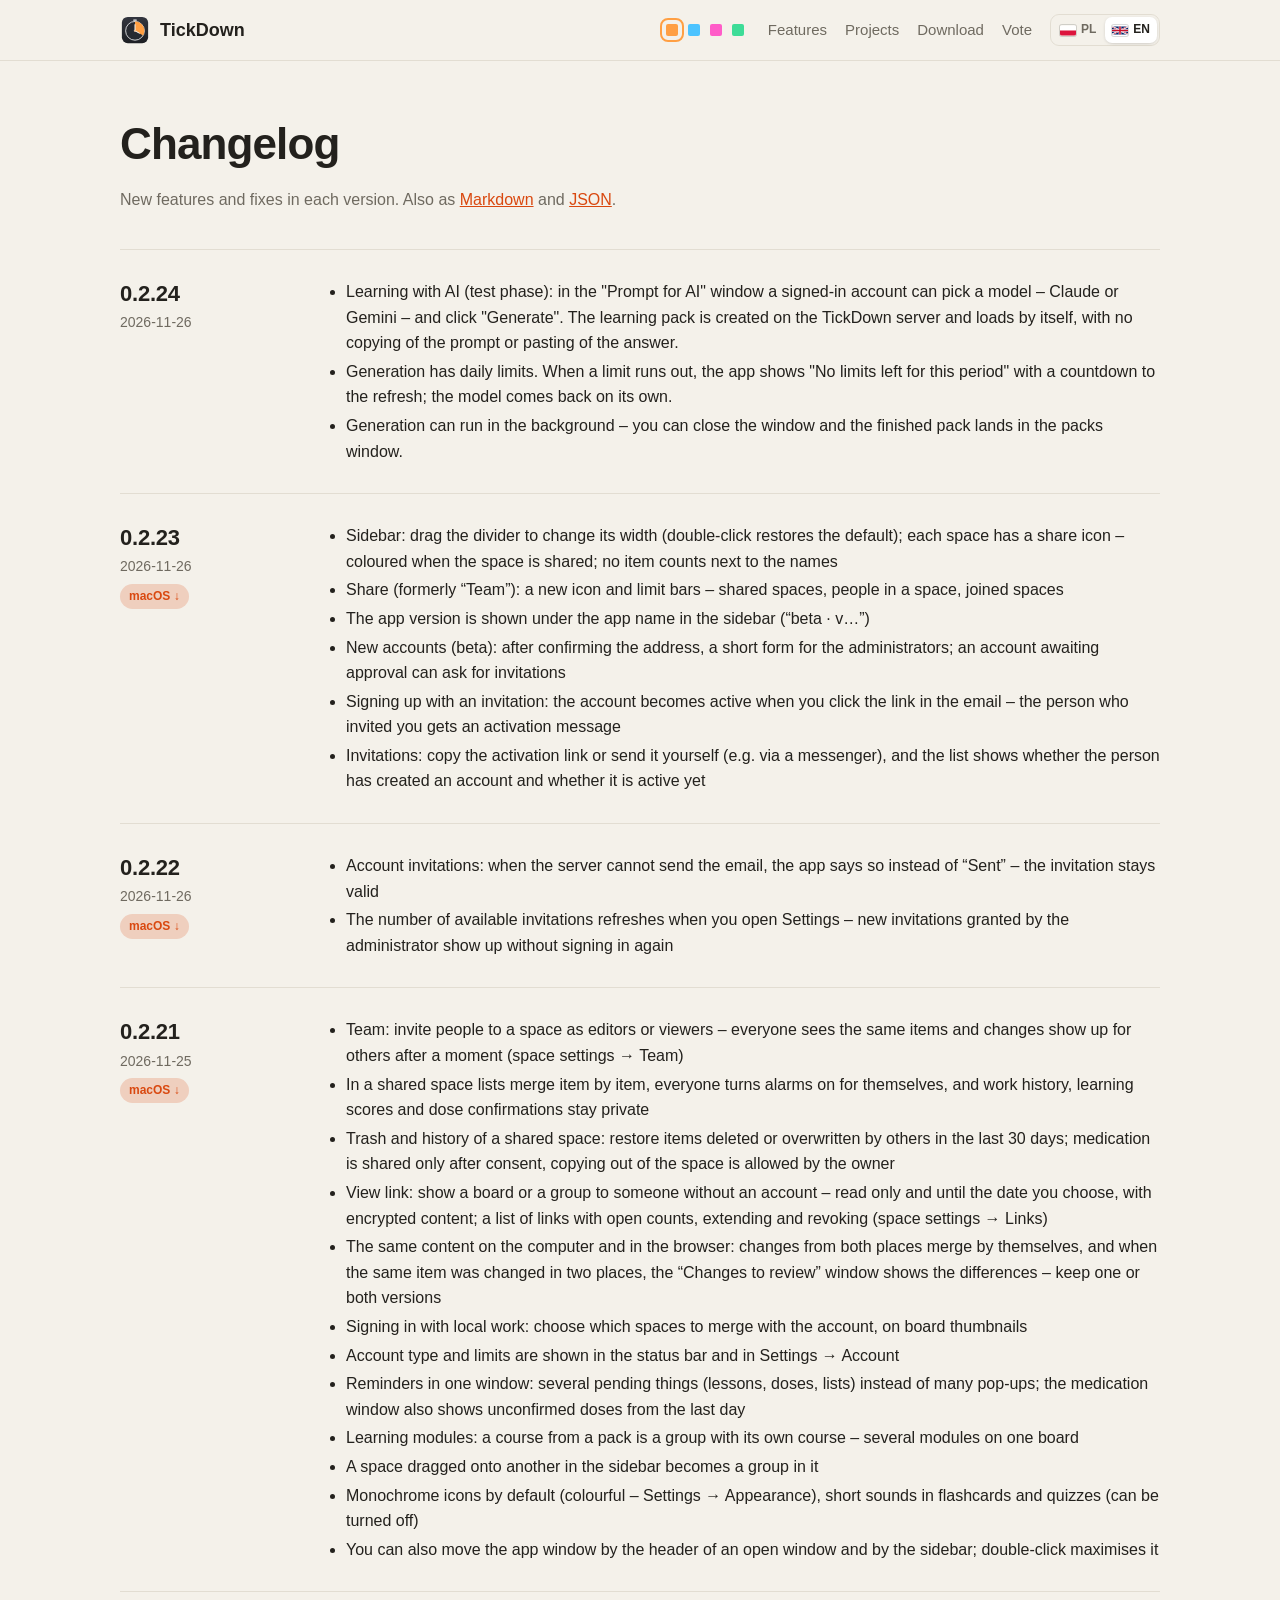
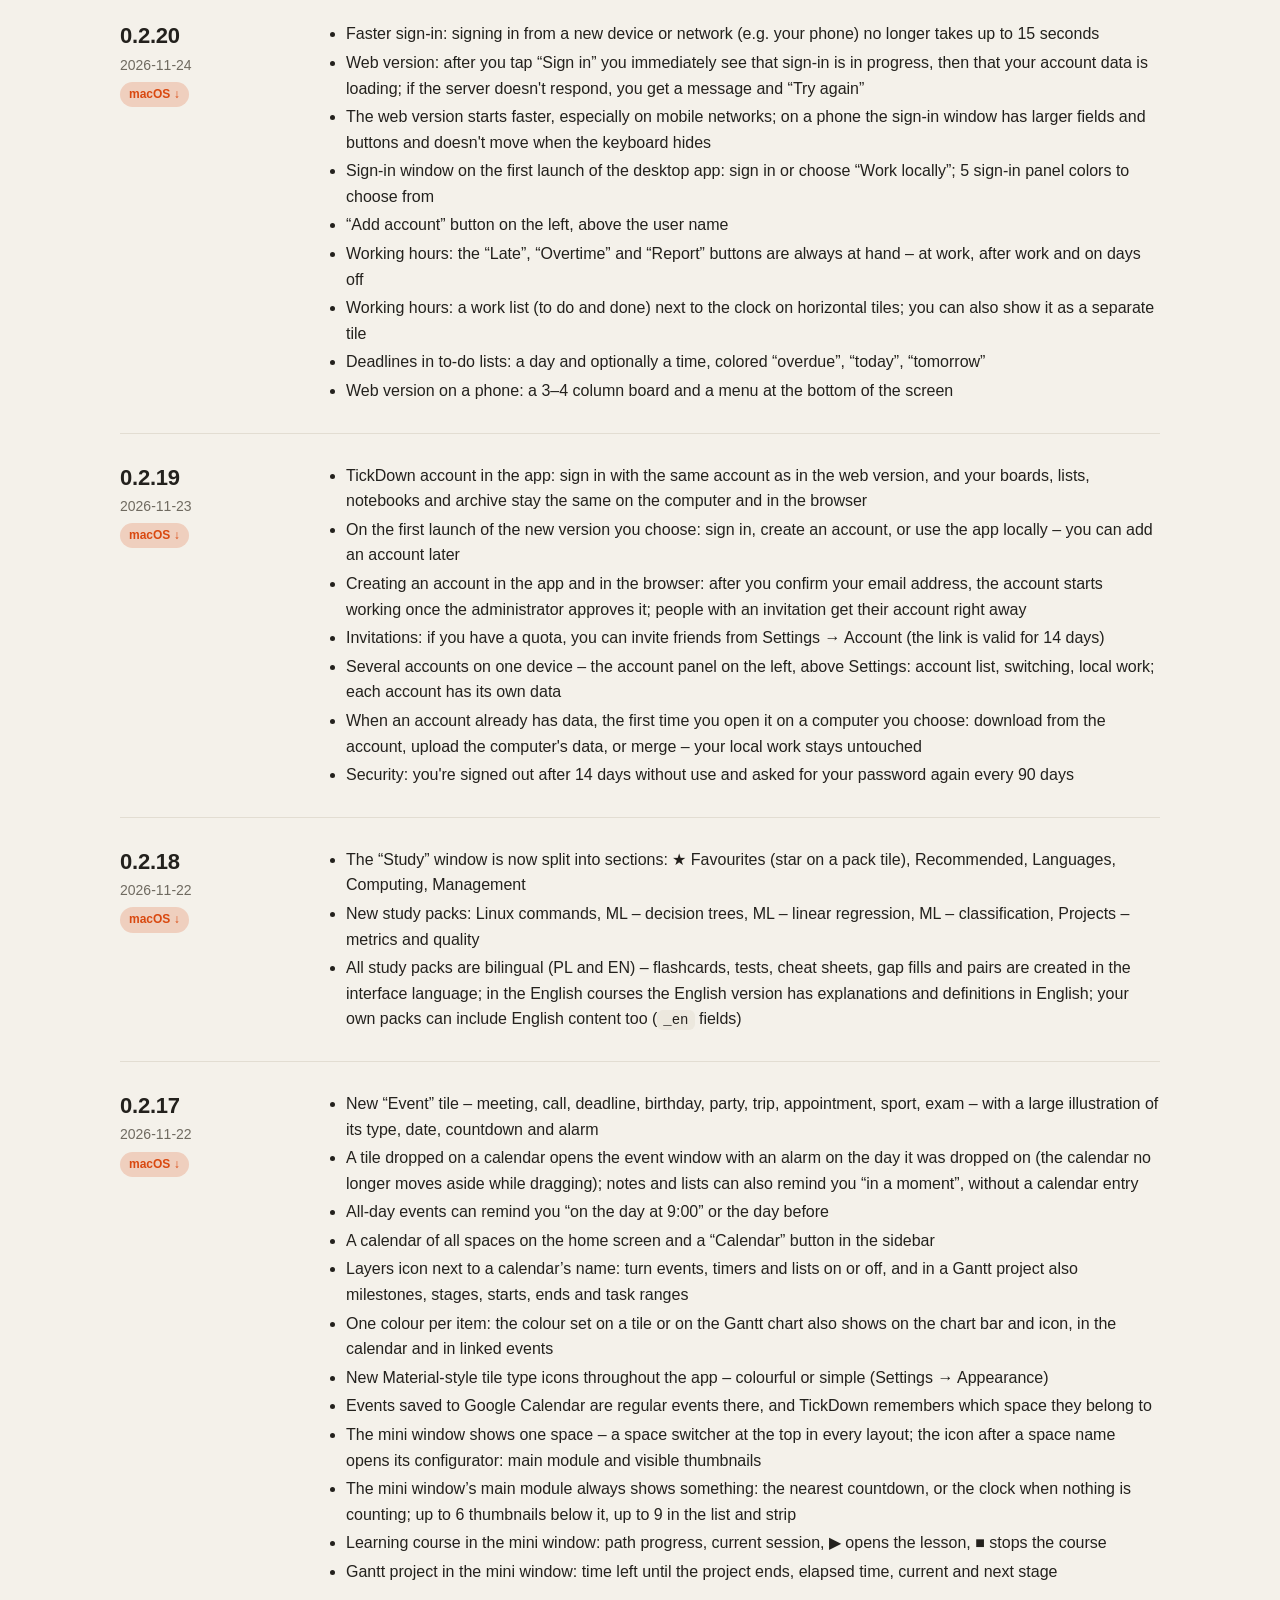
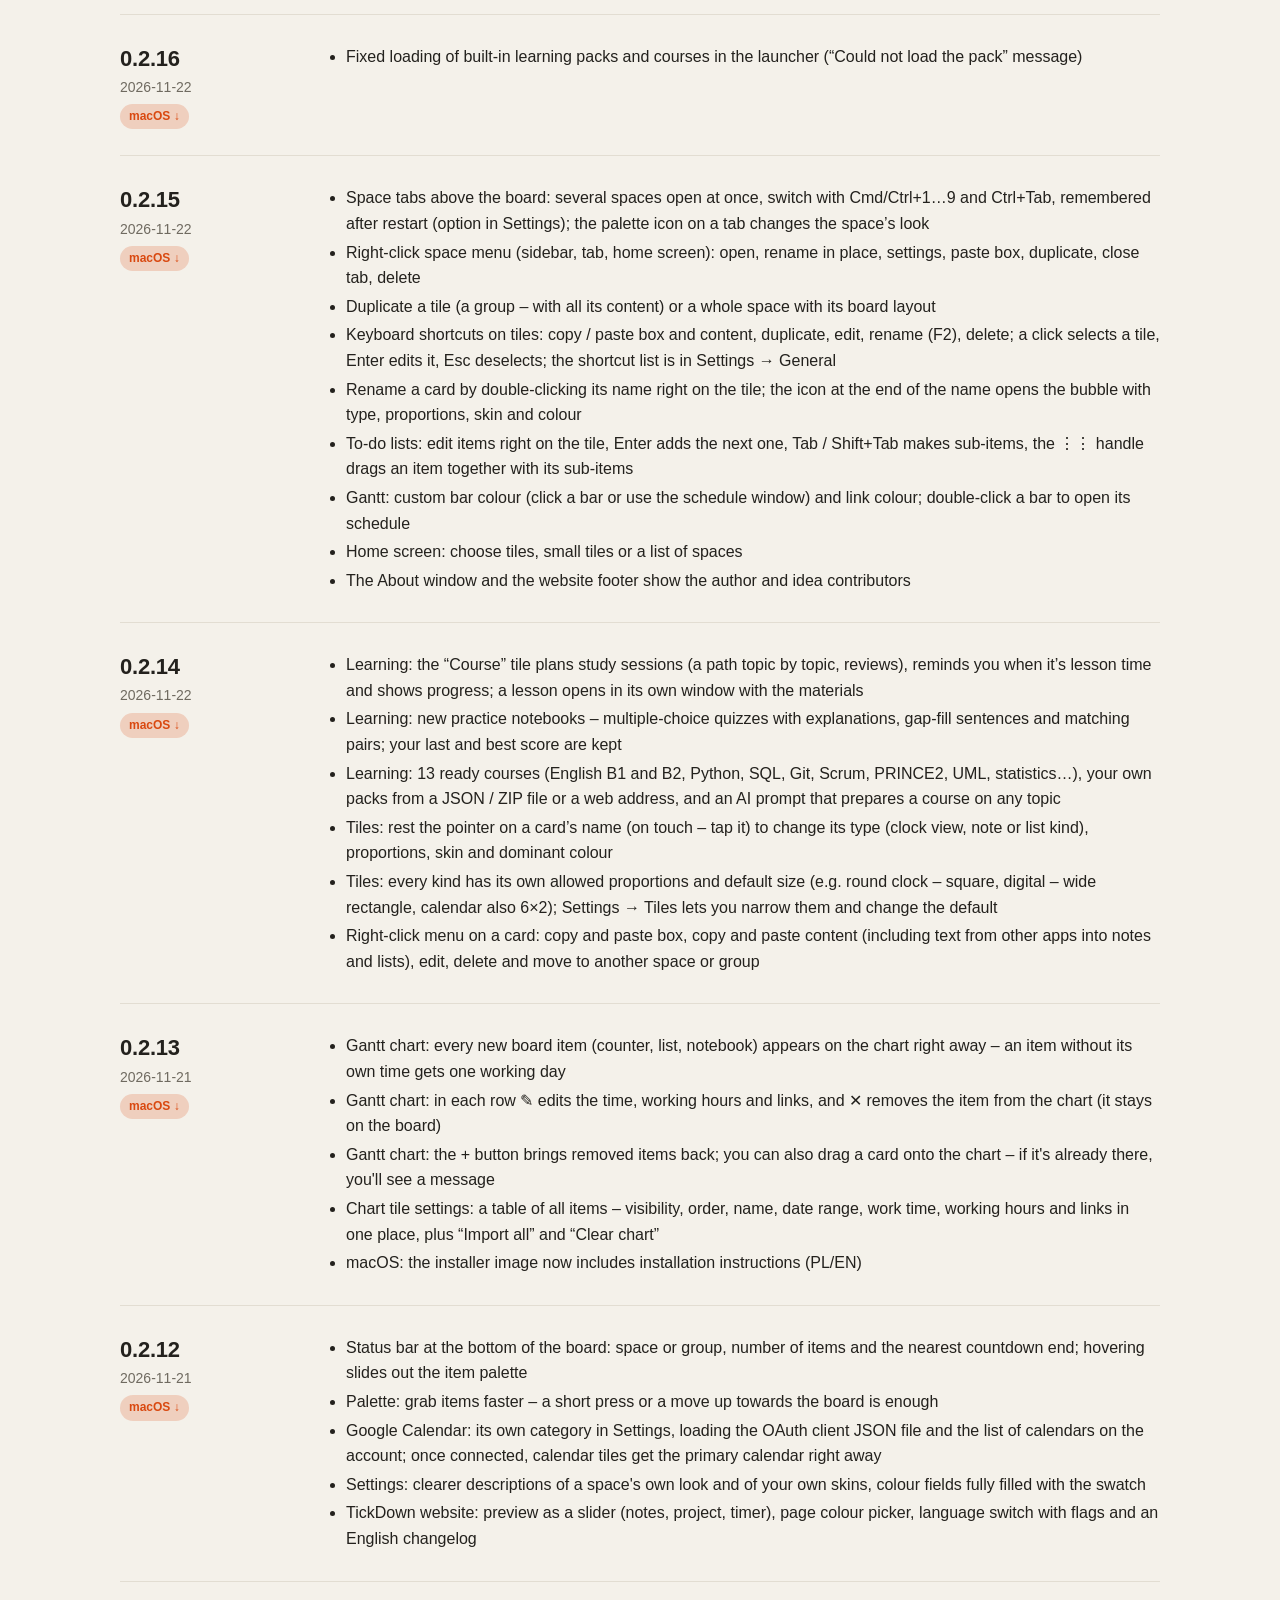
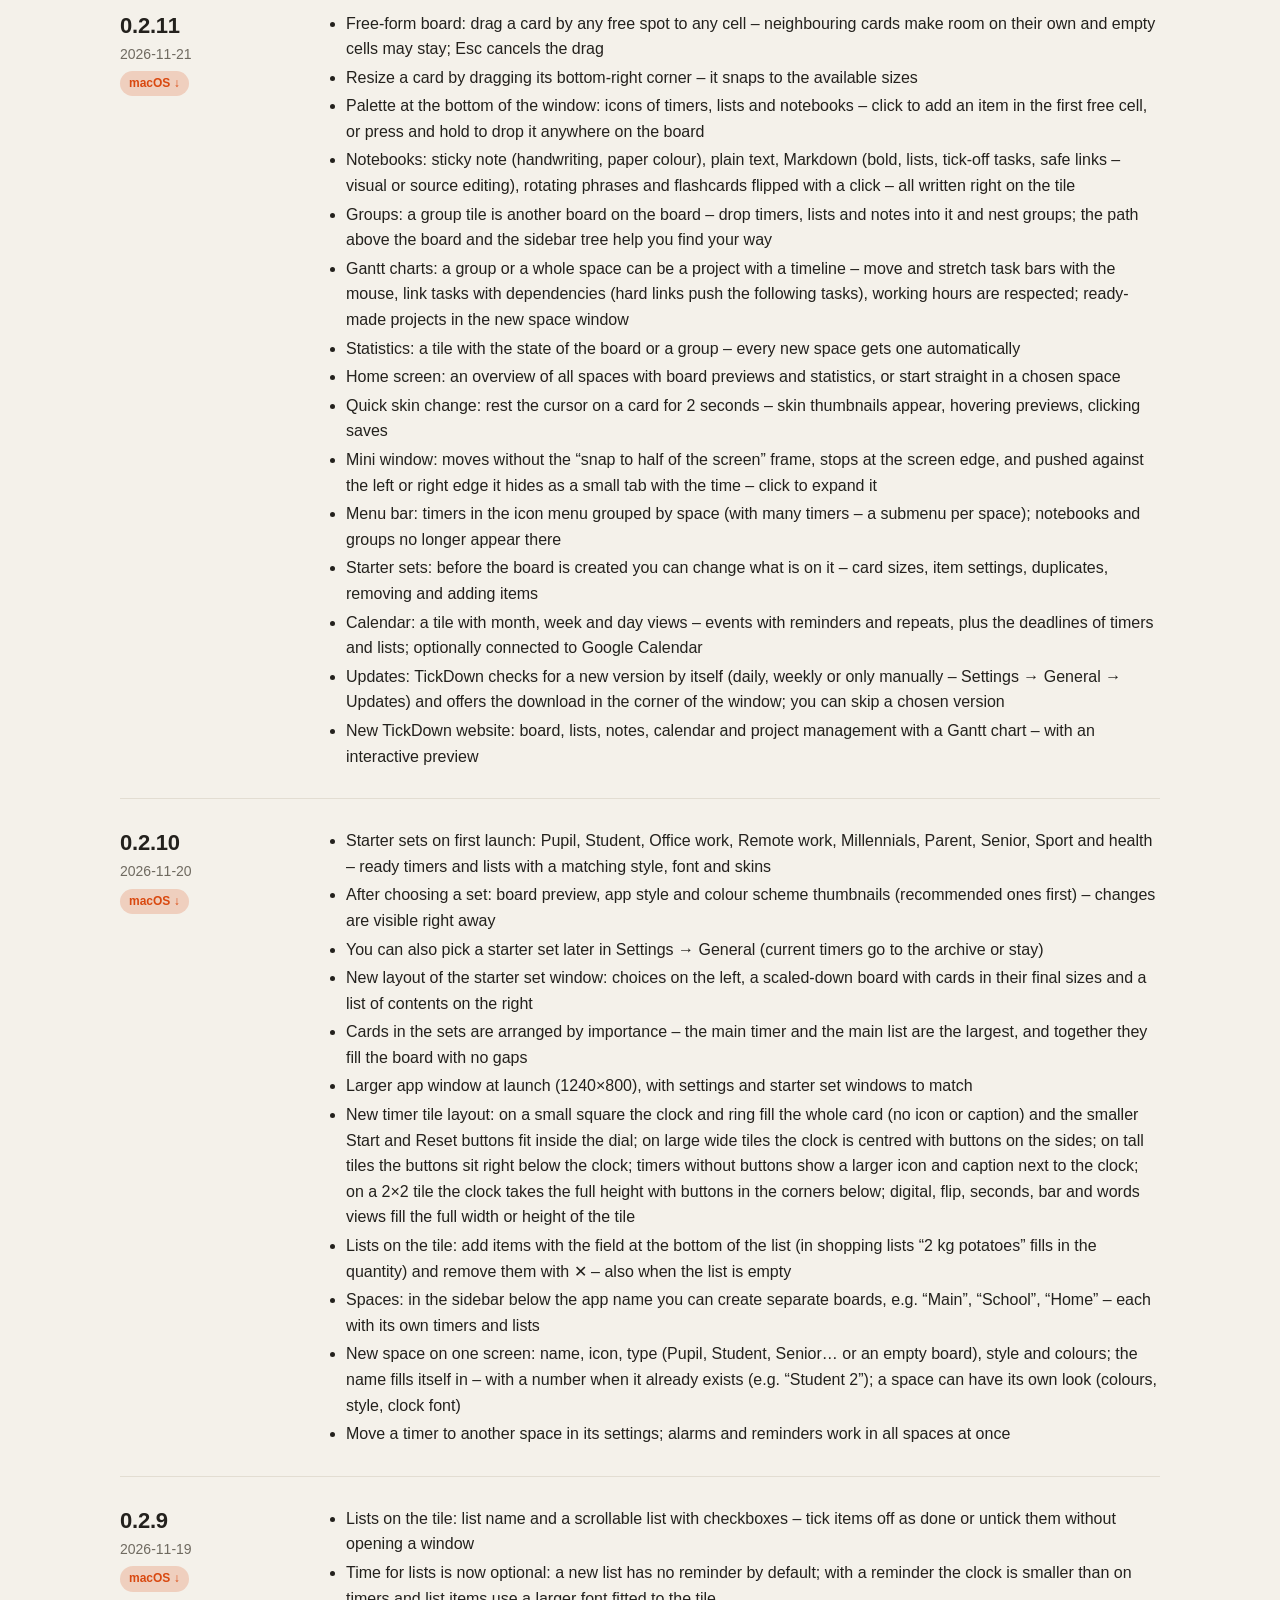
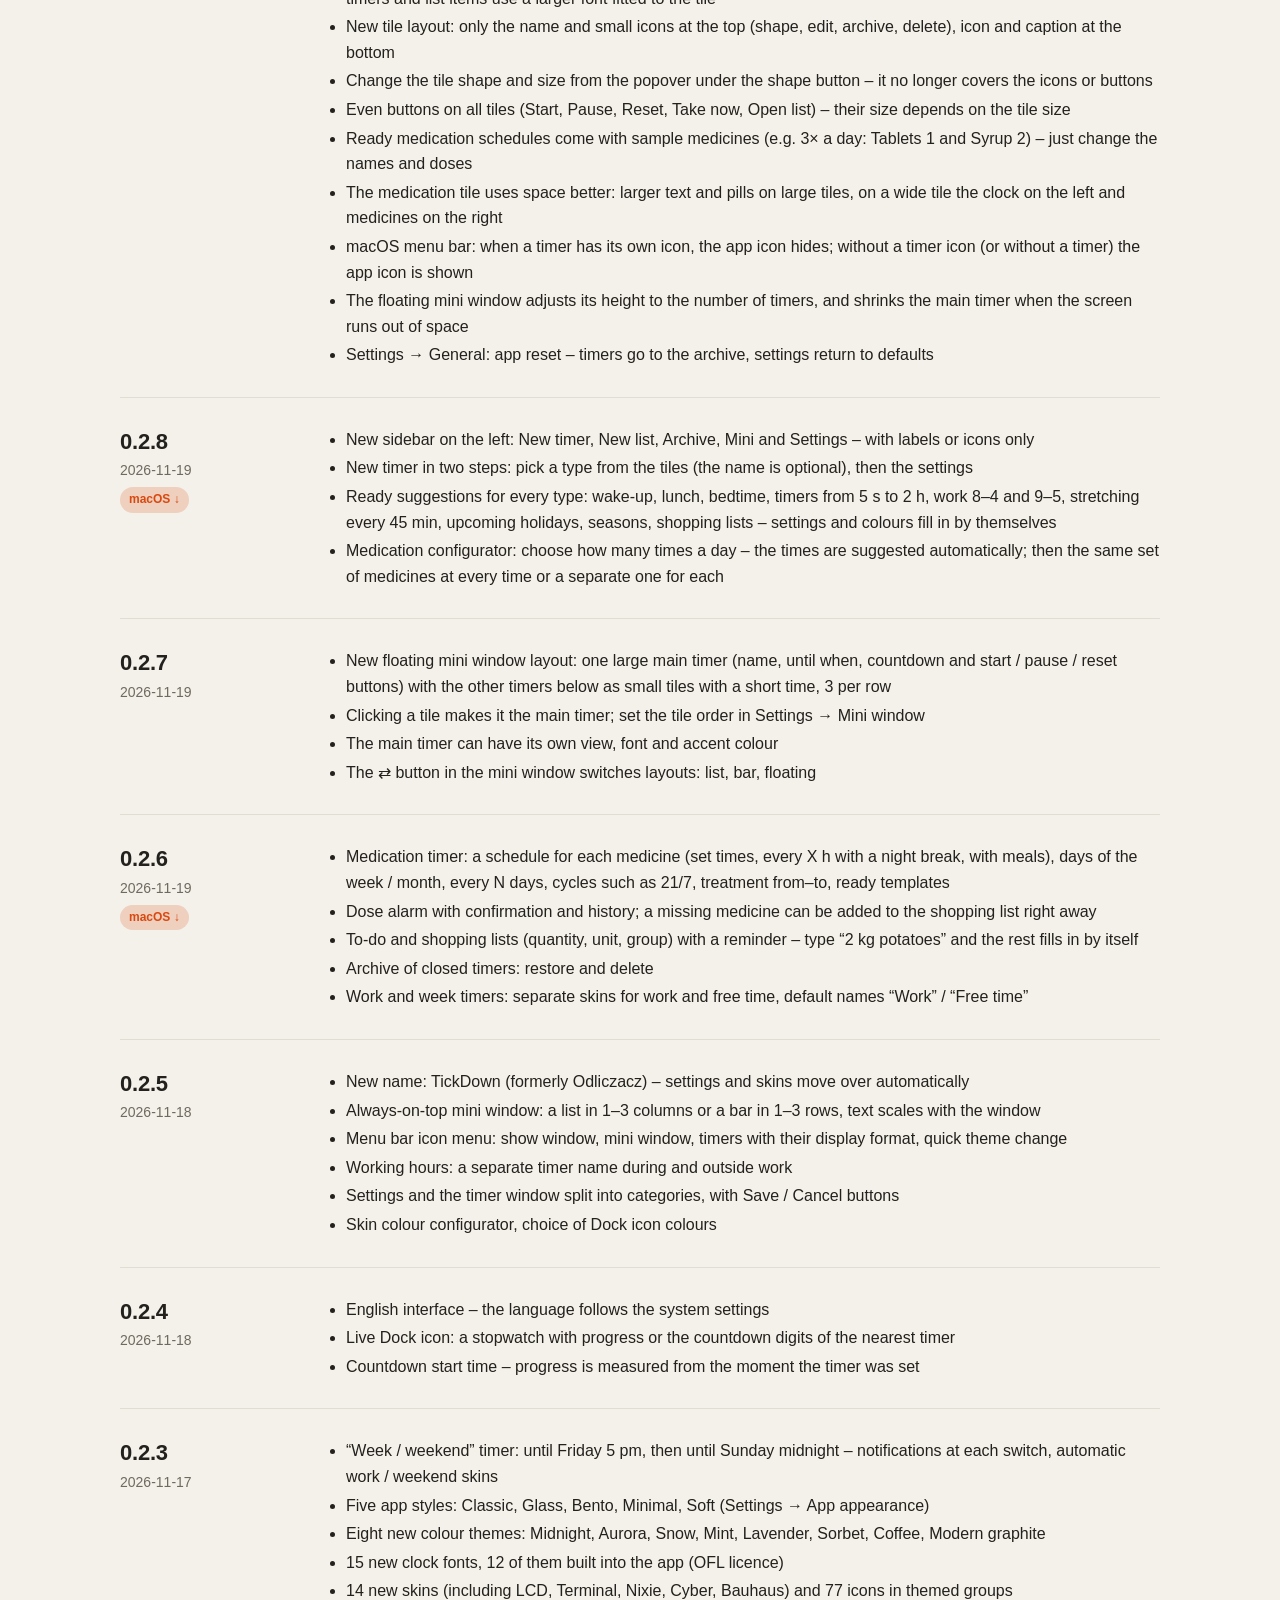
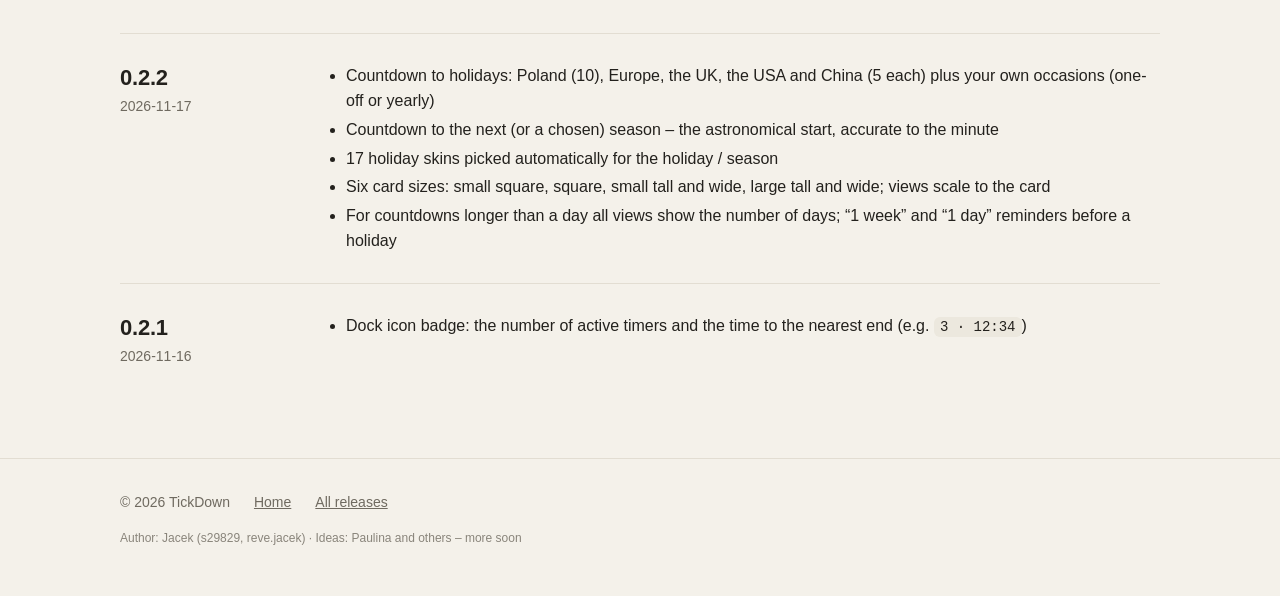
==== commit 67520caf: "Strona: aktualizacja (8d3a9a0)" ====
--- a/changelog.html
+++ b/changelog.html
@@ -34,8 +34,21 @@
     <h1 data-en="Changelog">Historia zmian</h1>
     <p class="sub" data-en="New features and fixes in each version. Also as <a href=&quot;changelog.en.md&quot;>Markdown</a> and <a href=&quot;changelog.json&quot;>JSON</a>.">
       Nowe funkcje i poprawki w kolejnych wersjach. Także jako <a href="changelog.md">Markdown</a> i <a href="changelog.json">JSON</a>.</p>
+    <article class="release" id="v0.2.24">
+      <div><h2>0.2.24</h2><time datetime="2026-11-26">2026-11-26</time></div>
+      <ul class="cl-pl" lang="pl">
+        <li>Nauka z AI (faza testowa): w oknie „Prompt dla AI” zalogowane konto może wybrać model – Claude albo Gemini – i kliknąć „Wygeneruj”. Paczka nauki powstaje na serwerze TickDown i sama się wczytuje, bez kopiowania promptu i wklejania odpowiedzi.</li>
+        <li>Generowanie ma dzienne limity. Gdy limit się wyczerpie, aplikacja pokazuje „Brak limitów w tym okresie” i odlicza, za ile się odnowi; model wraca na listę sam.</li>
+        <li>Generowanie można zostawić w tle – okno da się zamknąć, a gotowa paczka trafi do okna paczek.</li>
+      </ul>
+      <ul class="cl-en" lang="en">
+        <li>Learning with AI (test phase): in the &quot;Prompt for AI&quot; window a signed-in account can pick a model – Claude or Gemini – and click &quot;Generate&quot;. The learning pack is created on the TickDown server and loads by itself, with no copying of the prompt or pasting of the answer.</li>
+        <li>Generation has daily limits. When a limit runs out, the app shows &quot;No limits left for this period&quot; with a countdown to the refresh; the model comes back on its own.</li>
+        <li>Generation can run in the background – you can close the window and the finished pack lands in the packs window.</li>
+      </ul>
+    </article>
     <article class="release" id="v0.2.23">
-      <div><h2>0.2.23</h2><time datetime="2026-11-26">2026-11-26</time></div>
+      <div><h2>0.2.23</h2><time datetime="2026-11-26">2026-11-26</time><a class="badge ok" href="https://github.com/s29829/tickdown-releases/releases/tag/v0.2.23">macOS ↓</a></div>
       <ul class="cl-pl" lang="pl">
         <li>Panel boczny: szerokość zmienisz, przeciągając kreskę podziału (dwuklik przywraca domyślną); przy przestrzeni ikonka udostępniania – w kolorze, gdy przestrzeń jest wspólna; bez liczb elementów przy nazwach</li>
         <li>Udostępnianie (dawniej „Zespół”): nowa ikona i paski limitów – wspólne przestrzenie, osoby w przestrzeni, dołączone przestrzenie</li>
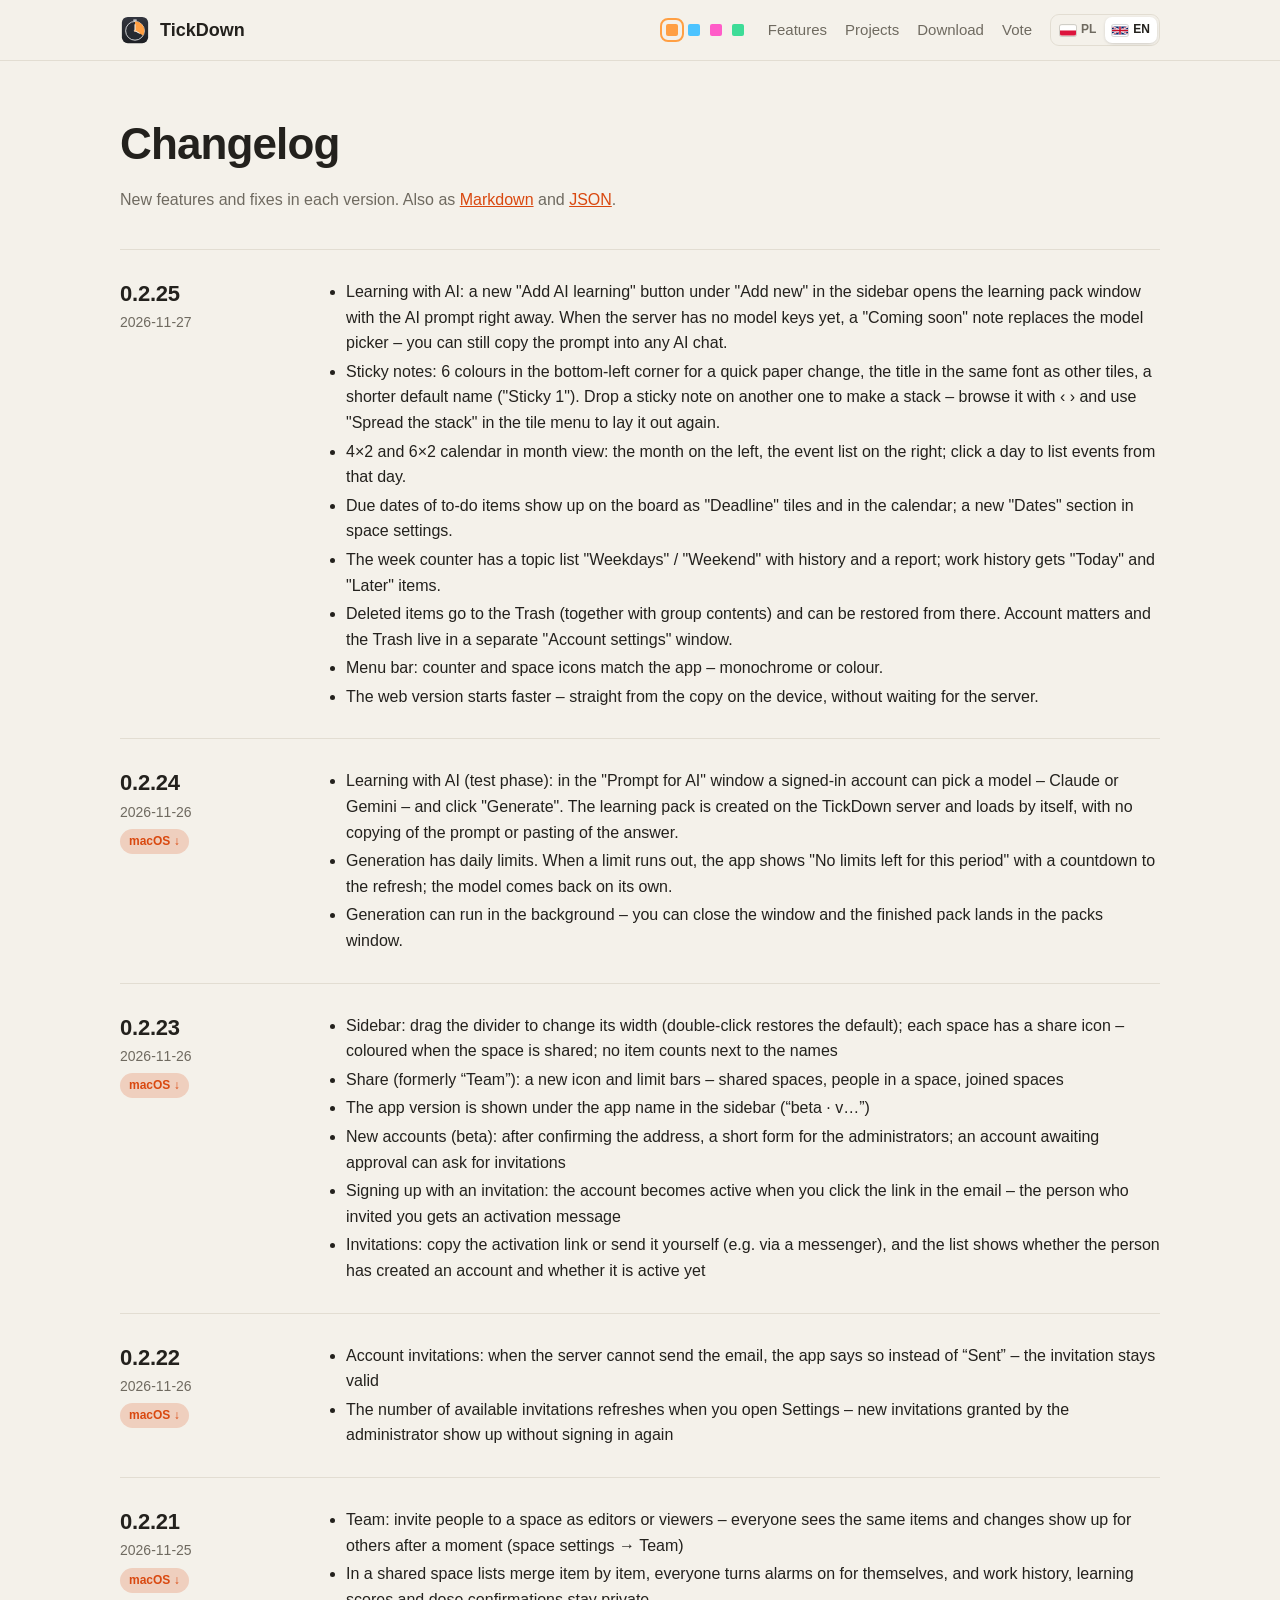
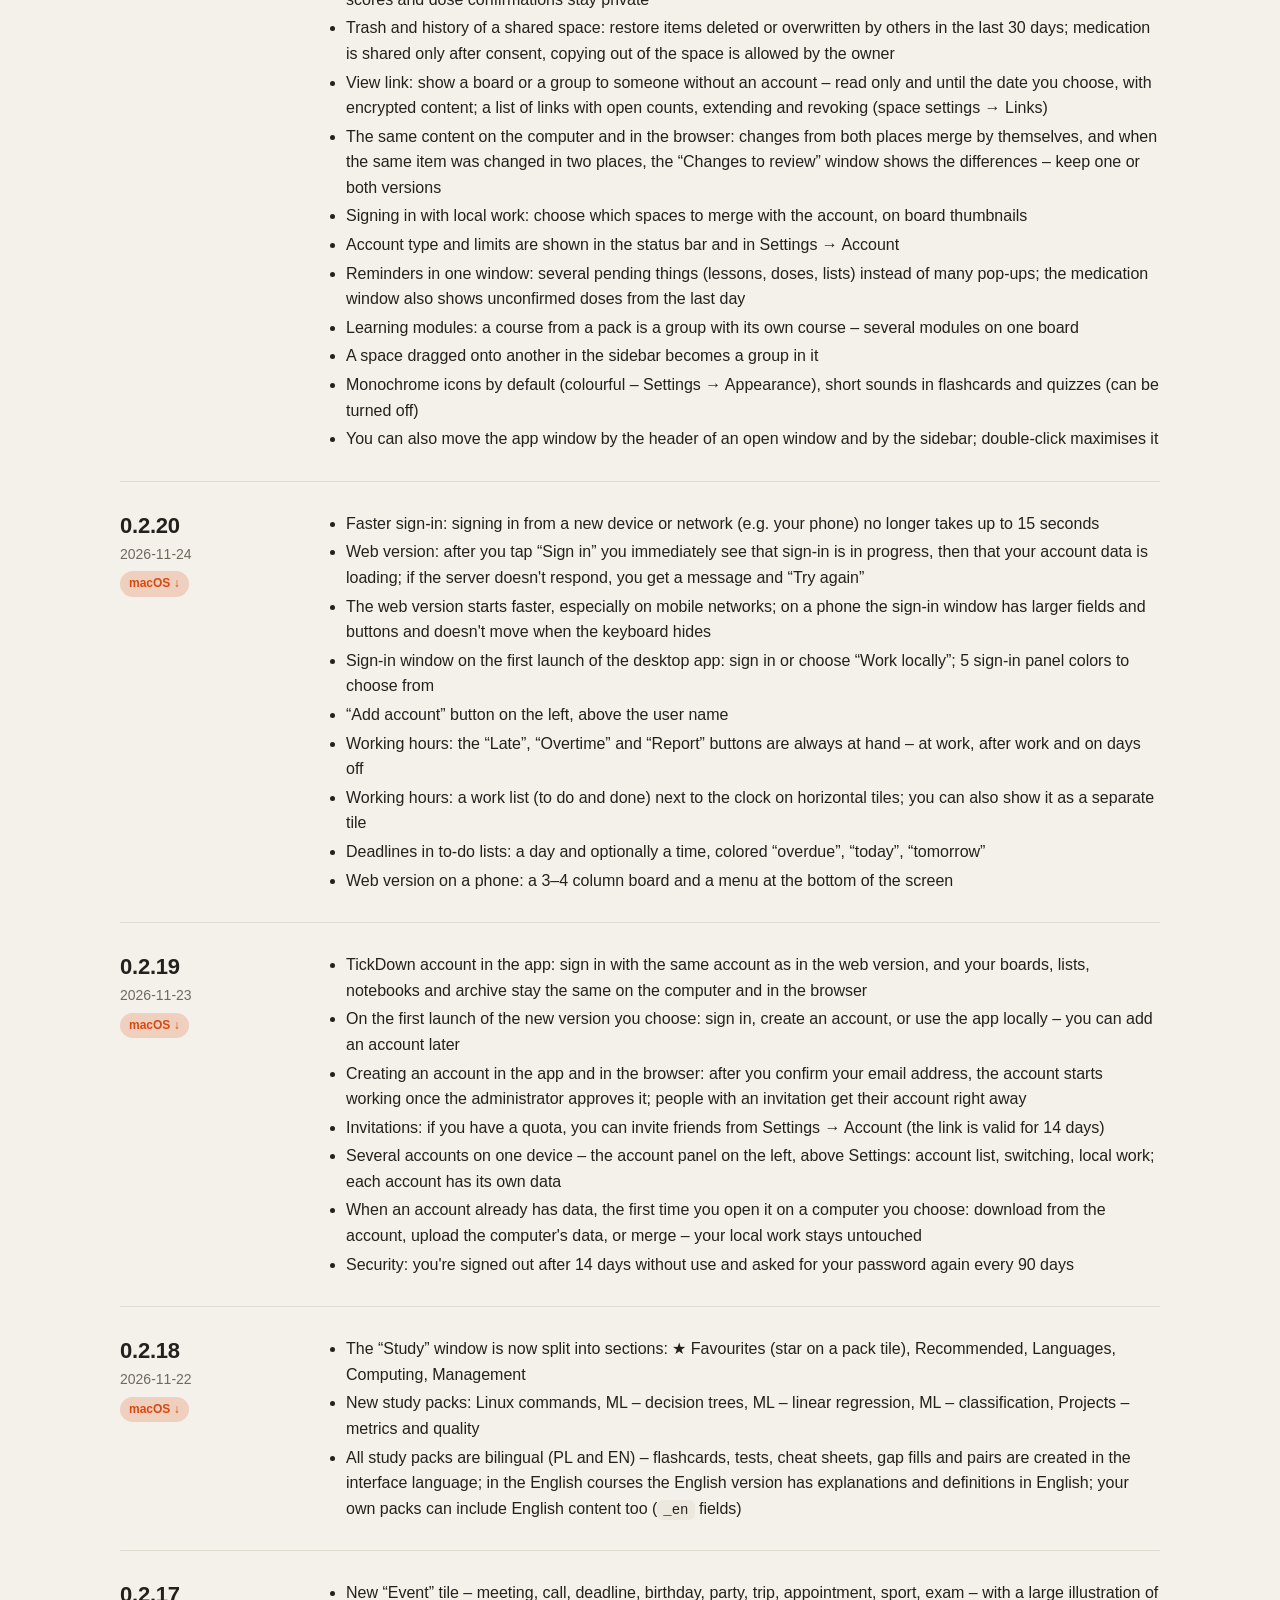
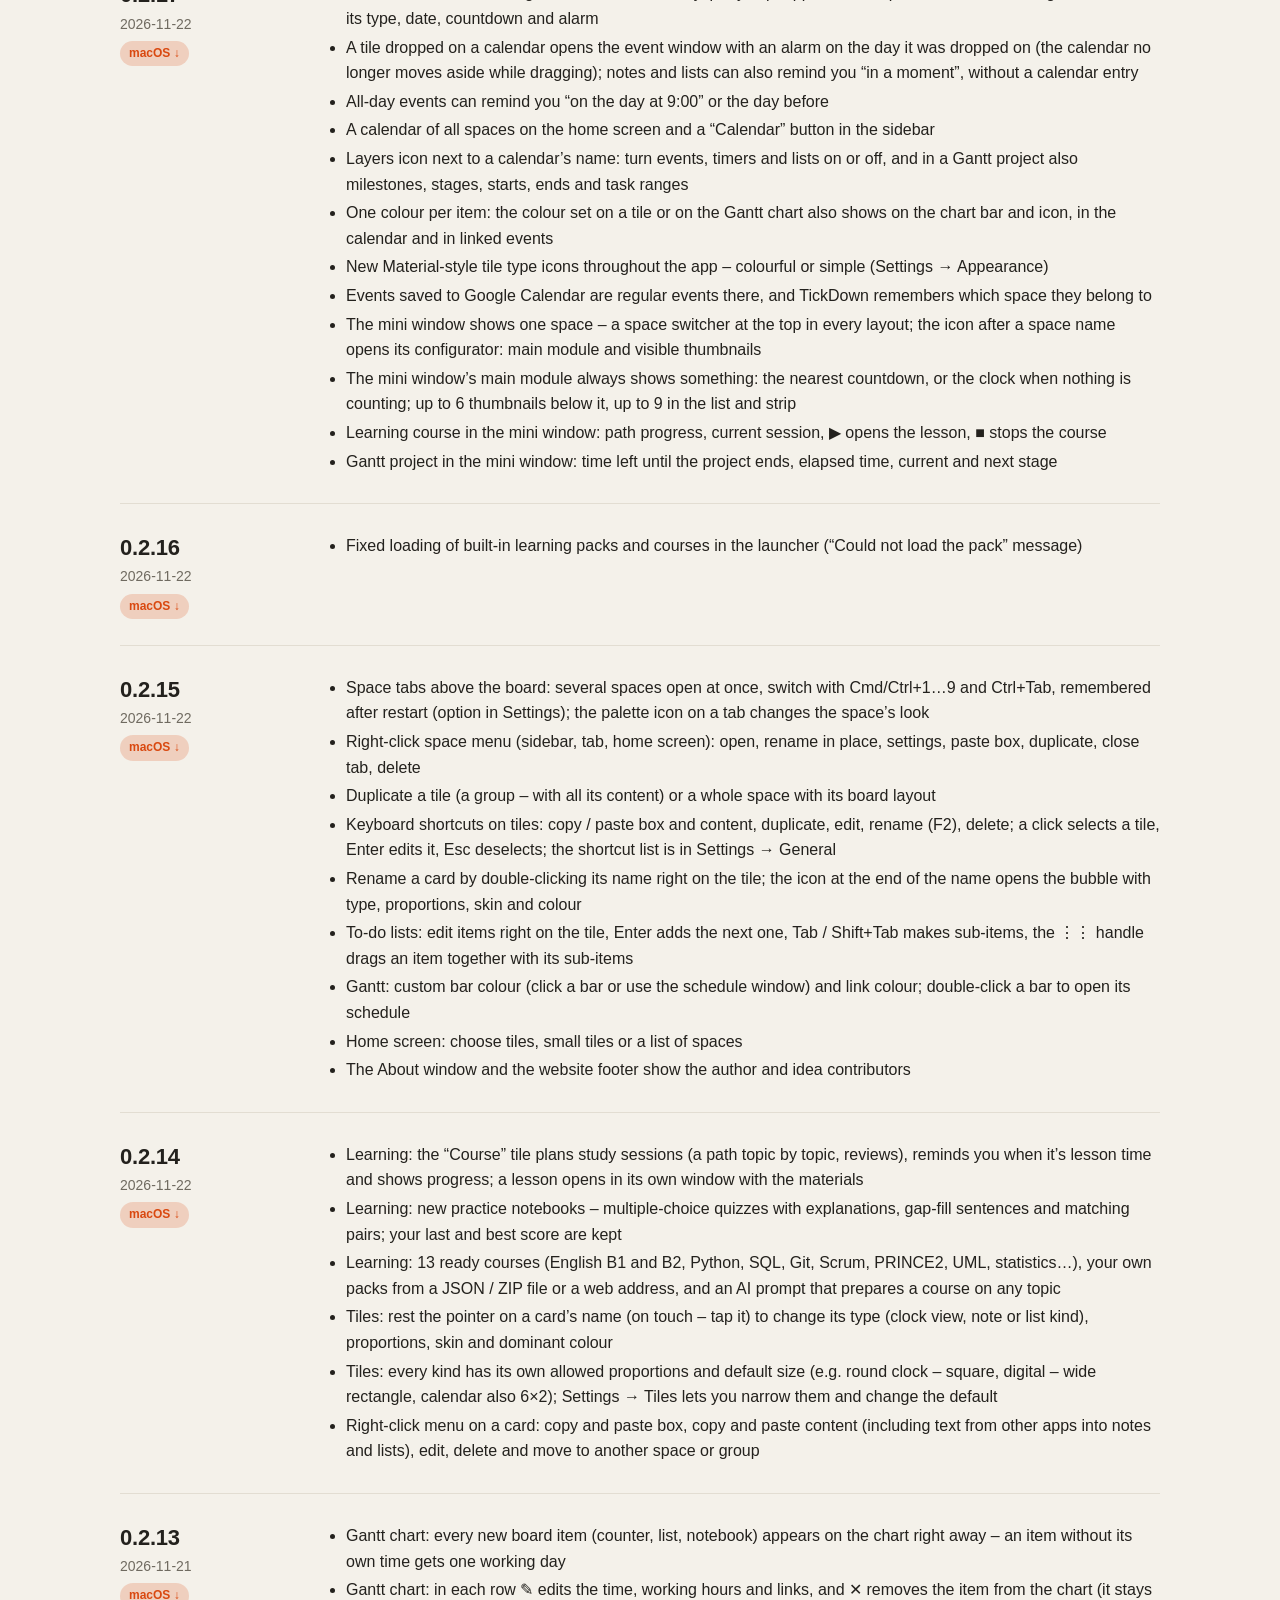
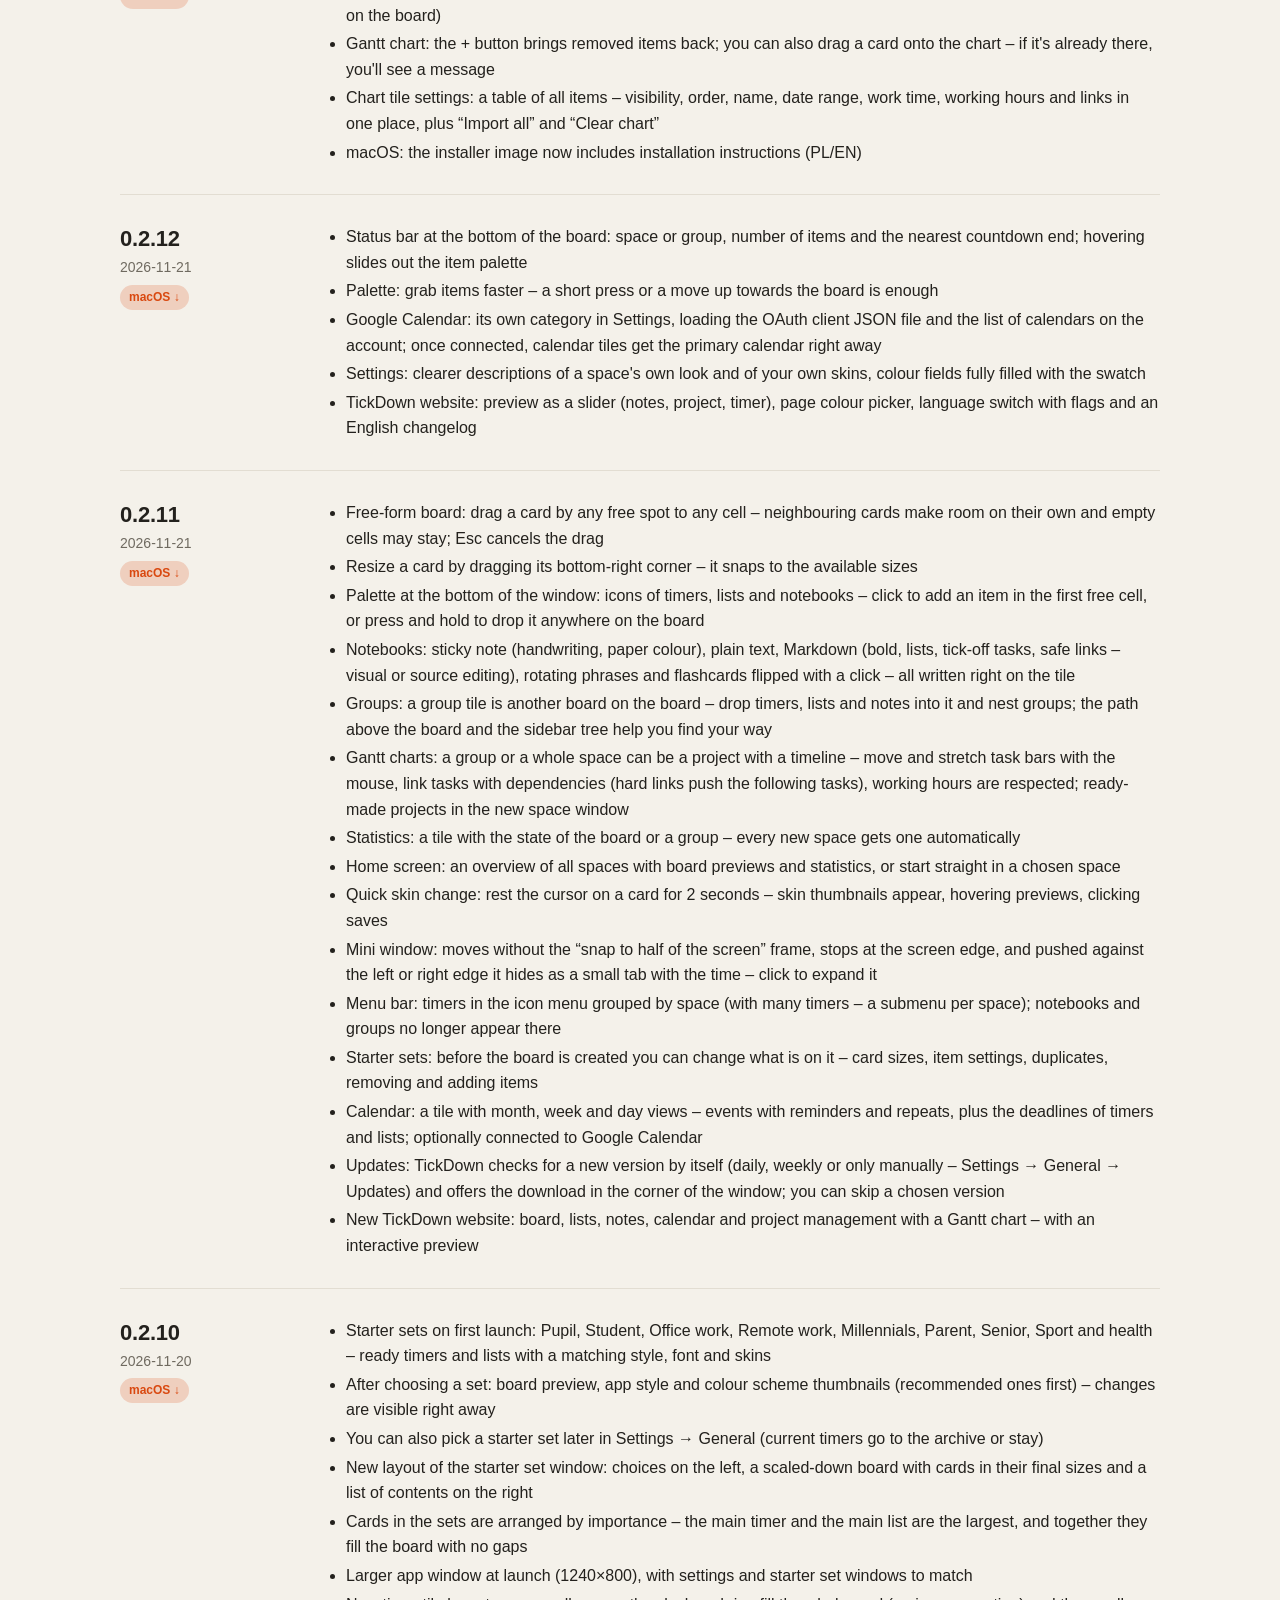
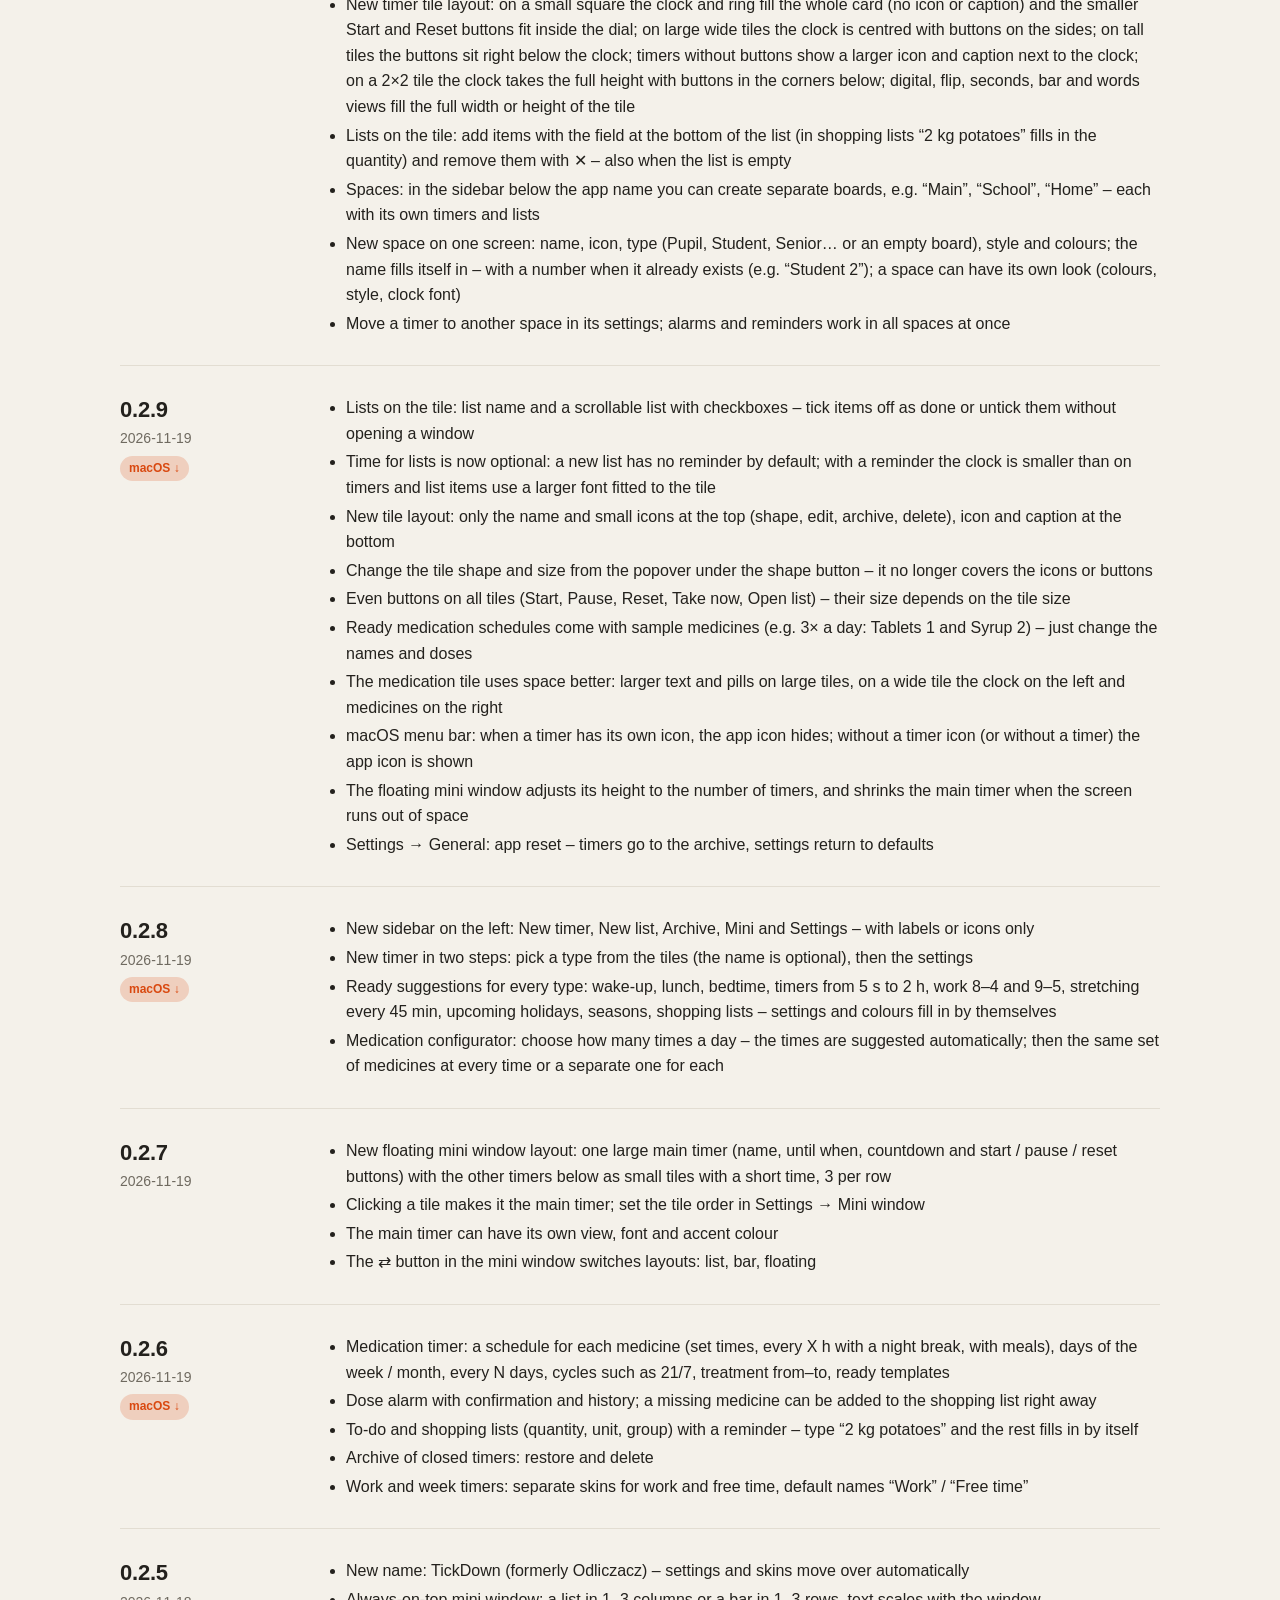
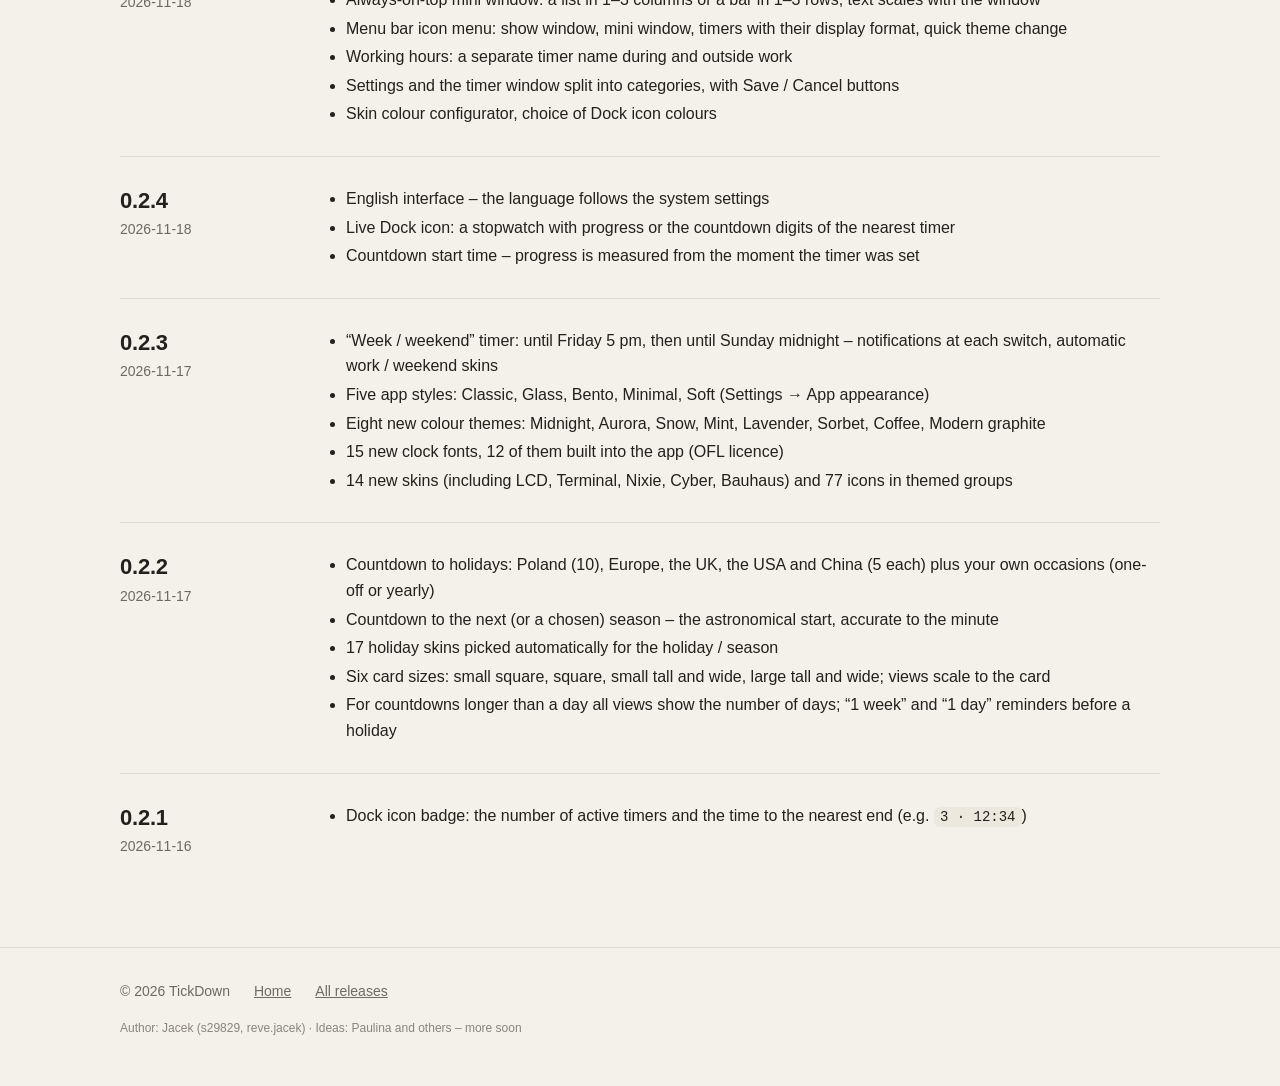
==== commit c657d339: "Strona: aktualizacja (c89292f)" ====
--- a/changelog.html
+++ b/changelog.html
@@ -34,8 +34,31 @@
     <h1 data-en="Changelog">Historia zmian</h1>
     <p class="sub" data-en="New features and fixes in each version. Also as <a href=&quot;changelog.en.md&quot;>Markdown</a> and <a href=&quot;changelog.json&quot;>JSON</a>.">
       Nowe funkcje i poprawki w kolejnych wersjach. Także jako <a href="changelog.md">Markdown</a> i <a href="changelog.json">JSON</a>.</p>
+    <article class="release" id="v0.2.25">
+      <div><h2>0.2.25</h2><time datetime="2026-11-27">2026-11-27</time></div>
+      <ul class="cl-pl" lang="pl">
+        <li>Nauka z AI: w panelu bocznym pod „Dodaj nowy” nowy przycisk „Dodaj naukę z AI” – otwiera od razu okno paczki nauki z promptem dla AI. Gdy na serwerze nie ma jeszcze kluczy do modeli, zamiast wyboru modelu pojawia się zapowiedź „Wkrótce” – prompt nadal można skopiować do dowolnego czatu AI.</li>
+        <li>Karteczki: w lewym dolnym rogu 6 kolorów do szybkiej zmiany papieru, tytuł tą samą czcionką co na innych kafelkach, krótsza nazwa domyślna („Notka 1”). Karteczkę upuszczoną na inną karteczkę układa się w stos – przeglądasz go strzałkami ‹ ›, a „Rozłóż stos” w menu kafelka rozkłada go z powrotem.</li>
+        <li>Kalendarz 4×2 i 6×2 w widoku miesiąca: po lewej miesiąc, po prawej lista wydarzeń; kliknięcie dnia pokazuje listę od tego dnia.</li>
+        <li>Terminy pozycji list do zrobienia pojawiają się na tablicy jako kafelki „Termin” i w kalendarzu; w ustawieniach przestrzeni nowa sekcja „Terminy”.</li>
+        <li>Licznik tygodnia ma listę tematów „W tygodniu” / „Weekend” z historią i raportem; w historii pracy pozycje „Dziś” i „Później”.</li>
+        <li>Usunięte elementy trafiają do Kosza (razem z zawartością grup) i można je stamtąd przywrócić. Sprawy konta i Kosz są w osobnym oknie „Ustawienia konta”.</li>
+        <li>Pasek menu: ikony liczników i przestrzeni takie jak w aplikacji – jednokolorowe albo kolorowe.</li>
+        <li>Wersja web uruchamia się szybciej – od razu z kopii na urządzeniu, bez czekania na serwer.</li>
+      </ul>
+      <ul class="cl-en" lang="en">
+        <li>Learning with AI: a new &quot;Add AI learning&quot; button under &quot;Add new&quot; in the sidebar opens the learning pack window with the AI prompt right away. When the server has no model keys yet, a &quot;Coming soon&quot; note replaces the model picker – you can still copy the prompt into any AI chat.</li>
+        <li>Sticky notes: 6 colours in the bottom-left corner for a quick paper change, the title in the same font as other tiles, a shorter default name (&quot;Sticky 1&quot;). Drop a sticky note on another one to make a stack – browse it with ‹ › and use &quot;Spread the stack&quot; in the tile menu to lay it out again.</li>
+        <li>4×2 and 6×2 calendar in month view: the month on the left, the event list on the right; click a day to list events from that day.</li>
+        <li>Due dates of to-do items show up on the board as &quot;Deadline&quot; tiles and in the calendar; a new &quot;Dates&quot; section in space settings.</li>
+        <li>The week counter has a topic list &quot;Weekdays&quot; / &quot;Weekend&quot; with history and a report; work history gets &quot;Today&quot; and &quot;Later&quot; items.</li>
+        <li>Deleted items go to the Trash (together with group contents) and can be restored from there. Account matters and the Trash live in a separate &quot;Account settings&quot; window.</li>
+        <li>Menu bar: counter and space icons match the app – monochrome or colour.</li>
+        <li>The web version starts faster – straight from the copy on the device, without waiting for the server.</li>
+      </ul>
+    </article>
     <article class="release" id="v0.2.24">
-      <div><h2>0.2.24</h2><time datetime="2026-11-26">2026-11-26</time></div>
+      <div><h2>0.2.24</h2><time datetime="2026-11-26">2026-11-26</time><a class="badge ok" href="https://github.com/s29829/tickdown-releases/releases/tag/v0.2.24">macOS ↓</a></div>
       <ul class="cl-pl" lang="pl">
         <li>Nauka z AI (faza testowa): w oknie „Prompt dla AI” zalogowane konto może wybrać model – Claude albo Gemini – i kliknąć „Wygeneruj”. Paczka nauki powstaje na serwerze TickDown i sama się wczytuje, bez kopiowania promptu i wklejania odpowiedzi.</li>
         <li>Generowanie ma dzienne limity. Gdy limit się wyczerpie, aplikacja pokazuje „Brak limitów w tym okresie” i odlicza, za ile się odnowi; model wraca na listę sam.</li>
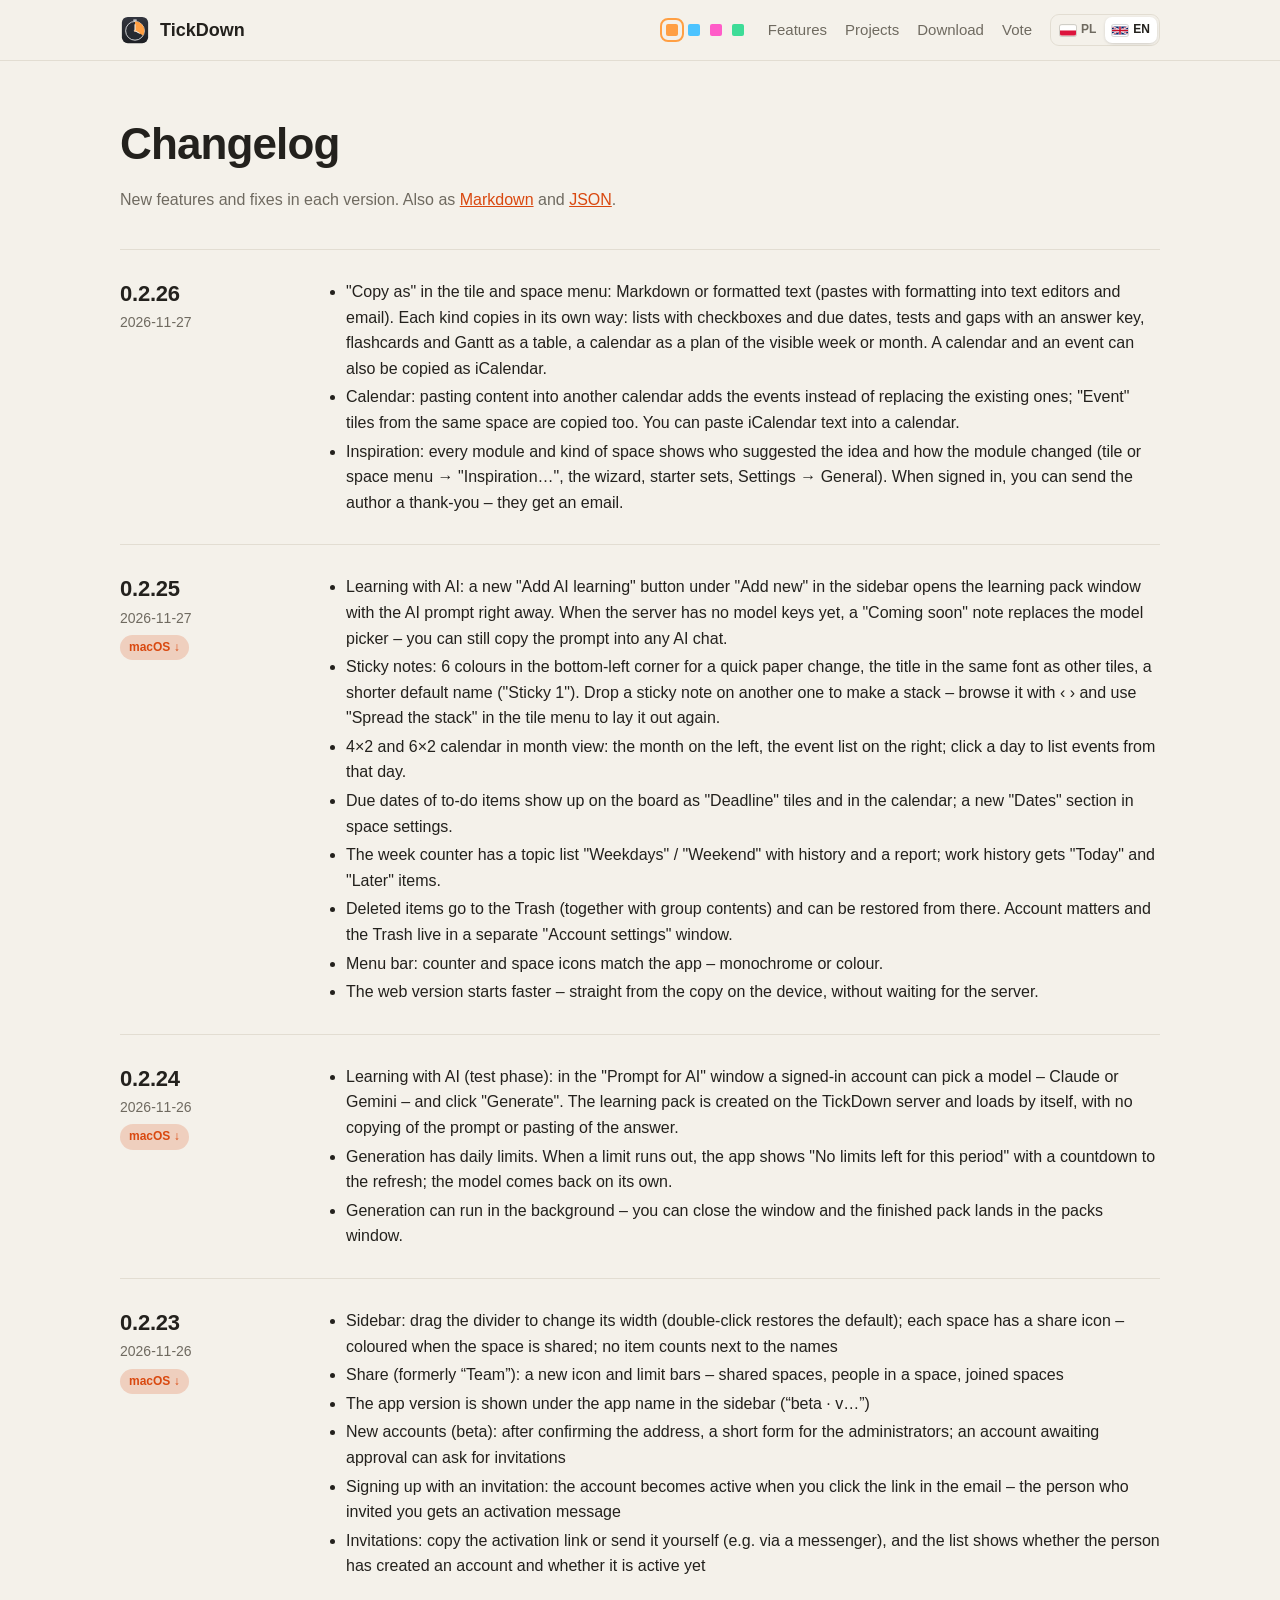
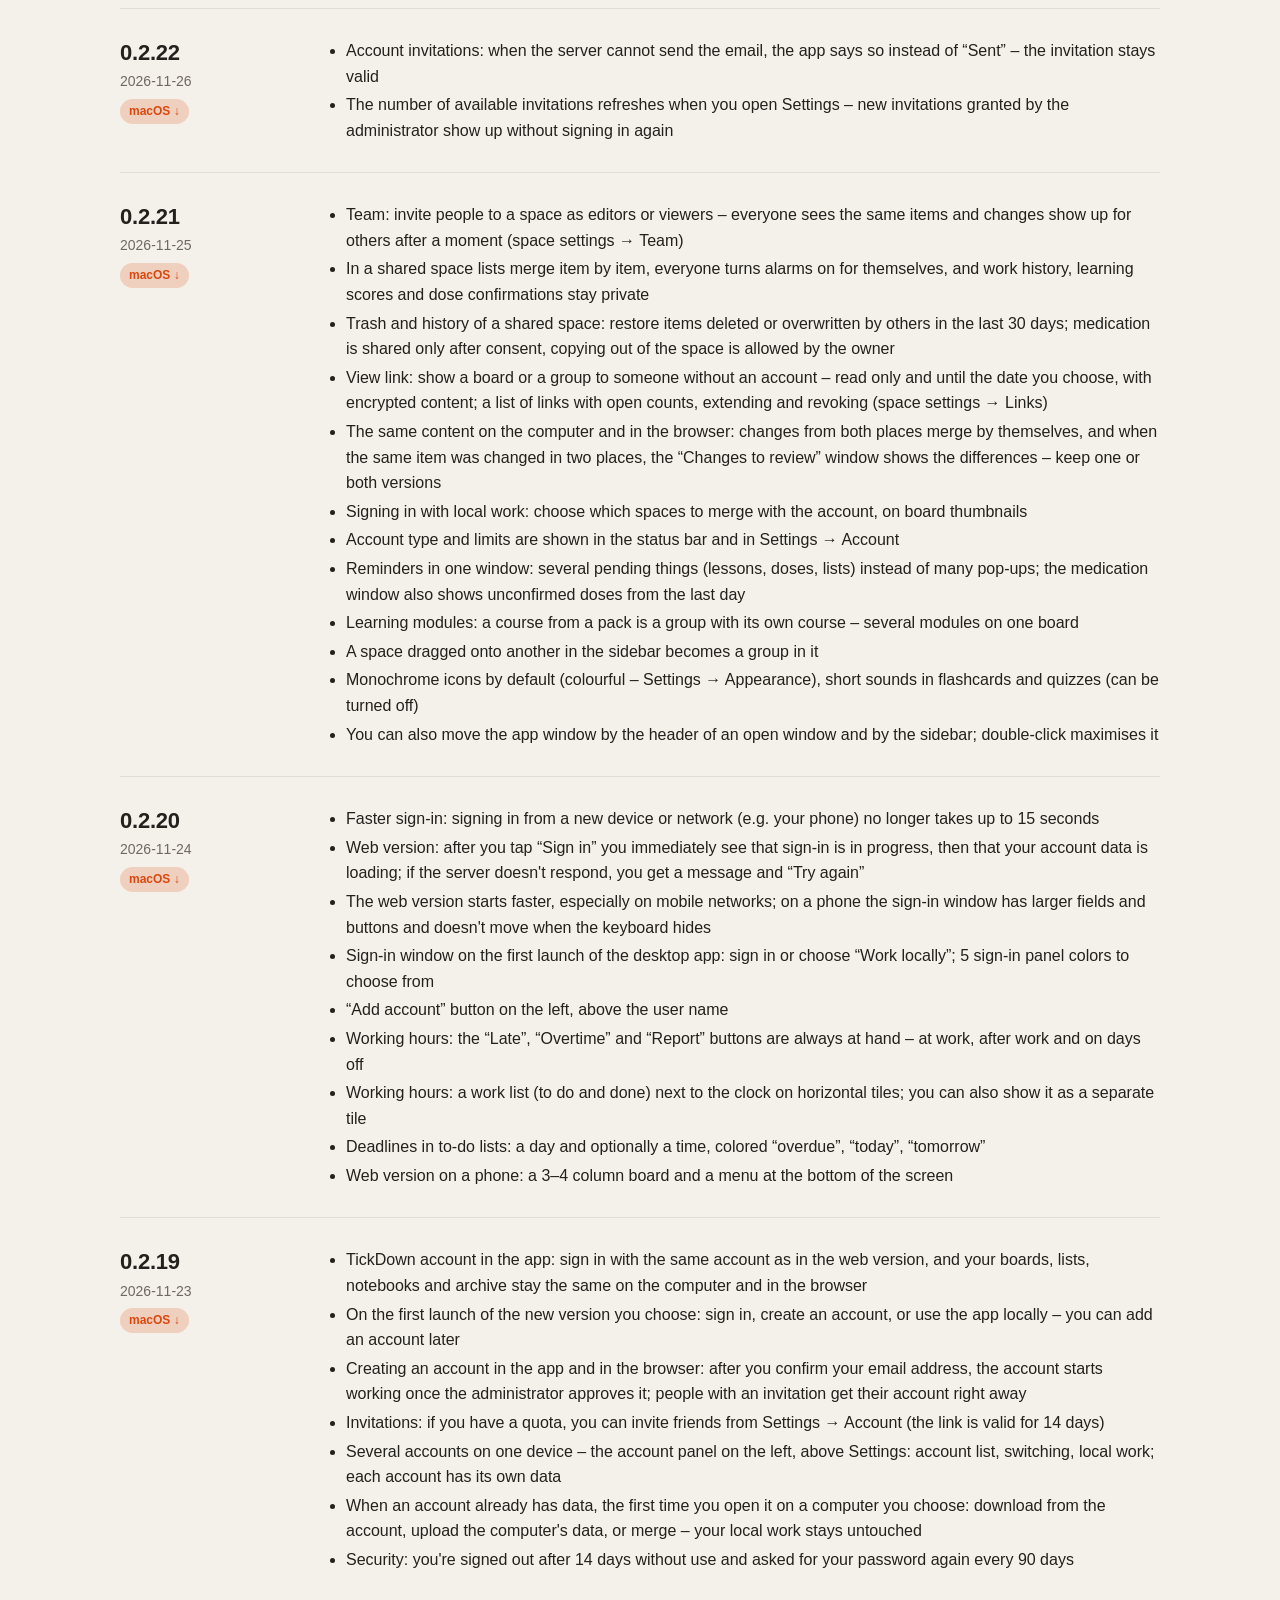
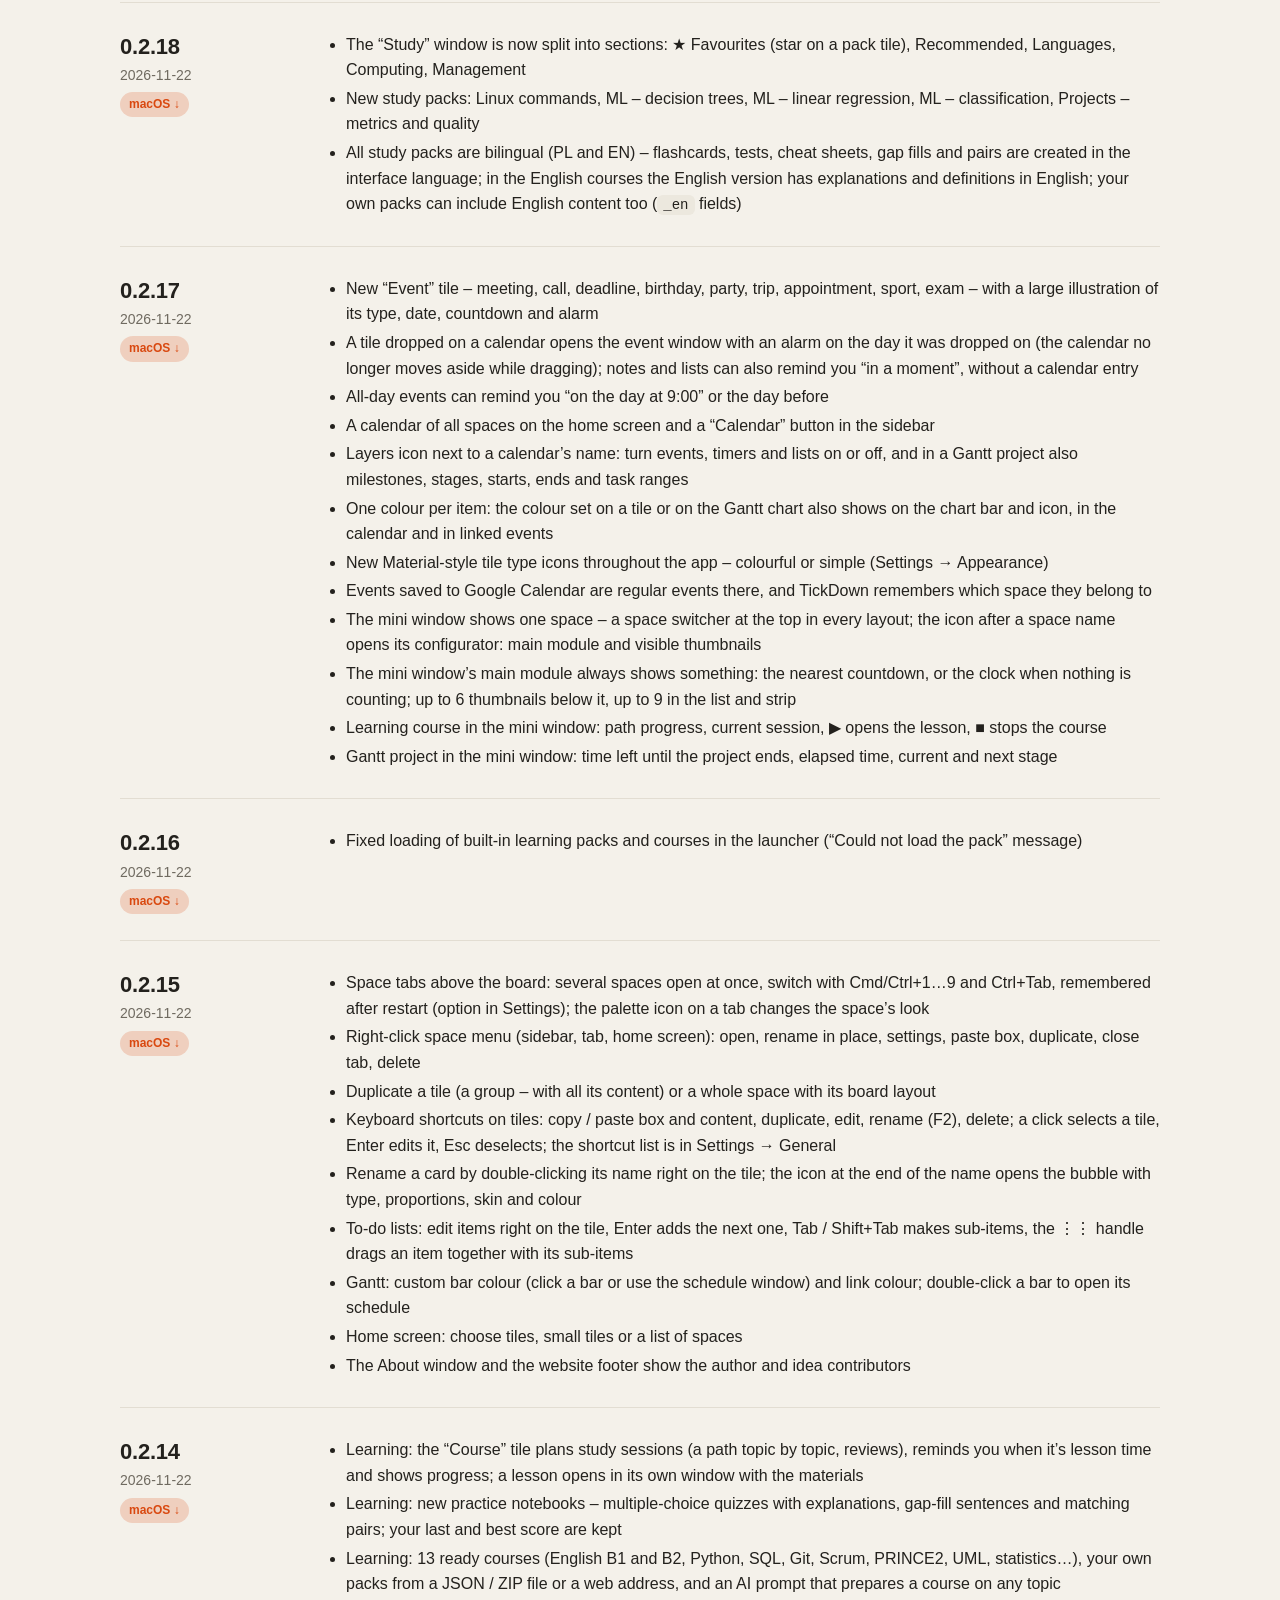
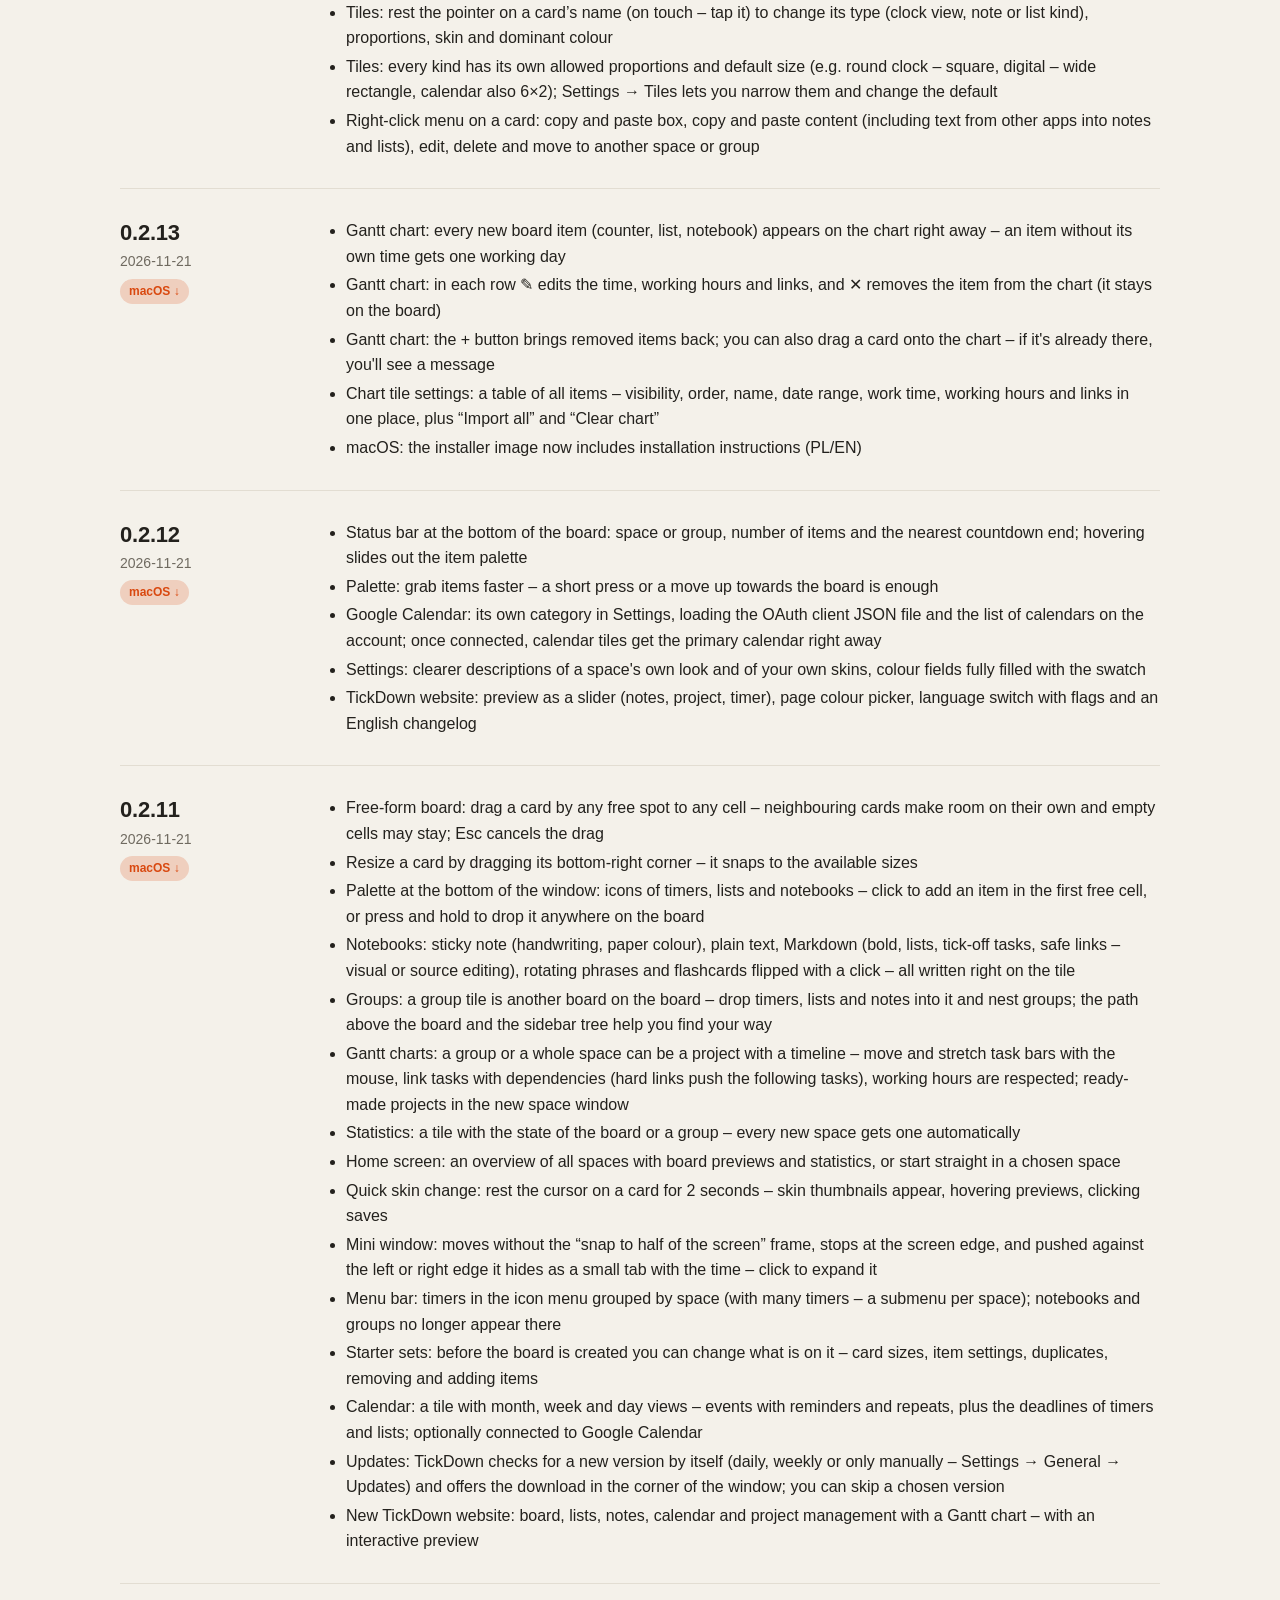
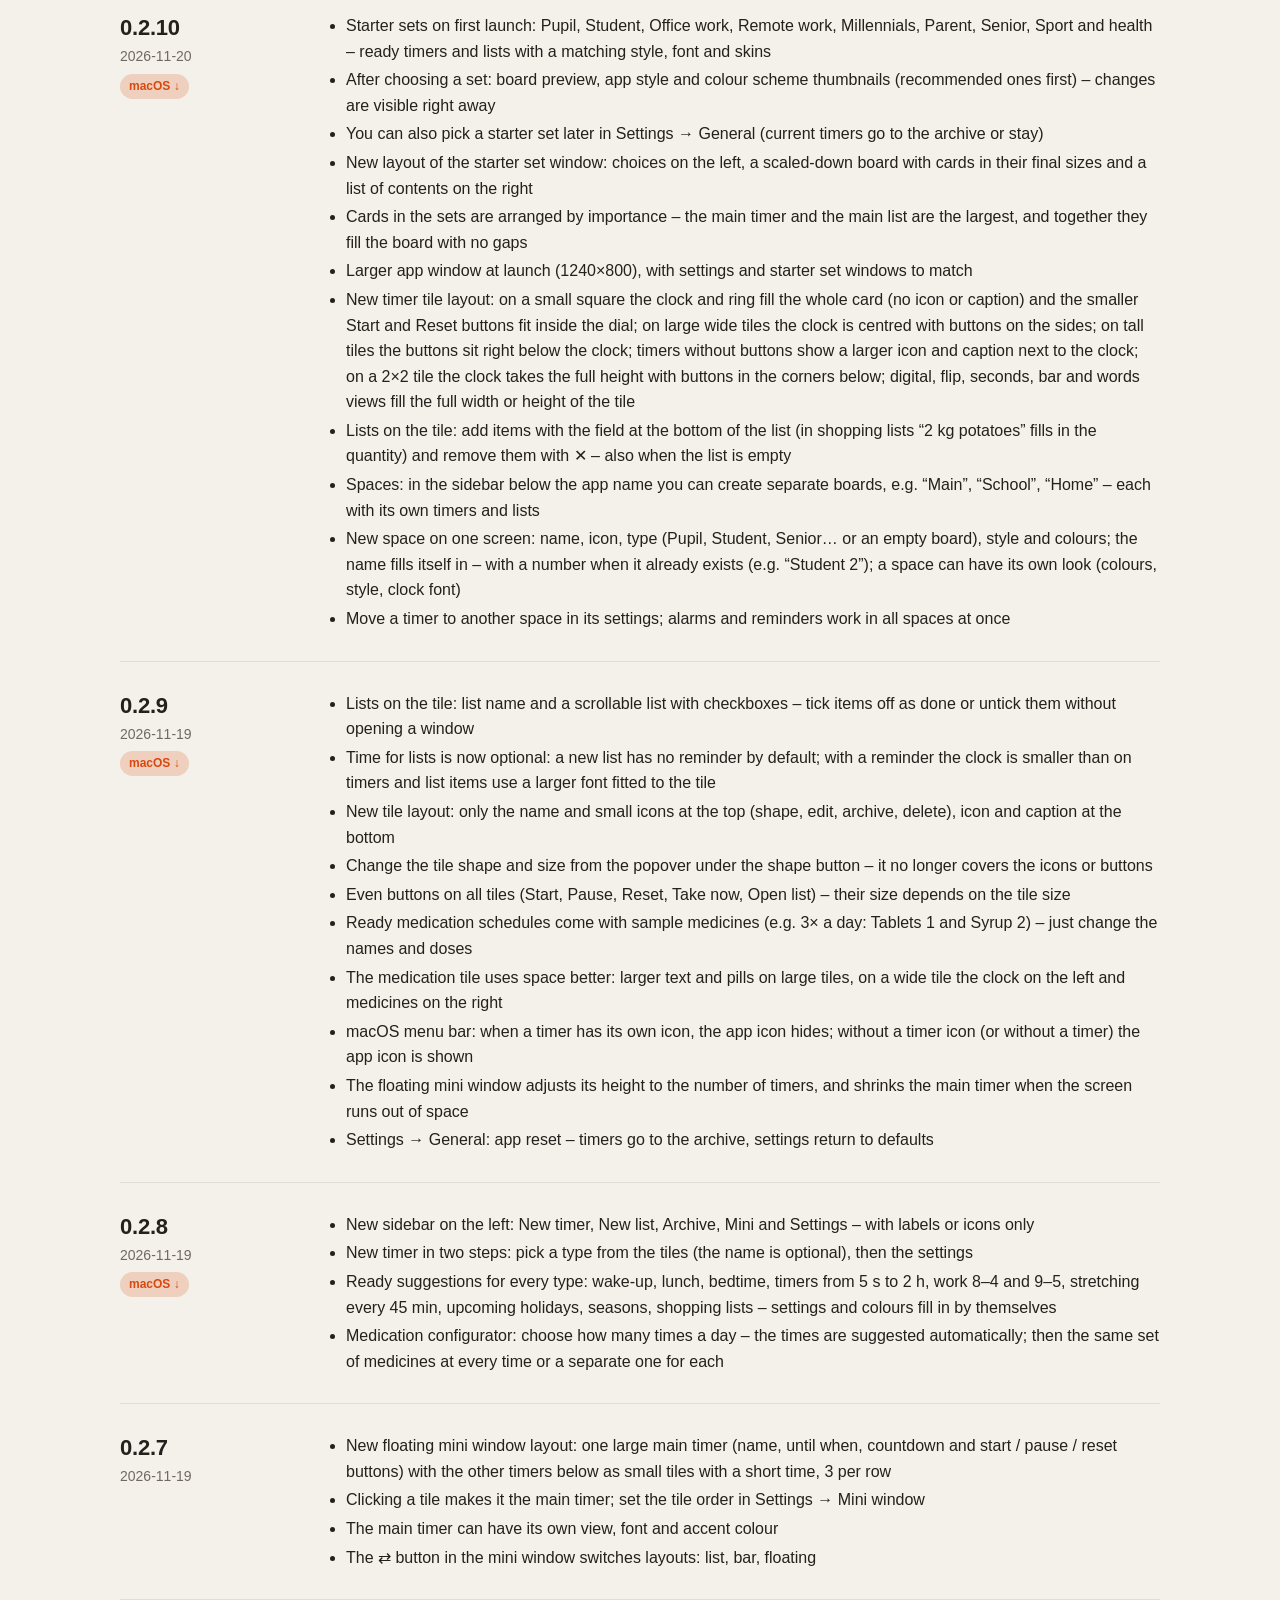
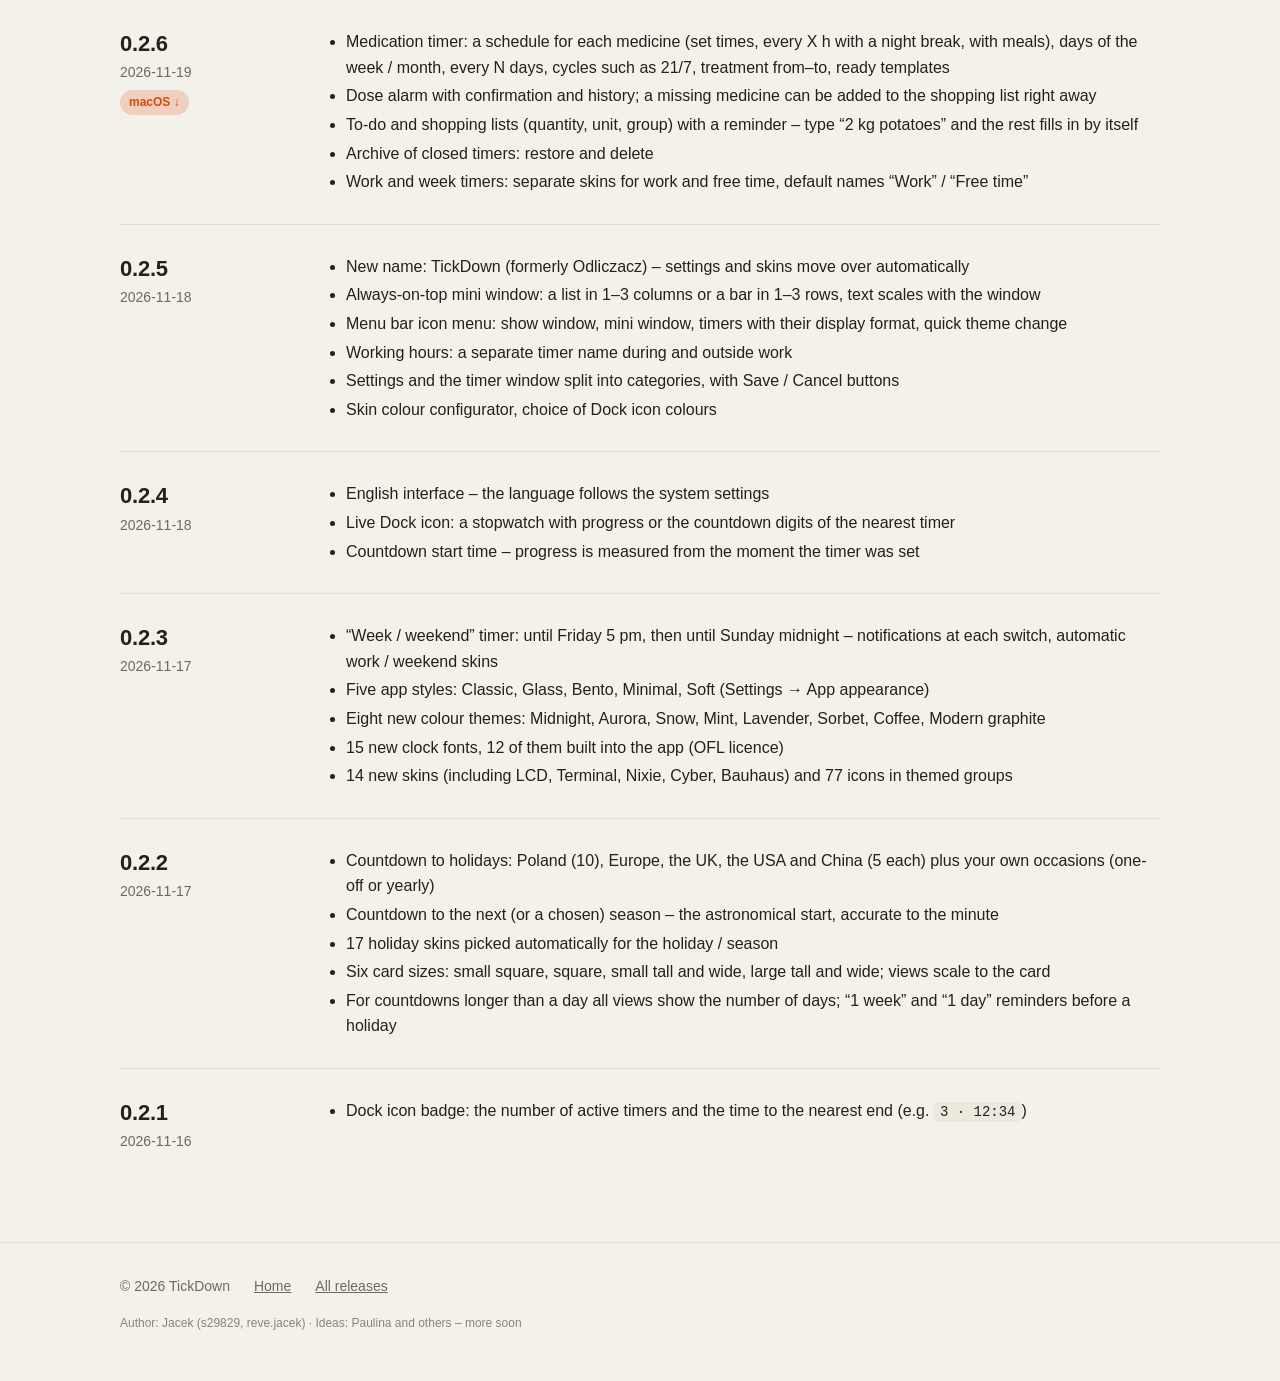
==== commit c053820f: "Strona: aktualizacja (4423266)" ====
--- a/changelog.html
+++ b/changelog.html
@@ -34,8 +34,21 @@
     <h1 data-en="Changelog">Historia zmian</h1>
     <p class="sub" data-en="New features and fixes in each version. Also as <a href=&quot;changelog.en.md&quot;>Markdown</a> and <a href=&quot;changelog.json&quot;>JSON</a>.">
       Nowe funkcje i poprawki w kolejnych wersjach. Także jako <a href="changelog.md">Markdown</a> i <a href="changelog.json">JSON</a>.</p>
+    <article class="release" id="v0.2.26">
+      <div><h2>0.2.26</h2><time datetime="2026-11-27">2026-11-27</time></div>
+      <ul class="cl-pl" lang="pl">
+        <li>„Kopiuj jako” w menu kafelka i przestrzeni: Markdown albo tekst sformatowany (wkleja się z formatowaniem do edytorów tekstu i poczty). Każdy rodzaj kopiuje się po swojemu: listy z polami do odhaczania i terminami, testy i luki z kluczem odpowiedzi, fiszki i Gantt jako tabela, kalendarz jako plan widocznego tygodnia lub miesiąca. Kalendarz i wydarzenie można też skopiować jako iCalendar.</li>
+        <li>Kalendarz: wklejenie zawartości do innego kalendarza dopisuje wydarzenia zamiast zastępować dotychczasowe; kopiowane są też kafelki „Wydarzenie” z tej przestrzeni. Do kalendarza można wkleić tekst iCalendar.</li>
+        <li>Inspiracja: przy każdym module i rodzaju przestrzeni widać, kto podsunął pomysł i jak moduł się zmieniał (menu kafelka lub przestrzeni → „Inspiracja…”, kreator, zestawy startowe, Ustawienia → Ogólne). Po zalogowaniu można wysłać autorowi podziękowanie – dostanie maila.</li>
+      </ul>
+      <ul class="cl-en" lang="en">
+        <li>&quot;Copy as&quot; in the tile and space menu: Markdown or formatted text (pastes with formatting into text editors and email). Each kind copies in its own way: lists with checkboxes and due dates, tests and gaps with an answer key, flashcards and Gantt as a table, a calendar as a plan of the visible week or month. A calendar and an event can also be copied as iCalendar.</li>
+        <li>Calendar: pasting content into another calendar adds the events instead of replacing the existing ones; &quot;Event&quot; tiles from the same space are copied too. You can paste iCalendar text into a calendar.</li>
+        <li>Inspiration: every module and kind of space shows who suggested the idea and how the module changed (tile or space menu → &quot;Inspiration…&quot;, the wizard, starter sets, Settings → General). When signed in, you can send the author a thank-you – they get an email.</li>
+      </ul>
+    </article>
     <article class="release" id="v0.2.25">
-      <div><h2>0.2.25</h2><time datetime="2026-11-27">2026-11-27</time></div>
+      <div><h2>0.2.25</h2><time datetime="2026-11-27">2026-11-27</time><a class="badge ok" href="https://github.com/s29829/tickdown-releases/releases/tag/v0.2.25">macOS ↓</a></div>
       <ul class="cl-pl" lang="pl">
         <li>Nauka z AI: w panelu bocznym pod „Dodaj nowy” nowy przycisk „Dodaj naukę z AI” – otwiera od razu okno paczki nauki z promptem dla AI. Gdy na serwerze nie ma jeszcze kluczy do modeli, zamiast wyboru modelu pojawia się zapowiedź „Wkrótce” – prompt nadal można skopiować do dowolnego czatu AI.</li>
         <li>Karteczki: w lewym dolnym rogu 6 kolorów do szybkiej zmiany papieru, tytuł tą samą czcionką co na innych kafelkach, krótsza nazwa domyślna („Notka 1”). Karteczkę upuszczoną na inną karteczkę układa się w stos – przeglądasz go strzałkami ‹ ›, a „Rozłóż stos” w menu kafelka rozkłada go z powrotem.</li>
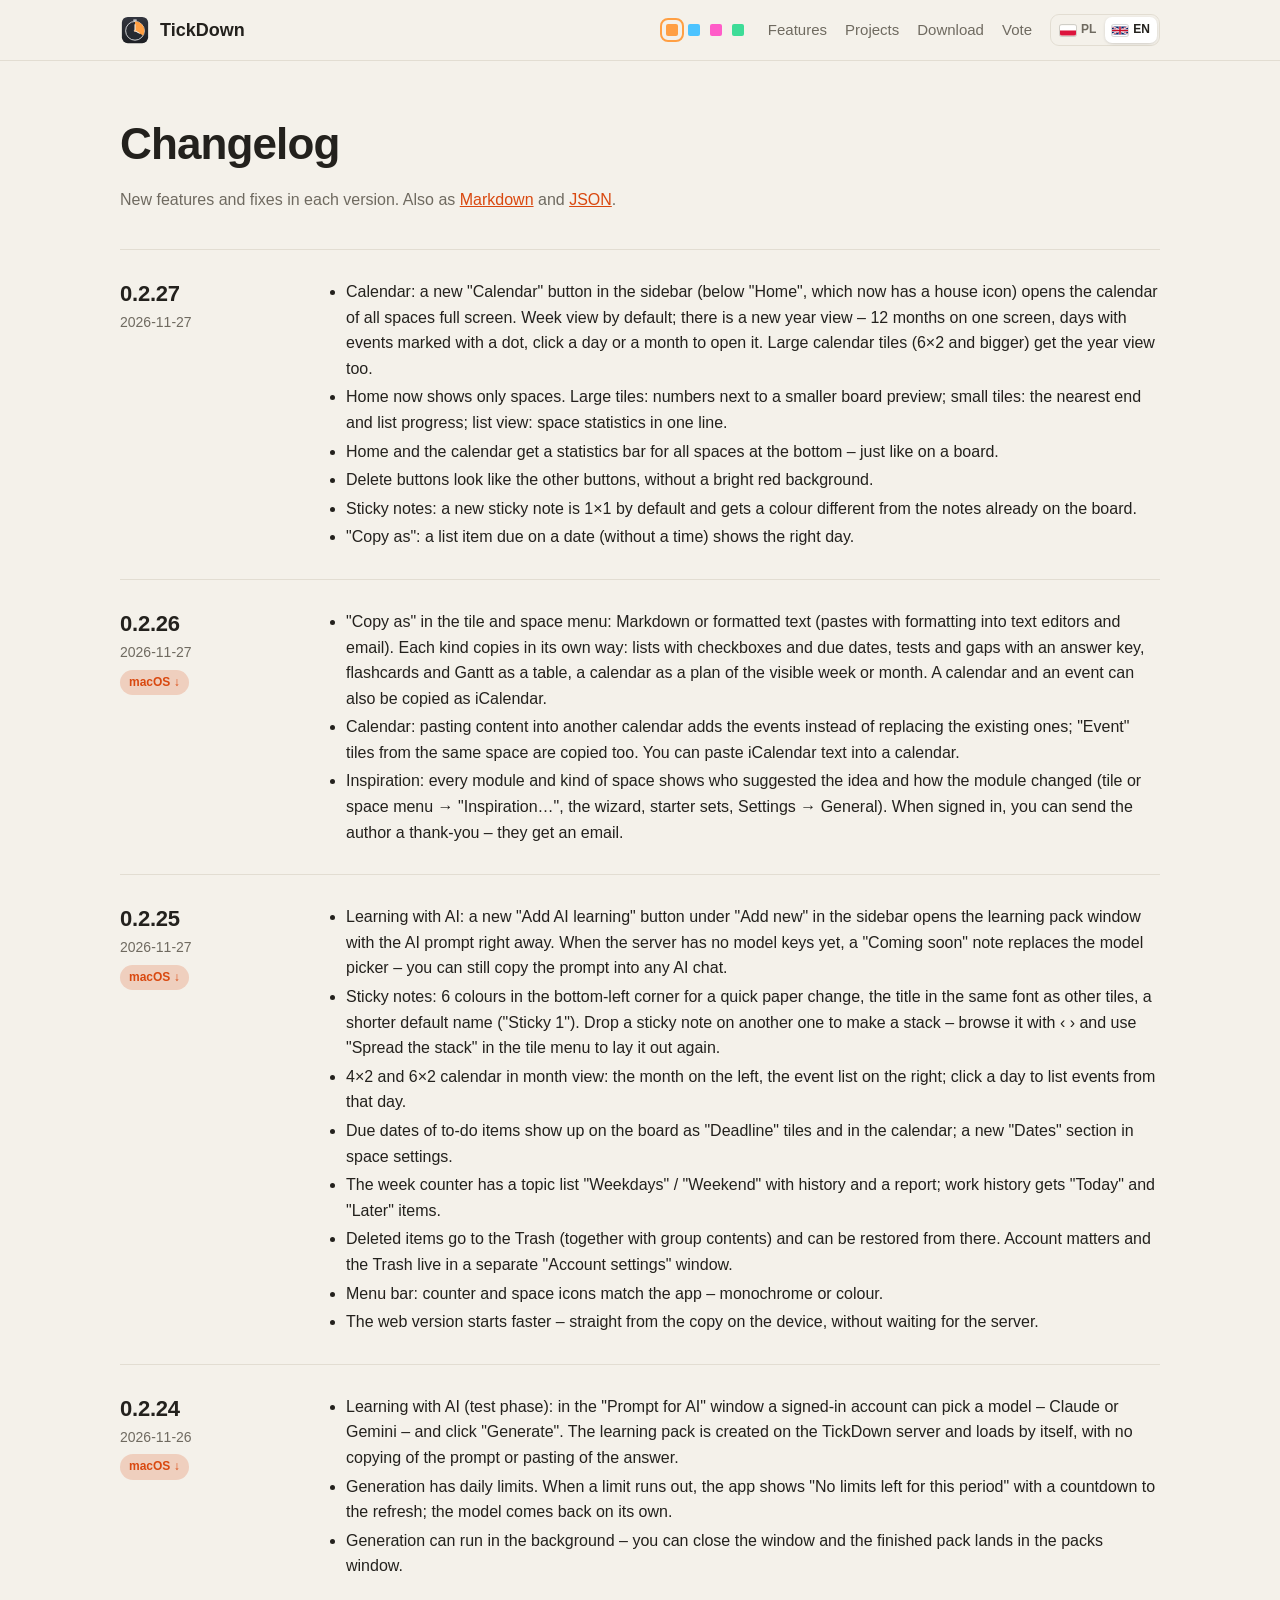
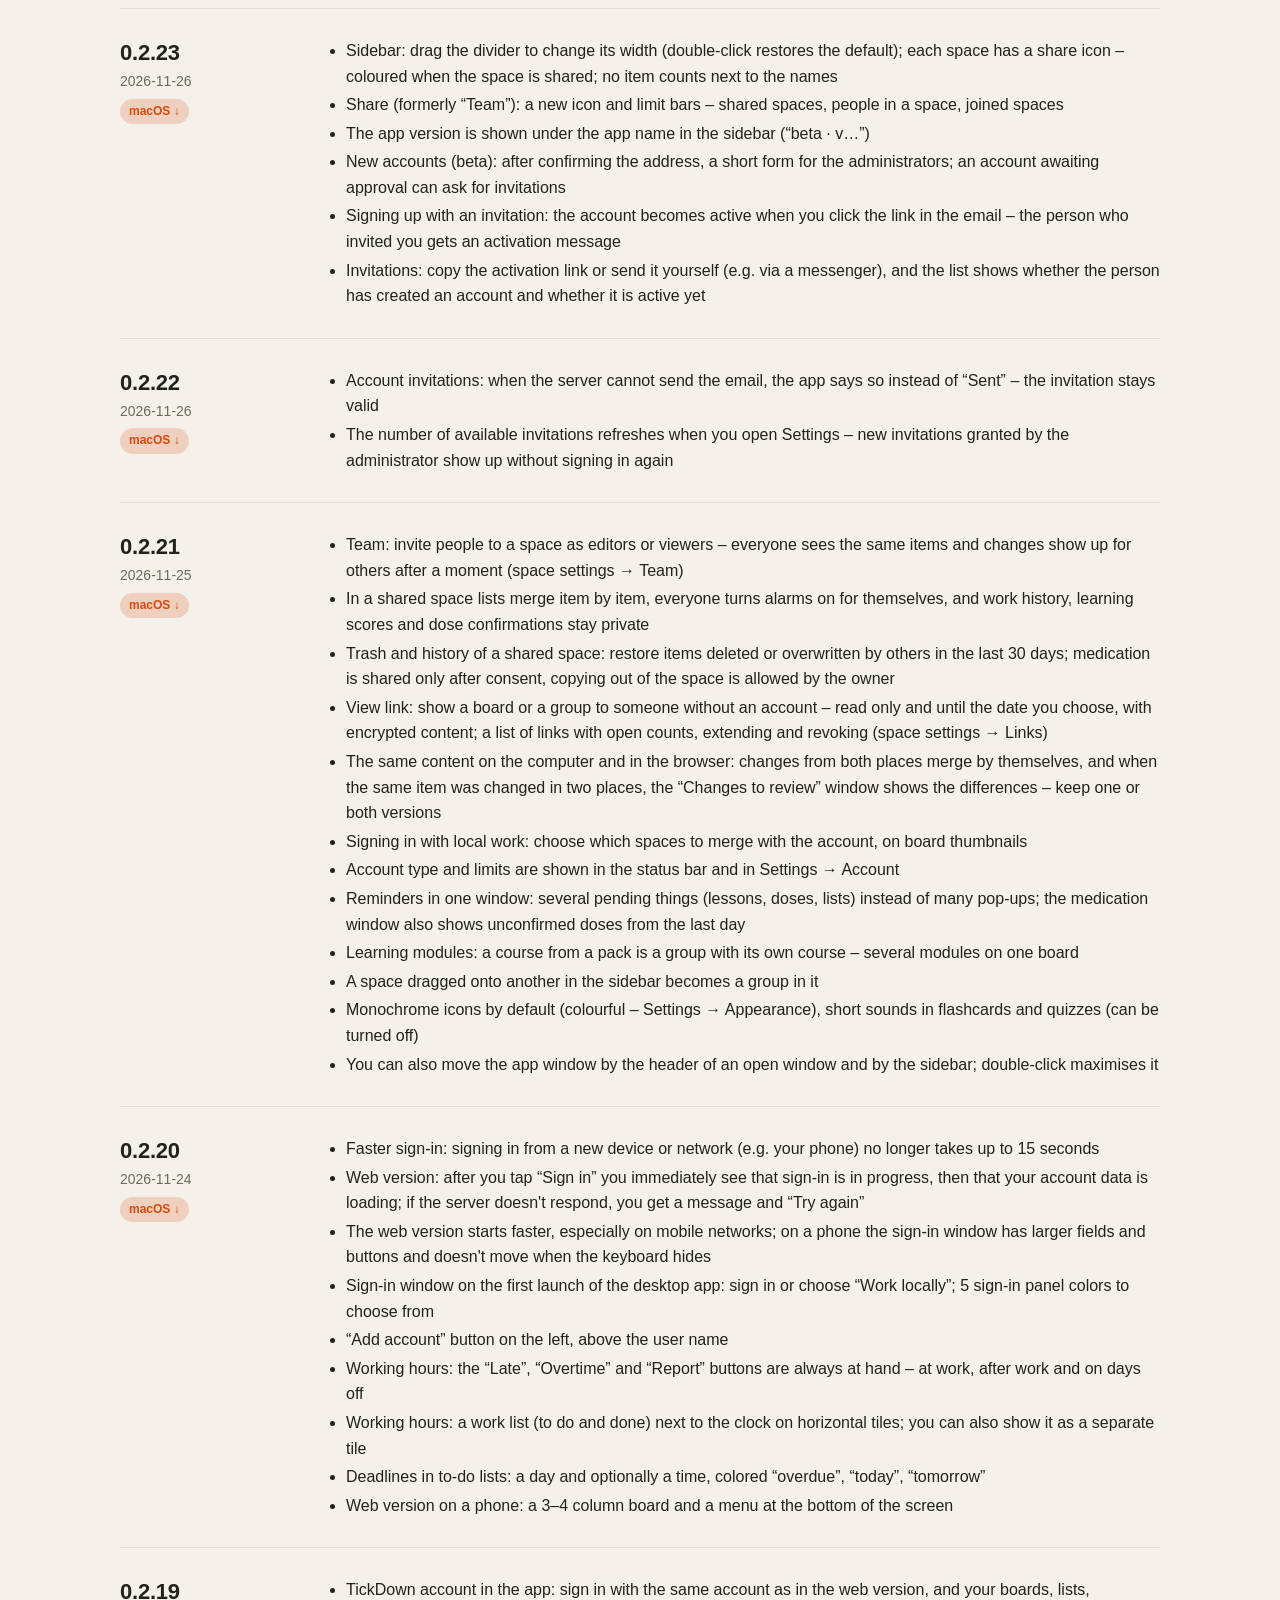
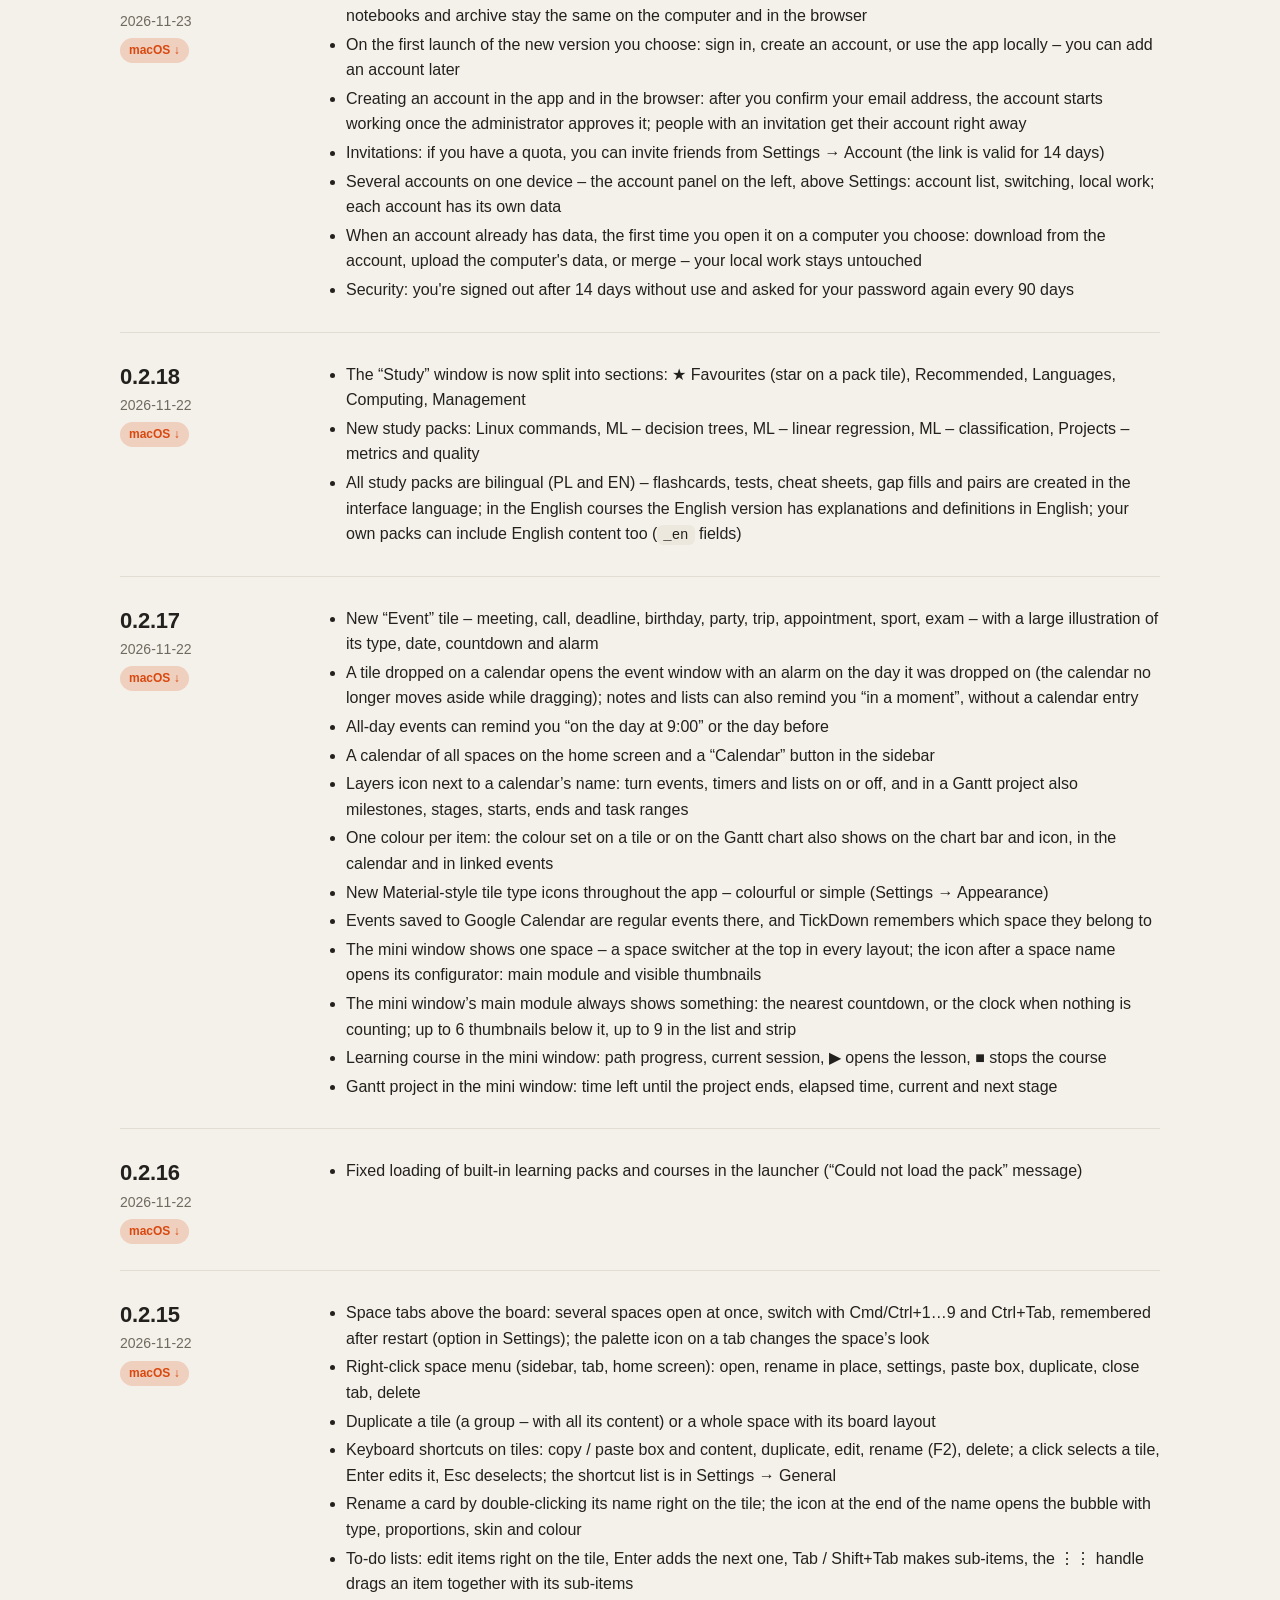
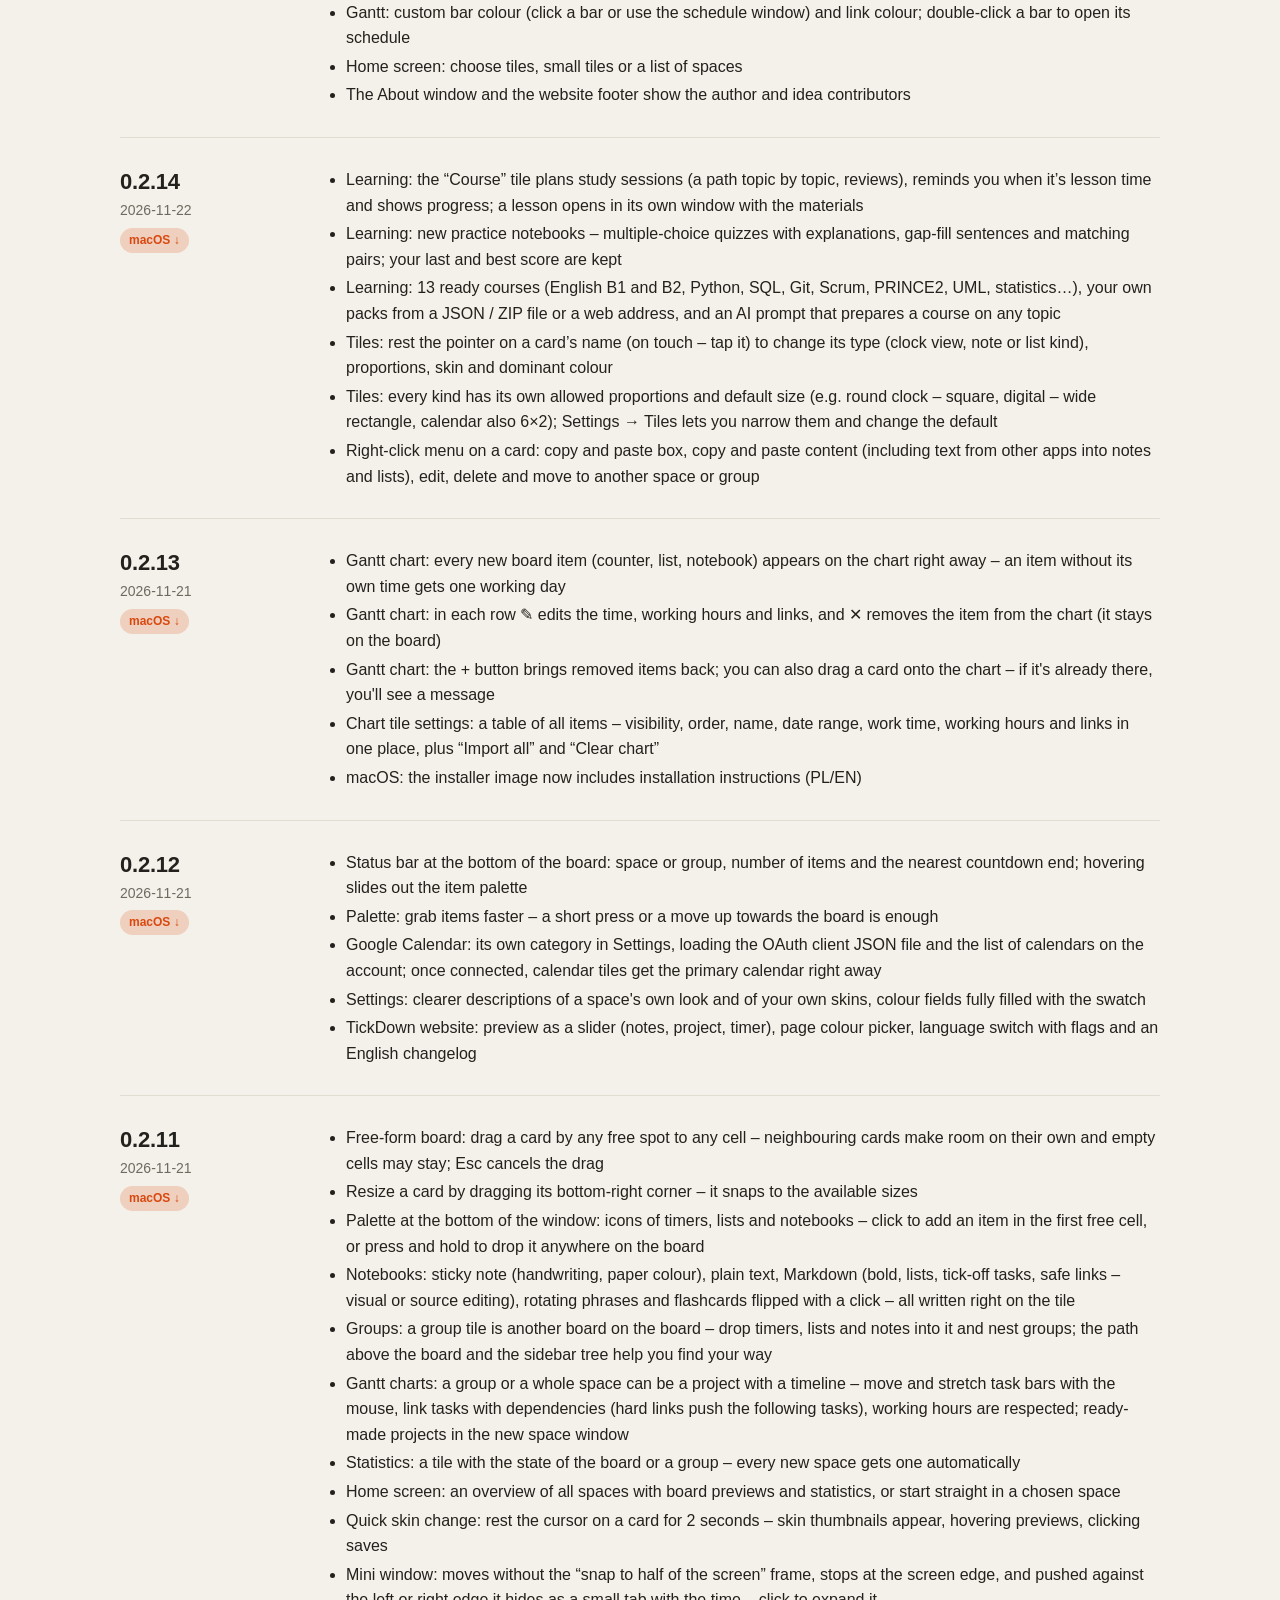
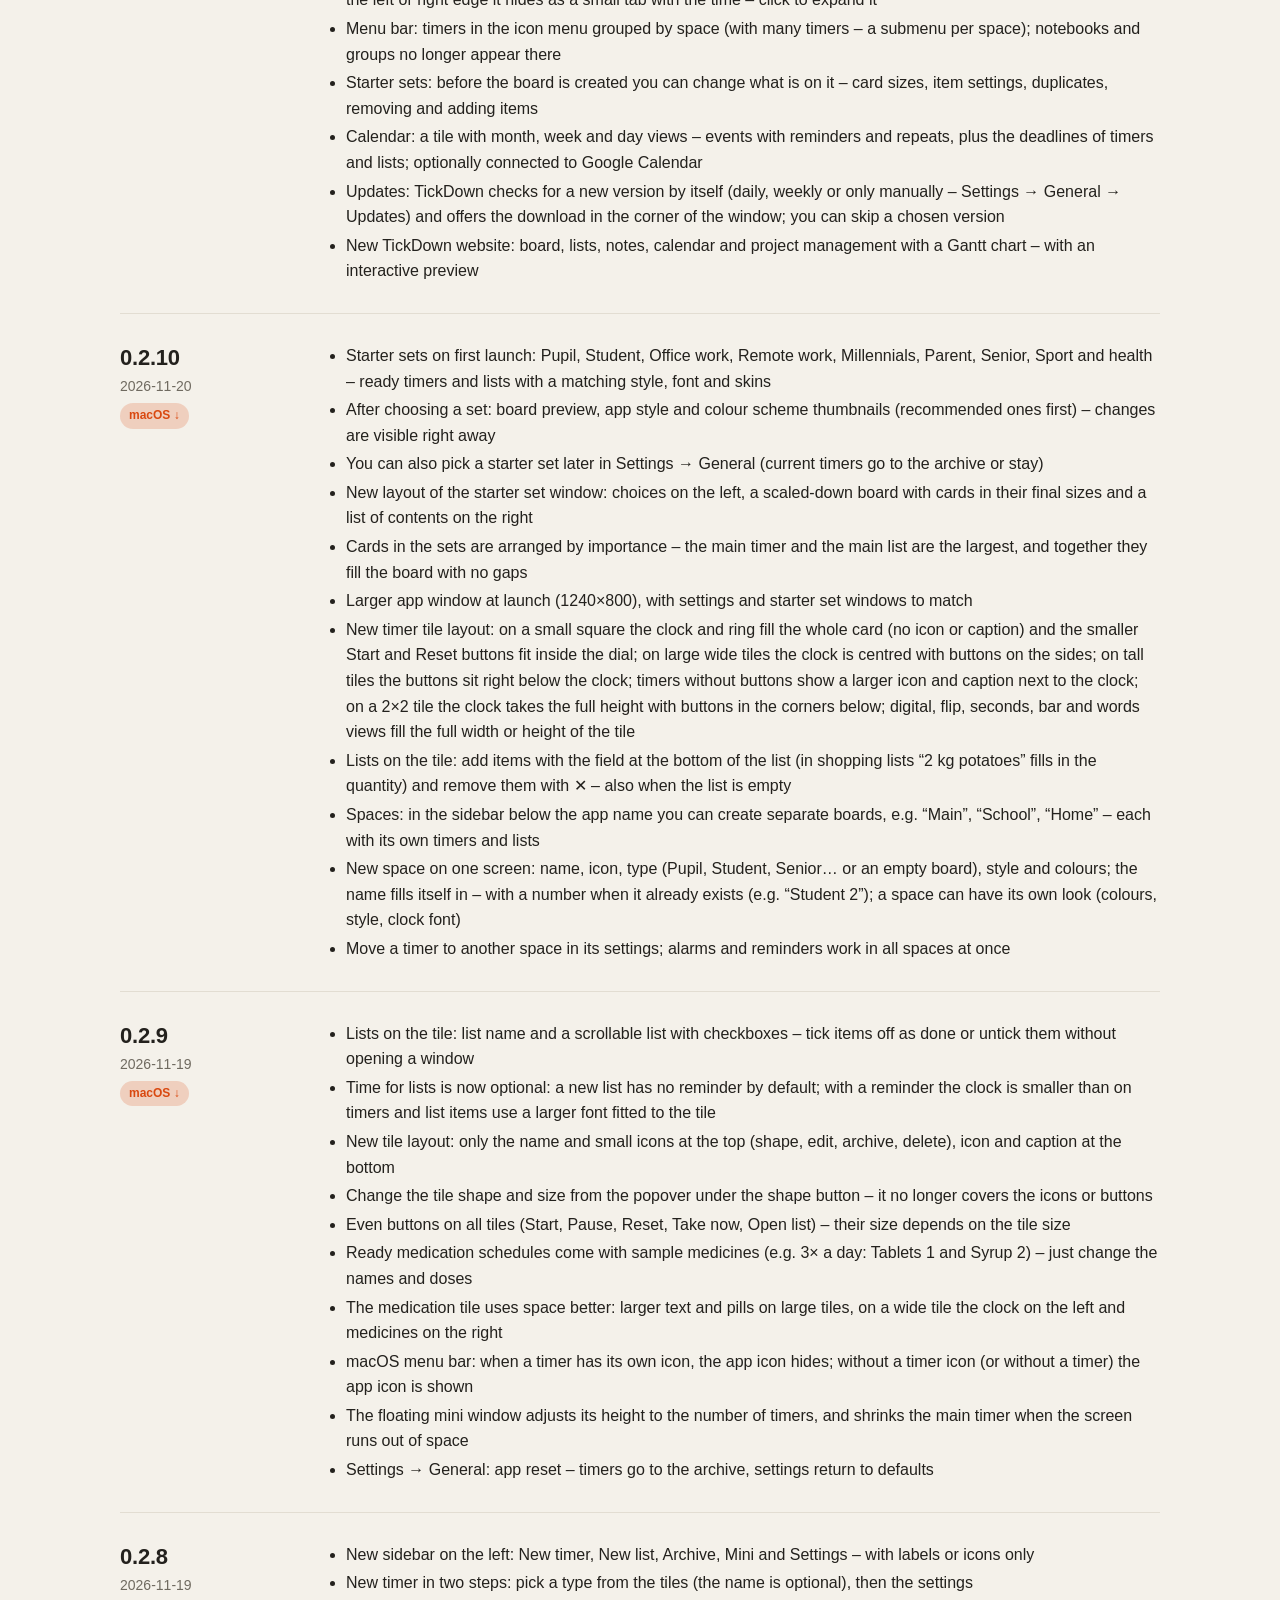
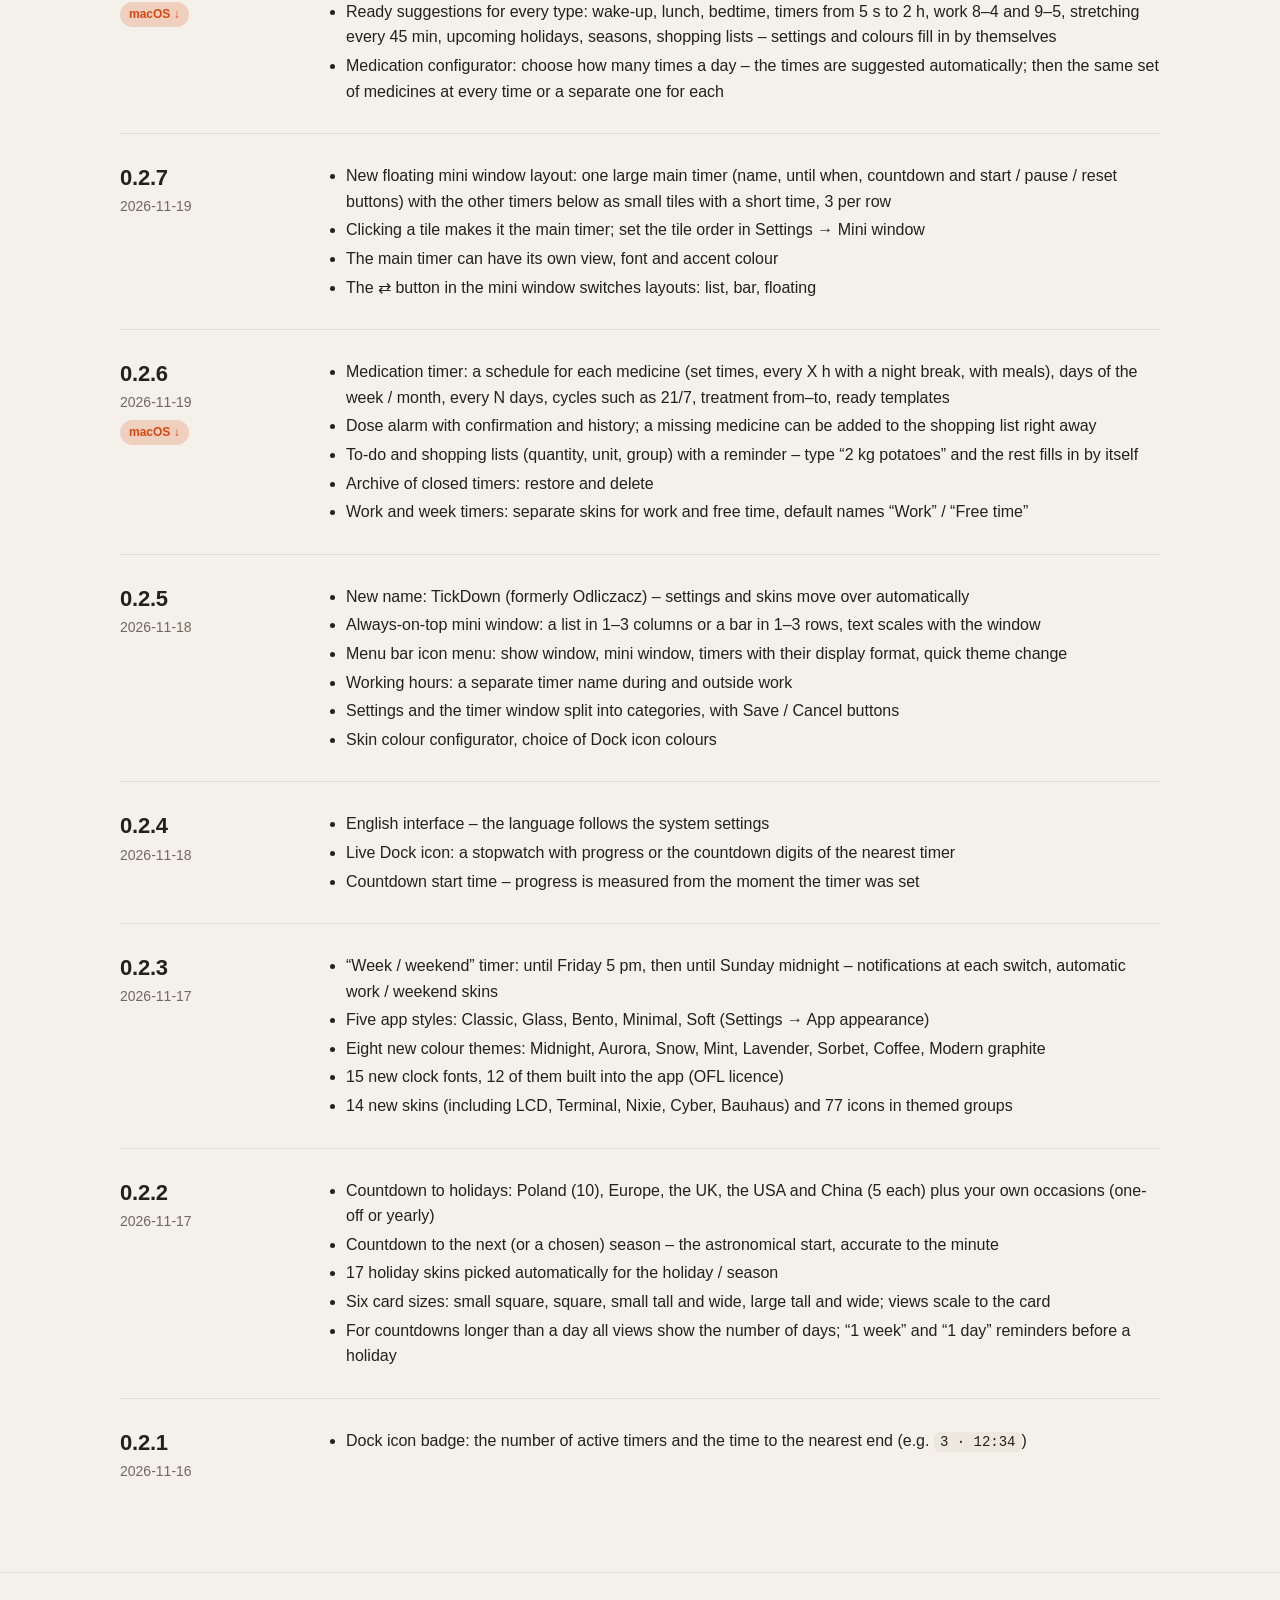
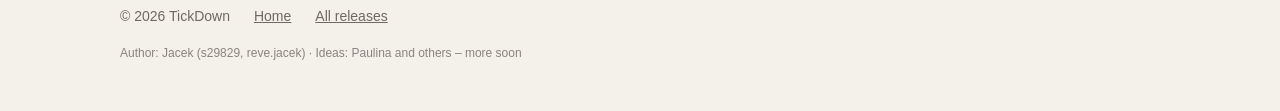
==== commit 712d20c5: "Strona: aktualizacja (a6b2af8)" ====
--- a/changelog.html
+++ b/changelog.html
@@ -34,8 +34,27 @@
     <h1 data-en="Changelog">Historia zmian</h1>
     <p class="sub" data-en="New features and fixes in each version. Also as <a href=&quot;changelog.en.md&quot;>Markdown</a> and <a href=&quot;changelog.json&quot;>JSON</a>.">
       Nowe funkcje i poprawki w kolejnych wersjach. Także jako <a href="changelog.md">Markdown</a> i <a href="changelog.json">JSON</a>.</p>
+    <article class="release" id="v0.2.27">
+      <div><h2>0.2.27</h2><time datetime="2026-11-27">2026-11-27</time></div>
+      <ul class="cl-pl" lang="pl">
+        <li>Kalendarz: nowy przycisk „Kalendarz” w panelu bocznym (pod „Ekran główny”, który ma teraz ikonę domku) otwiera kalendarz wszystkich przestrzeni na cały ekran. Domyślnie widok tygodnia; doszedł widok roku – 12 miesięcy na jednym ekranie, dni z wydarzeniami oznaczone kropką, kliknięcie dnia lub miesiąca otwiera jego widok. Widok roku mają też duże kafelki kalendarza (6×2 i większe).</li>
+        <li>Ekran główny pokazuje już tylko przestrzenie. Duże kafelki: liczby obok mniejszego podglądu tablicy; małe kafelki: najbliższy koniec i postęp list; widok listy: statystyki przestrzeni w jednej linii.</li>
+        <li>Na dole ekranu głównego i kalendarza pasek statystyk wszystkich przestrzeni – taki jak na tablicy.</li>
+        <li>Przyciski usuwania wyglądają jak pozostałe przyciski, bez jaskrawego czerwonego tła.</li>
+        <li>Karteczki: nowa karteczka ma domyślnie wielkość 1×1 i kolor inny niż karteczki już leżące na tablicy.</li>
+        <li>„Kopiuj jako”: termin pozycji listy podany samą datą pokazuje właściwy dzień.</li>
+      </ul>
+      <ul class="cl-en" lang="en">
+        <li>Calendar: a new &quot;Calendar&quot; button in the sidebar (below &quot;Home&quot;, which now has a house icon) opens the calendar of all spaces full screen. Week view by default; there is a new year view – 12 months on one screen, days with events marked with a dot, click a day or a month to open it. Large calendar tiles (6×2 and bigger) get the year view too.</li>
+        <li>Home now shows only spaces. Large tiles: numbers next to a smaller board preview; small tiles: the nearest end and list progress; list view: space statistics in one line.</li>
+        <li>Home and the calendar get a statistics bar for all spaces at the bottom – just like on a board.</li>
+        <li>Delete buttons look like the other buttons, without a bright red background.</li>
+        <li>Sticky notes: a new sticky note is 1×1 by default and gets a colour different from the notes already on the board.</li>
+        <li>&quot;Copy as&quot;: a list item due on a date (without a time) shows the right day.</li>
+      </ul>
+    </article>
     <article class="release" id="v0.2.26">
-      <div><h2>0.2.26</h2><time datetime="2026-11-27">2026-11-27</time></div>
+      <div><h2>0.2.26</h2><time datetime="2026-11-27">2026-11-27</time><a class="badge ok" href="https://github.com/s29829/tickdown-releases/releases/tag/v0.2.26">macOS ↓</a></div>
       <ul class="cl-pl" lang="pl">
         <li>„Kopiuj jako” w menu kafelka i przestrzeni: Markdown albo tekst sformatowany (wkleja się z formatowaniem do edytorów tekstu i poczty). Każdy rodzaj kopiuje się po swojemu: listy z polami do odhaczania i terminami, testy i luki z kluczem odpowiedzi, fiszki i Gantt jako tabela, kalendarz jako plan widocznego tygodnia lub miesiąca. Kalendarz i wydarzenie można też skopiować jako iCalendar.</li>
         <li>Kalendarz: wklejenie zawartości do innego kalendarza dopisuje wydarzenia zamiast zastępować dotychczasowe; kopiowane są też kafelki „Wydarzenie” z tej przestrzeni. Do kalendarza można wkleić tekst iCalendar.</li>
